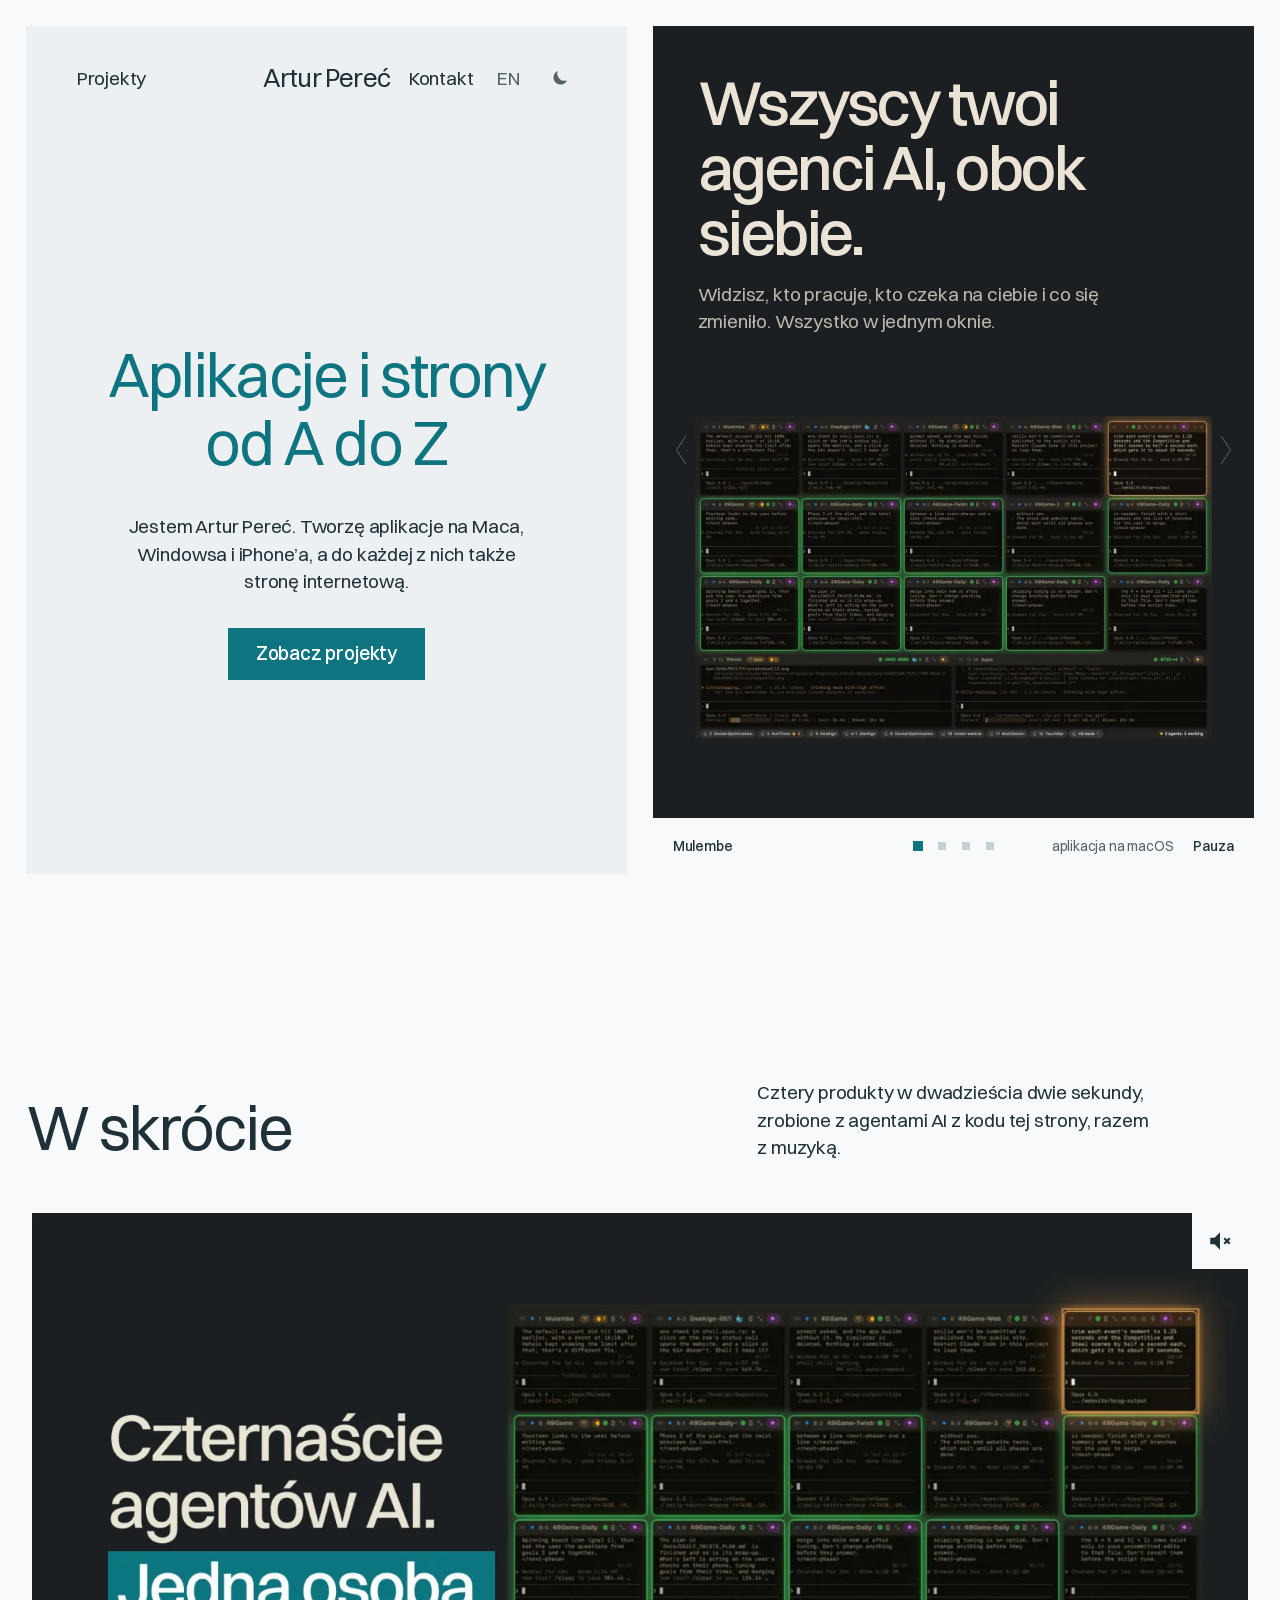
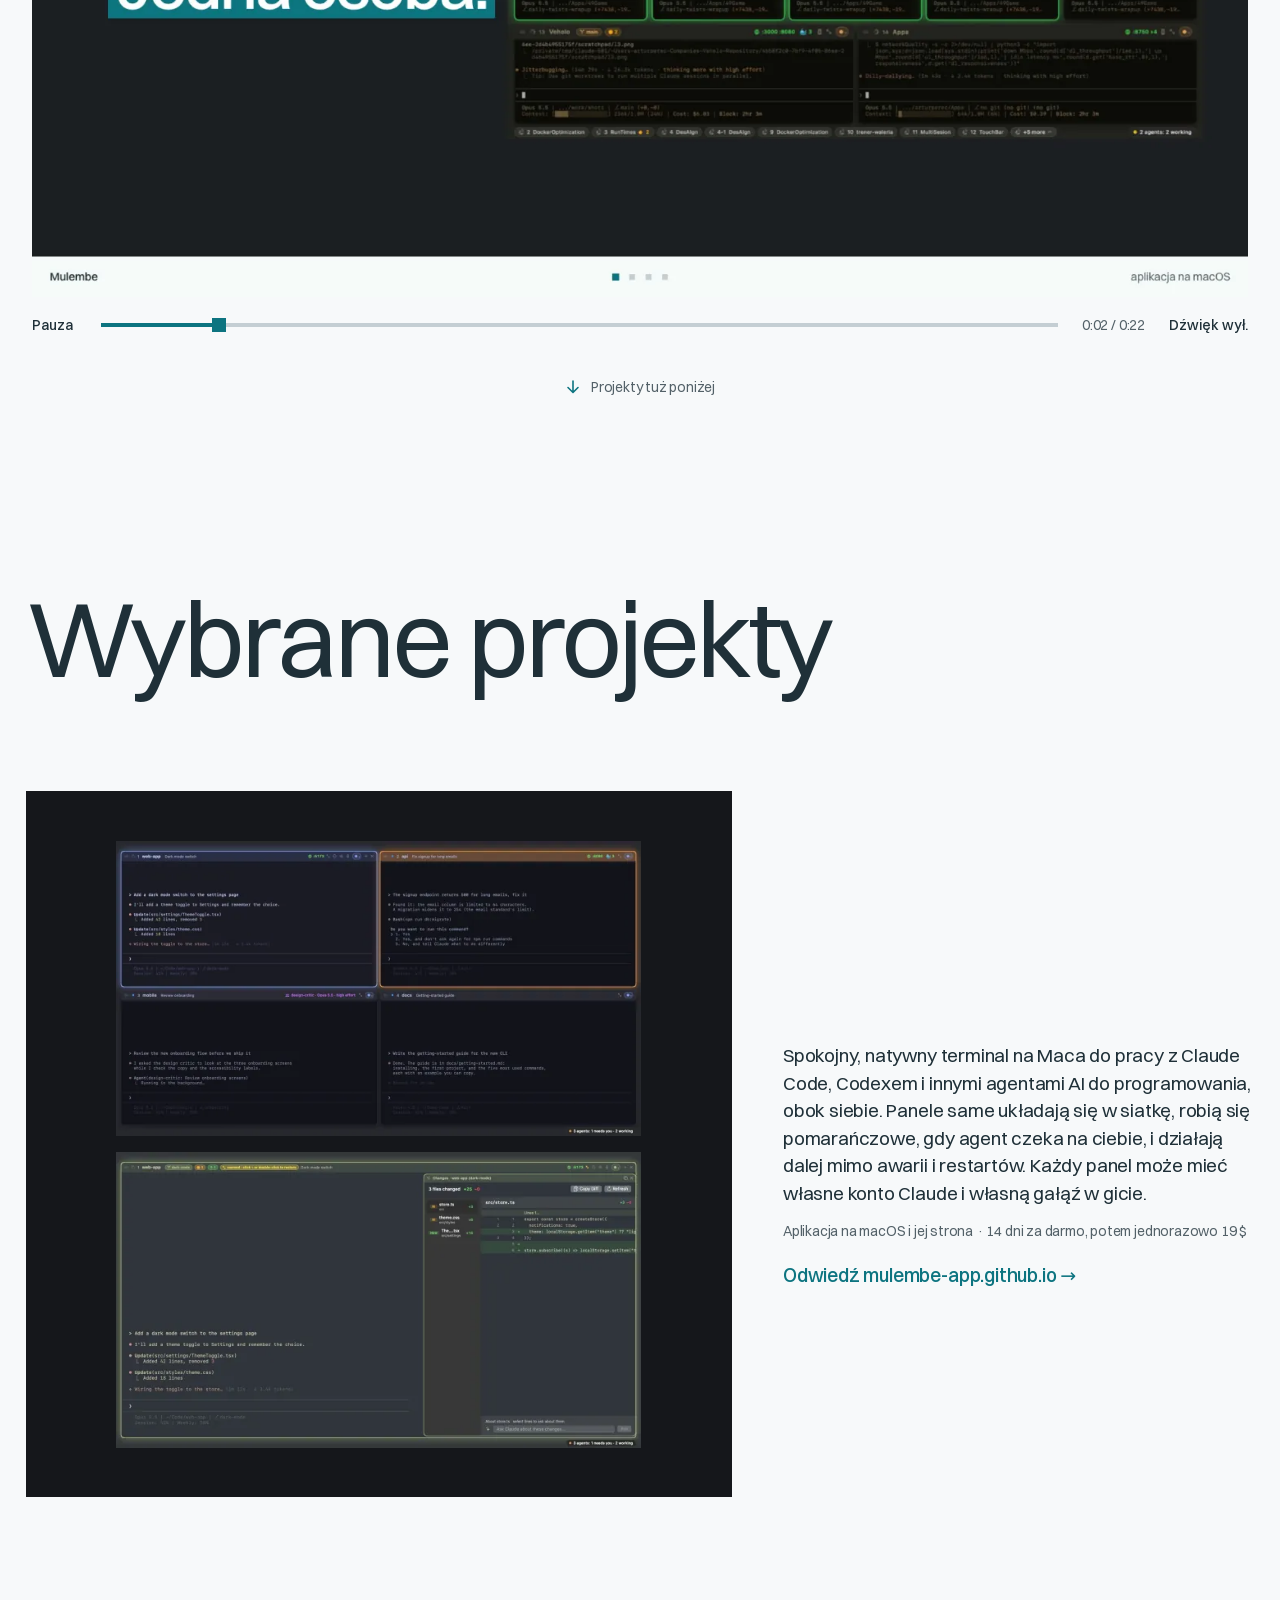
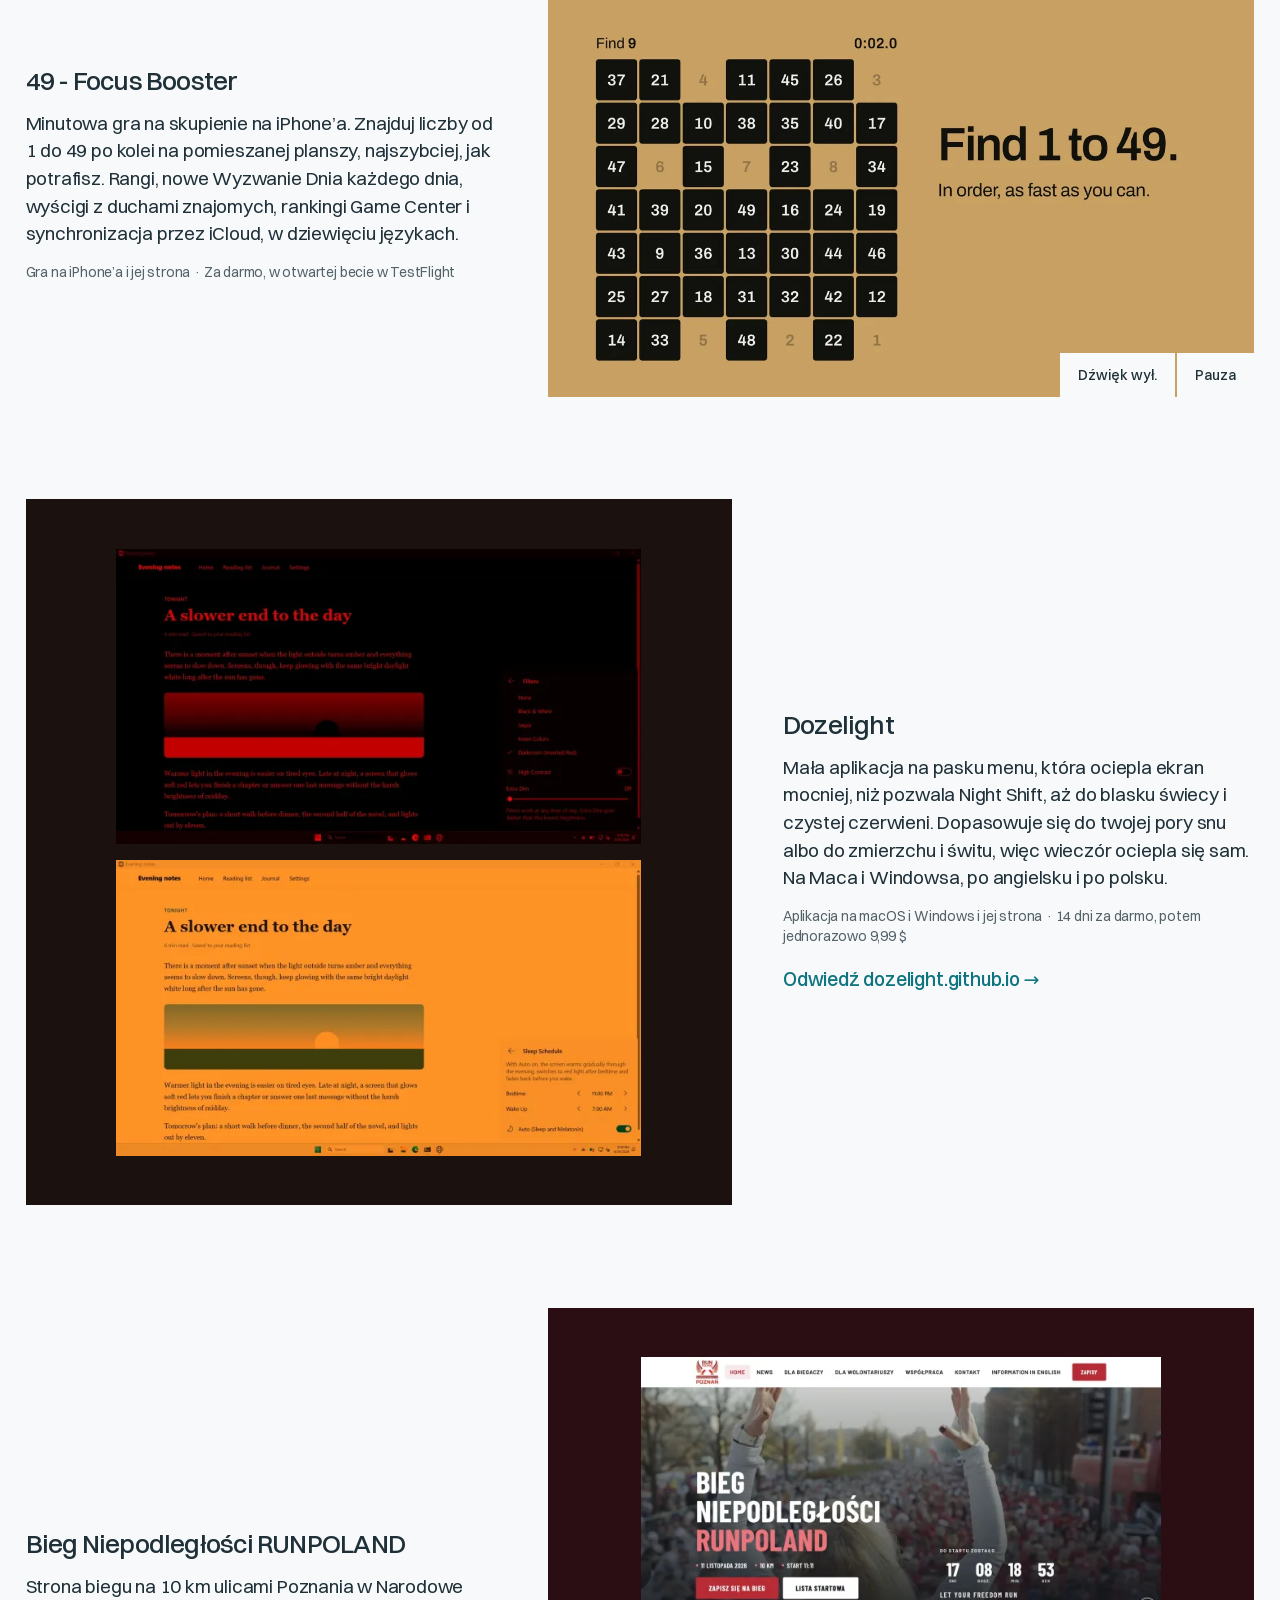
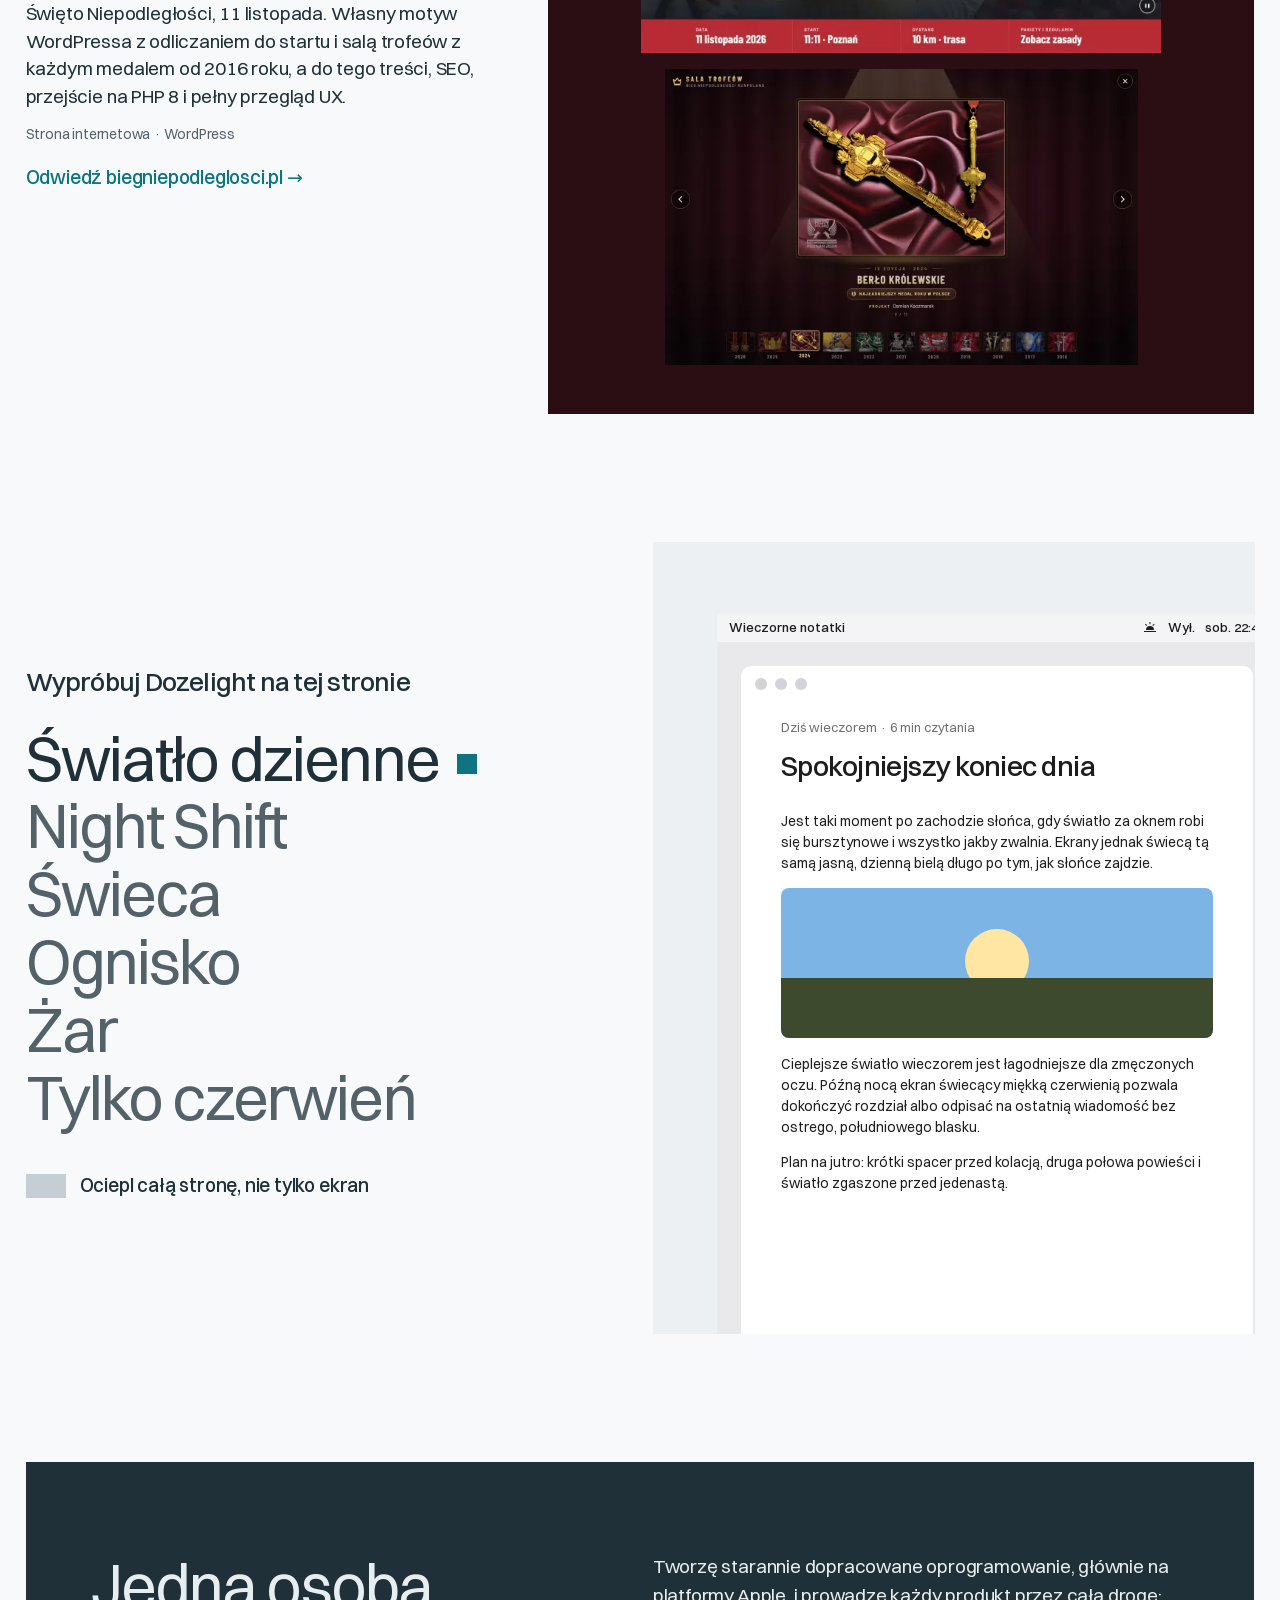
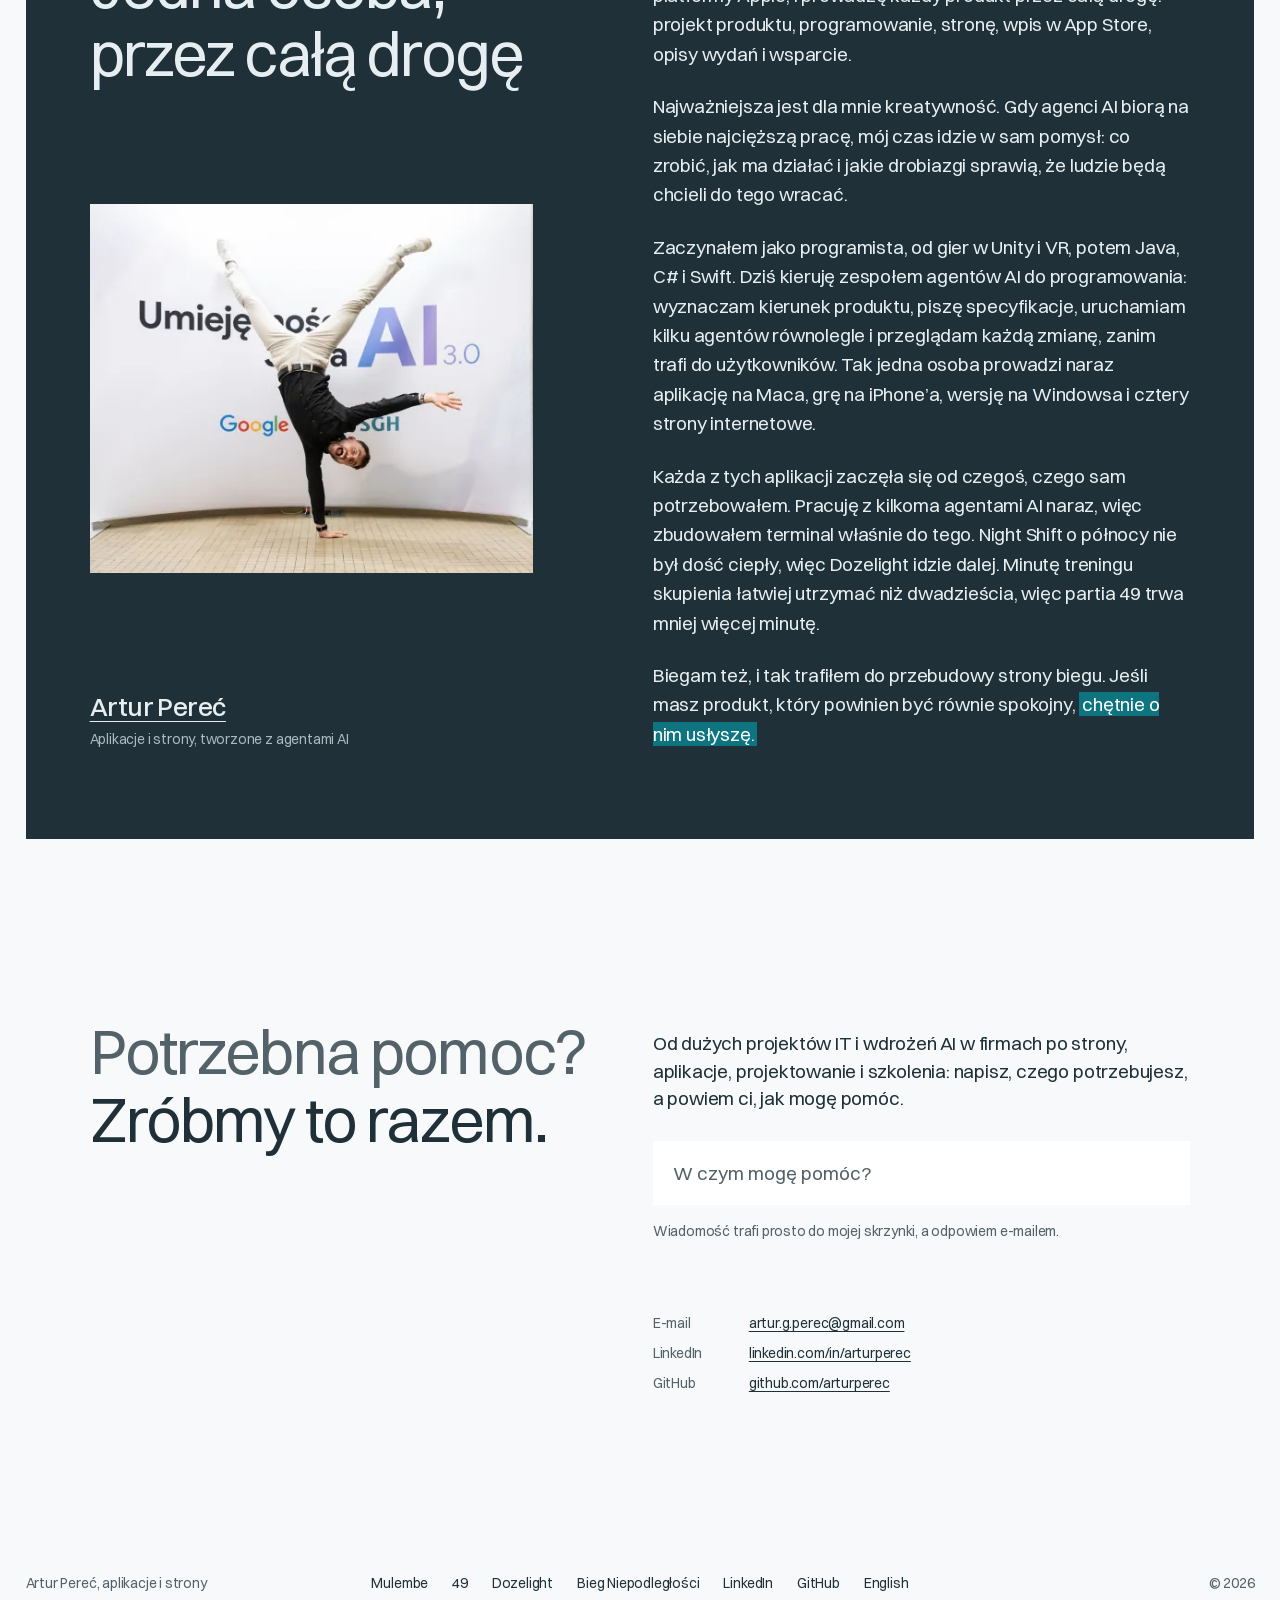
==== pl/index.html @ 497a5826 "Link preview cards show all four projects Co-Authored-By: Claude Opus 5.5 <noreply@anthropic.com>" ====
<!doctype html>
<html lang="pl">
<head>
  <meta charset="utf-8">
  <meta name="viewport" content="width=device-width, initial-scale=1">
  <title>Artur Pereć · Aplikacje na Maca, iPhone’a, Windowsa i strony</title>
  <meta name="description" content="Artur Pereć tworzy aplikacje na Maca, Windowsa i iPhone’a oraz ich strony: Mulembe, 49 - Focus Booster, Dozelight i stronę Biegu Niepodległości RUNPOLAND.">
  <meta property="og:title" content="Artur Pereć · Aplikacje na Maca, iPhone’a, Windowsa i strony">
  <meta property="og:description" content="Mulembe, 49 - Focus Booster, Dozelight i Bieg Niepodległości RUNPOLAND.">
  <meta property="og:image" content="https://arturperec.github.io/assets/og-pl.jpg?v=2">
  <meta property="og:image:width" content="2400">
  <meta property="og:image:height" content="1260">
  <meta property="og:image:alt" content="Artur Pereć: aplikacje i strony od A do Z. Aplikacje na Maca, Windowsa i iPhone’a, a do każdej z nich strona internetowa, obok Mulembe, 49 - Focus Booster, Dozelight i strony Biegu Niepodległości">
  <meta property="og:url" content="https://arturperec.github.io/pl/">
  <meta property="og:site_name" content="Artur Pereć">
  <meta name="twitter:card" content="summary_large_image">
  <meta property="og:type" content="website">
  <meta property="og:locale" content="pl_PL">
  <meta property="og:locale:alternate" content="en_GB">
  <link rel="canonical" href="https://arturperec.github.io/pl/">
  <link rel="alternate" hreflang="en" href="https://arturperec.github.io/">
  <link rel="alternate" hreflang="pl" href="https://arturperec.github.io/pl/">
  <link rel="alternate" hreflang="x-default" href="https://arturperec.github.io/">
  <meta name="theme-color" content="#f7f9fa">
  <link rel="icon" href="/assets/favicon.svg" type="image/svg+xml">
  <link rel="apple-touch-icon" href="/assets/apple-touch-icon.png">
  <!-- The script flag, and the theme the visitor picked last time, set before the first paint -->
  <script>document.documentElement.classList.add('js'); try { const t = localStorage.getItem('theme'); if (t) document.documentElement.dataset.theme = t } catch {}</script>
  <!-- The first slide's picture is the largest thing on the first screen, so it starts loading with the stylesheet -->
  <link rel="preload" as="image" imagesrcset="../assets/img/mulembe-overview-480.webp 480w, ../assets/img/mulembe-overview-640.webp 640w, ../assets/img/mulembe-overview-800.webp 800w, ../assets/img/mulembe-overview-1200.webp 1200w, ../assets/img/mulembe-overview-1600.webp 1600w" imagesizes="(max-width: 899px) 82vw, 41vw" fetchpriority="high">
  <link rel="preload" href="../assets/fonts/switzer-400.woff2" as="font" type="font/woff2" crossorigin>
  <!-- Bump ?v= on each deploy, so no browser pairs a new page with an old cached stylesheet or script -->
  <link rel="stylesheet" href="../style.css?v=16">
  <!-- Who this is and what he made, for search engines and AI assistants: the person, the four products and the film -->
  <script type="application/ld+json">
  {
    "@context": "https://schema.org",
    "@graph": [
      {
        "@type": "WebSite",
        "@id": "https://arturperec.github.io/#website",
        "url": "https://arturperec.github.io/",
        "name": "Artur Pereć",
        "inLanguage": [
          "en",
          "pl"
        ],
        "publisher": {
          "@id": "https://arturperec.github.io/#person"
        }
      },
      {
        "@type": "ProfilePage",
        "@id": "https://arturperec.github.io/pl/#page",
        "url": "https://arturperec.github.io/pl/",
        "name": "Artur Pereć · Aplikacje na Maca, iPhone’a, Windowsa i strony",
        "description": "Artur Pereć tworzy aplikacje na Maca, Windowsa i iPhone’a oraz ich strony: Mulembe, 49 - Focus Booster, Dozelight i stronę Biegu Niepodległości RUNPOLAND.",
        "inLanguage": "pl",
        "isPartOf": {
          "@id": "https://arturperec.github.io/#website"
        },
        "mainEntity": {
          "@id": "https://arturperec.github.io/#person"
        },
        "about": {
          "@id": "https://arturperec.github.io/#person"
        },
        "dateModified": "2026-10-25",
        "primaryImageOfPage": {
          "@type": "ImageObject",
          "url": "https://arturperec.github.io/assets/og-pl.jpg?v=2",
          "width": 2400,
          "height": 1260
        }
      },
      {
        "@type": "Person",
        "@id": "https://arturperec.github.io/#person",
        "name": "Artur Pereć",
        "url": "https://arturperec.github.io/",
        "image": "https://arturperec.github.io/assets/img/artur-800.webp",
        "jobTitle": "Twórca aplikacji i stron internetowych",
        "description": "Jestem Artur Pereć. Tworzę aplikacje na Maca, Windowsa i iPhone’a, a do każdej z nich także stronę internetową.",
        "email": "mailto:artur.g.perec@gmail.com",
        "knowsLanguage": [
          "en",
          "pl"
        ],
        "sameAs": [
          "https://www.linkedin.com/in/arturperec/",
          "https://github.com/arturperec"
        ]
      },
      {
        "@type": "CreativeWork",
        "@id": "https://arturperec.github.io/#mulembe",
        "name": "Mulembe",
        "url": "https://mulembe-app.github.io/",
        "description": "Spokojny, natywny terminal na Maca do pracy z Claude Code, Codexem i innymi agentami AI do programowania, obok siebie. Panele same układają się w siatkę, robią się pomarańczowe, gdy agent czeka na ciebie, i działają dalej mimo awarii i restartów. Każdy panel może mieć własne konto Claude i własną gałąź w gicie.",
        "author": {
          "@id": "https://arturperec.github.io/#person"
        },
        "offers": {
          "@type": "Offer",
          "price": "19.00",
          "priceCurrency": "USD"
        },
        "additionalType": "https://schema.org/SoftwareApplication"
      },
      {
        "@type": "CreativeWork",
        "@id": "https://arturperec.github.io/#forty-nine",
        "name": "49 - Focus Booster",
        "url": "https://49game.github.io/",
        "description": "Minutowa gra na skupienie na iPhone’a. Znajduj liczby od 1 do 49 po kolei na pomieszanej planszy, najszybciej, jak potrafisz. Rangi, nowe Wyzwanie Dnia każdego dnia, wyścigi z duchami znajomych, rankingi Game Center i synchronizacja przez iCloud, w dziewięciu językach.",
        "author": {
          "@id": "https://arturperec.github.io/#person"
        },
        "offers": {
          "@type": "Offer",
          "price": "0",
          "priceCurrency": "USD"
        },
        "additionalType": "https://schema.org/MobileApplication"
      },
      {
        "@type": "CreativeWork",
        "@id": "https://arturperec.github.io/#dozelight",
        "name": "Dozelight",
        "url": "https://dozelight.github.io/",
        "description": "Mała aplikacja na pasku menu, która ociepla ekran mocniej, niż pozwala Night Shift, aż do blasku świecy i czystej czerwieni. Dopasowuje się do twojej pory snu albo do zmierzchu i świtu, więc wieczór ociepla się sam. Na Maca i Windowsa, po angielsku i po polsku.",
        "author": {
          "@id": "https://arturperec.github.io/#person"
        },
        "offers": {
          "@type": "Offer",
          "price": "9.99",
          "priceCurrency": "USD"
        },
        "additionalType": "https://schema.org/SoftwareApplication"
      },
      {
        "@type": "CreativeWork",
        "@id": "https://arturperec.github.io/#bieg",
        "name": "Strona Biegu Niepodległości RUNPOLAND",
        "url": "https://biegniepodleglosci.pl/",
        "description": "Strona biegu na 10 km ulicami Poznania w Narodowe Święto Niepodległości, 11 listopada. Własny motyw WordPressa z odliczaniem do startu i salą trofeów z każdym medalem od 2016 roku, a do tego treści, SEO, przejście na PHP 8 i pełny przegląd UX.",
        "inLanguage": "pl",
        "additionalType": "https://schema.org/WebSite",
        "author": {
          "@id": "https://arturperec.github.io/#person"
        }
      },
      {
        "@type": "VideoObject",
        "@id": "https://arturperec.github.io/pl/#film",
        "name": "Artur Pereć: w skrócie",
        "description": "Cztery produkty w dwadzieścia dwie sekundy, zrobione z agentami AI z kodu tej strony, razem z muzyką.",
        "inLanguage": "pl",
        "thumbnailUrl": [
          "https://arturperec.github.io/assets/img/reel-pl-1600.webp"
        ],
        "contentUrl": "https://arturperec.github.io/assets/reel-pl.mp4",
        "uploadDate": "2026-10-25",
        "duration": "PT22S",
        "author": {
          "@id": "https://arturperec.github.io/#person"
        }
      }
    ]
  }
  </script>
</head>
<body>
  <a class="skip" href="#work">Przejdź do projektów</a>
  <!-- Dozelight demo: the radios live at the top so :has() can tint the whole page from anywhere -->
  <div class="page-tint" aria-hidden="true"></div>

  <!-- The site bar slides in once the hero is behind; the name leads to About, as in the hero; phones get the projects in a menu -->
  <nav class="site-bar" aria-label="Projekty">
    <a class="site-bar-name" href="#about" translate="no">Artur Pereć</a>
    <ul class="site-bar-links">
      <li><a href="#mulembe">Mulembe</a></li>
      <li><a href="#forty-nine">49 - Focus Booster</a></li>
      <li><a href="#dozelight">Dozelight</a></li>
      <li><a href="#bieg">Bieg Niepodległości</a></li>
    </ul>
    <details class="site-bar-menu">
      <summary>Projekty <svg viewBox="0 0 16 16" aria-hidden="true"><path d="M3 6l5 5 5-5" fill="none" stroke="currentColor" stroke-width="1.6" stroke-linecap="round" stroke-linejoin="round"/></svg></summary>
      <ul>
        <li><a href="#mulembe">Mulembe</a></li>
        <li><a href="#forty-nine">49 - Focus Booster</a></li>
        <li><a href="#dozelight">Dozelight</a></li>
        <li><a href="#bieg">Bieg Niepodległości</a></li>
      </ul>
    </details>
    <span class="site-bar-end">
      <a class="lang-switch" href="../" hreflang="en" lang="en" aria-label="English">EN</a>
      <button class="theme-switch" type="button" aria-label="Ciemny motyw" aria-pressed="false" hidden><svg class="theme-moon" viewBox="0 0 24 24" aria-hidden="true"><path d="M20.5 14.6A8.5 8.5 0 0 1 9.4 3.5a8.5 8.5 0 1 0 11.1 11.1z"/></svg><svg class="theme-sun" viewBox="0 0 24 24" aria-hidden="true"><circle cx="12" cy="12" r="4.5"/><path d="M12 1.5v3M12 19.5v3M1.5 12h3M19.5 12h3M4.6 4.6l2.1 2.1M17.3 17.3l2.1 2.1M4.6 19.4l2.1-2.1M17.3 6.7l2.1-2.1" stroke="currentColor" stroke-width="1.8" stroke-linecap="round"/></svg></button>
      <a class="site-bar-contact" href="#contact">Kontakt</a>
    </span>
  </nav>

  <header class="hero">
    <div class="hero-sheet">
      <nav class="hero-nav" aria-label="Główna">
        <a href="#work">Projekty</a>
        <a class="wordmark" href="#about" translate="no">Artur Pereć</a>
        <span class="hero-nav-end">
          <a href="#contact">Kontakt</a>
          <a class="lang-switch" href="../" hreflang="en" lang="en" aria-label="English">EN</a>
          <button class="theme-switch" type="button" aria-label="Ciemny motyw" aria-pressed="false" hidden><svg class="theme-moon" viewBox="0 0 24 24" aria-hidden="true"><path d="M20.5 14.6A8.5 8.5 0 0 1 9.4 3.5a8.5 8.5 0 1 0 11.1 11.1z"/></svg><svg class="theme-sun" viewBox="0 0 24 24" aria-hidden="true"><circle cx="12" cy="12" r="4.5"/><path d="M12 1.5v3M12 19.5v3M1.5 12h3M19.5 12h3M4.6 4.6l2.1 2.1M17.3 17.3l2.1 2.1M4.6 19.4l2.1-2.1M17.3 6.7l2.1-2.1" stroke="currentColor" stroke-width="1.8" stroke-linecap="round"/></svg></button>
        </span>
      </nav>
      <div class="hero-copy">
        <h1>Aplikacje&nbsp;i&nbsp;strony od&nbsp;A&nbsp;do&nbsp;Z</h1>
        <p>Jestem Artur Pereć. Tworzę aplikacje na Maca, Windowsa i iPhone’a, a do każdej z nich także stronę&nbsp;internetową.</p>
        <a class="button" href="#film">Zobacz projekty</a>
      </div>
    </div>

    <figure class="hero-stage" aria-label="Moje produkty, jeden po drugim">
      <div class="slide is-active" data-target="mulembe" data-name="Mulembe" data-kind="aplikacja na macOS" style="--field: #1c1f22; --slide-ink: #ebe4d6">
        <div class="slide-copy">
          <p class="slide-line">Wszyscy twoi agenci AI, obok siebie.</p>
          <p class="slide-sub">Widzisz, kto pracuje, kto czeka na ciebie i co się zmieniło. Wszystko w jednym oknie.</p>
        </div>
        <div class="shots">
          <img src="../assets/img/mulembe-overview-1200.webp" srcset="../assets/img/mulembe-overview-480.webp 480w, ../assets/img/mulembe-overview-640.webp 640w, ../assets/img/mulembe-overview-800.webp 800w, ../assets/img/mulembe-overview-1200.webp 1200w, ../assets/img/mulembe-overview-1600.webp 1600w" sizes="(max-width: 899px) 82vw, 41vw" alt="Mulembe z czternastoma agentami naraz: zielone panele pracują, pomarańczowy czeka na odpowiedź" width="1600" height="1000" fetchpriority="high">
        </div>
      </div>
      <div class="slide" aria-hidden="true" data-target="forty-nine" data-name="49 - Focus Booster" data-kind="gra na iPhone’a" style="--field: #c8a062; --slide-ink: #15120d">
        <div class="slide-copy">
          <p class="slide-line">Znajdź od 1 do 49.</p>
          <p class="slide-sub">Po kolei, najszybciej, jak potrafisz. Minutowa gra na skupienie.</p>
        </div>
        <div class="shots">
          <img data-src="../assets/img/49-menu-dark-600.webp" data-srcset="../assets/img/49-menu-dark-300.webp 300w, ../assets/img/49-menu-dark-600.webp 600w" sizes="(max-width: 899px) 39vw, 19vw" class="phone" alt="Menu główne 49: Wyzwanie Dnia, style gry i trzy tryby z twoimi najlepszymi wynikami" width="600" height="1304">
          <img data-src="../assets/img/49-classic-dark-600.webp" data-srcset="../assets/img/49-classic-dark-300.webp 300w, ../assets/img/49-classic-dark-600.webp 600w" sizes="(max-width: 899px) 39vw, 19vw" class="phone" alt="49 w trakcie gry: znajdź 18 na pomieszanej planszy siedem na siedem" width="600" height="1169">
        </div>
      </div>
      <div class="slide" aria-hidden="true" data-target="dozelight" data-name="Dozelight" data-kind="aplikacja na macOS i Windows" style="--field: #1b1210; --slide-ink: #f3e3cf">
        <div class="slide-copy">
          <p class="slide-line">Cieplej niż Night Shift.</p>
          <p class="slide-sub">Aż do blasku świecy i czystej czerwieni, zgodnie z twoją porą snu.</p>
        </div>
        <div class="shots shots-stack">
          <img data-src="../assets/img/dozelight-candlelight-1200.webp" data-srcset="../assets/img/dozelight-candlelight-480.webp 480w, ../assets/img/dozelight-candlelight-640.webp 640w, ../assets/img/dozelight-candlelight-800.webp 800w, ../assets/img/dozelight-candlelight-1200.webp 1200w, ../assets/img/dozelight-candlelight-1600.webp 1600w" sizes="(max-width: 899px) 79vw, 33vw" alt="Strona do wieczornego czytania przy 2000K z otwartym menu Dozelight" width="1600" height="900">
          <img data-src="../assets/img/dozelight-red-1200.webp" data-srcset="../assets/img/dozelight-red-480.webp 480w, ../assets/img/dozelight-red-640.webp 640w, ../assets/img/dozelight-red-800.webp 800w, ../assets/img/dozelight-red-1200.webp 1200w, ../assets/img/dozelight-red-1600.webp 1600w" sizes="(max-width: 899px) 79vw, 33vw" alt="Ta sama strona w trybie Tylko czerwień, bez światła niebieskiego i zielonego" width="1600" height="900">
        </div>
      </div>
      <div class="slide" aria-hidden="true" data-target="bieg" data-name="Bieg Niepodległości" data-kind="strona internetowa" style="--field: #2a0e14; --slide-ink: #f4e6d8">
        <div class="slide-copy">
          <p class="slide-line">Let your freedom run.</p>
          <p class="slide-sub">10&nbsp;km ulicami Poznania w Święto Niepodległości.</p>
        </div>
        <div class="shots shots-stack">
          <img data-src="../assets/img/bieg-home-1200.webp" data-srcset="../assets/img/bieg-home-480.webp 480w, ../assets/img/bieg-home-640.webp 640w, ../assets/img/bieg-home-800.webp 800w, ../assets/img/bieg-home-1200.webp 1200w, ../assets/img/bieg-home-1600.webp 1600w" sizes="(max-width: 899px) 79vw, 33vw" alt="Strona główna Biegu Niepodległości: nazwa biegu, data, godzina startu i odliczanie nad linią startu" width="1600" height="908">
          <img data-src="../assets/img/bieg-trophy-room-1200.webp" data-srcset="../assets/img/bieg-trophy-room-480.webp 480w, ../assets/img/bieg-trophy-room-640.webp 640w, ../assets/img/bieg-trophy-room-800.webp 800w, ../assets/img/bieg-trophy-room-1200.webp 1200w, ../assets/img/bieg-trophy-room-1600.webp 1600w" sizes="(max-width: 899px) 79vw, 33vw" alt="Sala trofeów: medal z 2024 roku, złote berło królewskie, a pod nim medale z każdego roku" width="1600" height="1000">
        </div>
      </div>
      <button class="hero-side hero-side-prev" type="button" data-step="-1" aria-label="Poprzedni projekt">
        <svg viewBox="0 0 16 40" aria-hidden="true"><path d="M14 2 2 20l12 18"/></svg>
      </button>
      <button class="hero-side hero-side-next" type="button" data-step="1" aria-label="Następny projekt">
        <svg viewBox="0 0 16 40" aria-hidden="true"><path d="M2 2l12 18L2 38"/></svg>
      </button>
      <figcaption class="hero-bar">
        <a class="hero-bar-name" href="#mulembe">Mulembe</a>
        <span class="hero-dots">
          <button type="button" aria-label="Pokaż Mulembe" aria-current="true"></button>
          <button type="button" aria-label="Pokaż 49 - Focus Booster"></button>
          <button type="button" aria-label="Pokaż Dozelight"></button>
          <button type="button" aria-label="Pokaż Bieg Niepodległości"></button>
        </span>
        <span class="hero-bar-end">
          <span class="hero-bar-kind">aplikacja na macOS</span>
          <button class="hero-pause" type="button" aria-pressed="false">Pauza</button>
        </span>
      </figcaption>
    </figure>
  </header>

  <main>
    <section class="reel" id="reel" aria-labelledby="reel-title">
      <div class="reel-head">
        <h2 id="reel-title" data-rise>W skrócie</h2>
        <p data-rise>Cztery produkty w dwadzieścia dwie sekundy, zrobione z agentami AI z kodu tej strony, razem z muzyką.</p>
      </div>
      <div class="reel-player" id="film">
        <div class="reel-media" data-rise>
          <!-- Phones get the vertical cut; the script keeps the poster in step and plays it only while it is on screen -->
          <video data-poster="../assets/img/reel-pl-1600.webp" data-poster-phone="../assets/img/reel-pl-vertical-720.webp" width="1920" height="1080" muted loop playsinline preload="none" controls aria-label="22-sekundowy film o mojej pracy: Mulembe, 49 - Focus Booster, Dozelight i strona Biegu Niepodległości, zakończony kodem QR do formularza kontaktowego">
            <source src="../assets/reel-pl-vertical.mp4?v=2" type="video/mp4" media="(max-width: 899px)">
            <source src="../assets/reel-pl.mp4?v=2" type="video/mp4">
          </video>
          <button class="reel-speaker" type="button" aria-label="Dźwięk" aria-pressed="false" hidden>
            <svg class="speaker-off" viewBox="0 0 24 24" aria-hidden="true"><path d="M3 9v6h4l5 5V4L7 9H3z"/><path d="M16 9.5l5 5m0-5-5 5" fill="none" stroke="currentColor" stroke-width="2"/></svg>
            <svg class="speaker-on" viewBox="0 0 24 24" aria-hidden="true"><path d="M3 9v6h4l5 5V4L7 9H3z"/><path d="M15.5 8.5a5 5 0 0 1 0 7M18 6a8.5 8.5 0 0 1 0 12" fill="none" stroke="currentColor" stroke-width="2"/></svg>
          </button>
        </div>
        <!-- The media bar: play and pause, the seek bar, the time and the sound -->
        <div class="reel-bar" data-rise hidden>
          <button class="reel-pause" type="button" aria-pressed="false">Pauza</button>
          <div class="reel-seek">
            <div class="reel-track"><div class="reel-fill"></div></div>
            <input class="reel-range" type="range" min="0" max="22" step="any" value="0" aria-label="Miejsce w filmie" aria-valuetext="0:00 z 0:22">
          </div>
          <span class="reel-time"><span class="reel-now">0:00</span> / <span class="reel-total">0:22</span></span>
          <button class="reel-sound" type="button" aria-pressed="false">Dźwięk wył.</button>
        </div>
        <!-- Says there is more below, as under the 49 site's film -->
        <a class="reel-next" href="#work"><svg viewBox="0 0 16 16" width="16" height="16" aria-hidden="true"><path d="M8 2v11M3 8.5 8 13.5l5-5" fill="none" stroke="currentColor" stroke-width="1.6" stroke-linecap="round" stroke-linejoin="round"/></svg><span>Projekty tuż poniżej</span></a>
      </div>
    </section>

    <section class="work" id="work" aria-labelledby="work-title">
      <h2 class="work-title" id="work-title" data-rise>Wybrane projekty</h2>

      <article class="project" id="mulembe">
        <div class="project-media" style="--field: #15171b" data-rise>
          <div class="shots shots-stack">
            <img src="../assets/img/mulembe-midnight-1200.webp" srcset="../assets/img/mulembe-midnight-480.webp 480w, ../assets/img/mulembe-midnight-640.webp 640w, ../assets/img/mulembe-midnight-800.webp 800w, ../assets/img/mulembe-midnight-1200.webp 1200w, ../assets/img/mulembe-midnight-1600.webp 1600w" sizes="(max-width: 899px) 71vw, 42vw" alt="Siatka Mulembe z czterema panelami, w każdym jeden agent, i pomarańczowy panel czekający na odpowiedź" width="1600" height="900" loading="lazy">
            <img src="../assets/img/mulembe-git-1200.webp" srcset="../assets/img/mulembe-git-480.webp 480w, ../assets/img/mulembe-git-640.webp 640w, ../assets/img/mulembe-git-800.webp 800w, ../assets/img/mulembe-git-1200.webp 1200w, ../assets/img/mulembe-git-1600.webp 1600w" sizes="(max-width: 899px) 71vw, 42vw" alt="Panel na własnej gałęzi gita, z listą zmienionych plików i różnicami obok" width="1600" height="900" loading="lazy">
          </div>
        </div>
        <div class="project-text">
          <h3 data-rise>Mulembe</h3>
          <p data-rise>Spokojny, natywny terminal na Maca do pracy z Claude Code, Codexem i innymi agentami AI do programowania, obok siebie. Panele same układają się w siatkę, robią się pomarańczowe, gdy agent czeka na ciebie, i działają dalej mimo awarii i restartów. Każdy panel może mieć własne konto Claude i własną gałąź w gicie.</p>
          <p class="facts" data-rise>Aplikacja na macOS i jej strona · 14 dni za darmo, potem jednorazowo 19&nbsp;$</p>
          <a class="visit" href="https://mulembe-app.github.io" data-rise>Odwiedź mulembe-app.github.io</a>
        </div>
      </article>

      <article class="project" id="forty-nine">
        <div class="project-media project-video" style="--field: #c8a062" data-rise>
          <video data-poster="../assets/img/49-promo-1280.webp" data-poster-phone="../assets/img/49-promo-mobile-720.webp" width="1280" height="720" muted loop playsinline preload="none" aria-label="Film premierowy 49: znajdź od 1 do 49, punkty i combo, wyścigi ze znajomymi, Wyzwanie Dnia i specjalne dni">
            <source src="../assets/49-promo-mobile.mp4" type="video/mp4" media="(max-width: 899px)">
            <source src="../assets/49-promo.mp4" type="video/mp4">
          </video>
          <div class="video-controls">
            <button class="video-sound" type="button" aria-pressed="false">Dźwięk wył.</button>
            <button class="video-toggle" type="button" aria-pressed="false">Pauza</button>
          </div>
        </div>
        <div class="project-text">
          <h3 data-rise>49 - Focus Booster</h3>
          <p data-rise>Minutowa gra na skupienie na iPhone’a. Znajduj liczby od 1 do 49 po kolei na pomieszanej planszy, najszybciej, jak potrafisz. Rangi, nowe Wyzwanie Dnia każdego dnia, wyścigi z duchami znajomych, rankingi Game Center i synchronizacja przez iCloud, w dziewięciu językach.</p>
          <p class="facts" data-rise>Gra na iPhone’a i jej strona · Za darmo, w otwartej becie w TestFlight</p>
          <a class="visit" href="https://49game.github.io" data-rise>Odwiedź 49game.github.io</a>
        </div>
      </article>

      <article class="project" id="dozelight">
        <div class="project-media" style="--field: #1b1210" data-rise>
          <div class="shots shots-stack">
            <img src="../assets/img/dozelight-darkroom-1200.webp" srcset="../assets/img/dozelight-darkroom-480.webp 480w, ../assets/img/dozelight-darkroom-640.webp 640w, ../assets/img/dozelight-darkroom-800.webp 800w, ../assets/img/dozelight-darkroom-1200.webp 1200w, ../assets/img/dozelight-darkroom-1600.webp 1600w" sizes="(max-width: 899px) 71vw, 42vw" alt="Ciemnia: strona robi się czarna z czerwonym tekstem, z otwartym menu filtrów Dozelight" width="1600" height="900" loading="lazy">
            <img src="../assets/img/dozelight-schedule-1200.webp" srcset="../assets/img/dozelight-schedule-480.webp 480w, ../assets/img/dozelight-schedule-640.webp 640w, ../assets/img/dozelight-schedule-800.webp 800w, ../assets/img/dozelight-schedule-1200.webp 1200w, ../assets/img/dozelight-schedule-1600.webp 1600w" sizes="(max-width: 899px) 71vw, 42vw" alt="Harmonogram snu w Dozelight: pora snu 23:00, pobudka 7:00, tryb Auto włączony" width="1600" height="900" loading="lazy">
          </div>
        </div>
        <div class="project-text">
          <h3 data-rise>Dozelight</h3>
          <p data-rise>Mała aplikacja na pasku menu, która ociepla ekran mocniej, niż pozwala Night Shift, aż do blasku świecy i czystej czerwieni. Dopasowuje się do twojej pory snu albo do zmierzchu i świtu, więc wieczór ociepla się sam. Na Maca i Windowsa, po angielsku i po polsku.</p>
          <p class="facts" data-rise>Aplikacja na macOS i Windows i jej strona · 14 dni za darmo, potem jednorazowo 9,99&nbsp;$</p>
          <a class="visit" href="https://dozelight.github.io" data-rise>Odwiedź dozelight.github.io</a>
        </div>
      </article>

      <article class="project" id="bieg">
        <div class="project-media" style="--field: #2a0e14" data-rise>
          <div class="shots shots-stack">
            <img src="../assets/img/bieg-home-1200.webp" srcset="../assets/img/bieg-home-480.webp 480w, ../assets/img/bieg-home-640.webp 640w, ../assets/img/bieg-home-800.webp 800w, ../assets/img/bieg-home-1200.webp 1200w, ../assets/img/bieg-home-1600.webp 1600w" sizes="(max-width: 899px) 71vw, 42vw" alt="Strona główna Biegu Niepodległości: nazwa biegu, data, godzina startu i odliczanie nad linią startu" width="1600" height="908" loading="lazy">
            <img src="../assets/img/bieg-trophy-room-1200.webp" srcset="../assets/img/bieg-trophy-room-480.webp 480w, ../assets/img/bieg-trophy-room-640.webp 640w, ../assets/img/bieg-trophy-room-800.webp 800w, ../assets/img/bieg-trophy-room-1200.webp 1200w, ../assets/img/bieg-trophy-room-1600.webp 1600w" sizes="(max-width: 899px) 71vw, 42vw" alt="Sala trofeów: medal z 2024 roku, złote berło królewskie, a pod nim medale z każdego roku" width="1600" height="1000" loading="lazy">
          </div>
        </div>
        <div class="project-text">
          <h3 data-rise>Bieg Niepodległości RUNPOLAND</h3>
          <p data-rise>Strona biegu na 10&nbsp;km ulicami Poznania w Narodowe Święto Niepodległości, 11&nbsp;listopada. Własny motyw WordPressa z odliczaniem do startu i salą trofeów z każdym medalem od 2016 roku, a do tego treści, SEO, przejście na PHP&nbsp;8 i pełny przegląd UX.</p>
          <p class="facts" data-rise>Strona internetowa · WordPress</p>
          <a class="visit" href="https://biegniepodleglosci.pl" data-rise>Odwiedź biegniepodleglosci.pl</a>
        </div>
      </article>
    </section>

    <section class="demo" id="try" aria-labelledby="demo-title">
      <div class="demo-controls">
        <h2 id="demo-title" data-rise>Wypróbuj Dozelight na tej&nbsp;stronie</h2>
        <fieldset class="temps" data-rise>
          <legend class="sr-only">Kolor ekranu</legend>
          <label><input type="radio" name="temp" value="6500" checked><span>Światło dzienne</span></label>
          <label><input type="radio" name="temp" value="2700"><span>Night Shift</span></label>
          <label><input type="radio" name="temp" value="2000"><span>Świeca</span></label>
          <label><input type="radio" name="temp" value="1600"><span>Ognisko</span></label>
          <label><input type="radio" name="temp" value="1200"><span>Żar</span></label>
          <label><input type="radio" name="temp" value="red"><span>Tylko czerwień</span></label>
        </fieldset>
        <label class="whole-page" data-rise>
          <input type="checkbox" id="warm-page">
          <span>Ociepl całą stronę, nie tylko ekran</span>
        </label>
      </div>

      <div class="demo-stage" data-rise>
        <div class="mac" data-ui>
          <div class="mac-menubar">
            <span class="mac-app">Wieczorne notatki</span>
            <span class="mac-status">
              <svg class="mac-sun" viewBox="0 0 24 24" aria-hidden="true"><path d="M12 9a6 6 0 0 0-6 6h12a6 6 0 0 0-6-6Zm-9 7.5h18v1.5H3zM11.25 3h1.5v3.5h-1.5zM4.4 6.5l1.06-1.06 2.47 2.47-1.06 1.06zm11.13 1.41 2.47-2.47 1.06 1.06-2.47 2.47z"/></svg>
              <span class="mac-kelvin"></span>
              <span>sob. 22:41</span>
            </span>
          </div>
          <div class="mac-window">
            <div class="mac-titlebar"><i></i><i></i><i></i></div>
            <div class="mac-doc">
              <p class="mac-meta">Dziś wieczorem · 6 min czytania</p>
              <p class="mac-title">Spokojniejszy koniec dnia</p>
              <p>Jest taki moment po zachodzie słońca, gdy światło za oknem robi się bursztynowe i wszystko jakby zwalnia. Ekrany jednak świecą tą samą jasną, dzienną bielą długo po tym, jak słońce zajdzie.</p>
              <div class="mac-sunset"><span></span></div>
              <p>Cieplejsze światło wieczorem jest łagodniejsze dla zmęczonych oczu. Późną nocą ekran świecący miękką czerwienią pozwala dokończyć rozdział albo odpisać na ostatnią wiadomość bez ostrego, południowego blasku.</p>
              <p>Plan na jutro: krótki spacer przed kolacją, druga połowa powieści i światło zgaszone przed jedenastą.</p>
            </div>
          </div>
        </div>
      </div>
    </section>

    <section class="letter" id="about" aria-labelledby="about-title">
      <div class="letter-head">
        <h2 id="about-title" data-rise>Jedna osoba, przez całą&nbsp;drogę</h2>
        <img class="portrait" src="../assets/img/artur-800.webp" srcset="../assets/img/artur-480.webp 480w, ../assets/img/artur-640.webp 640w, ../assets/img/artur-800.webp 800w, ../assets/img/artur-1400.webp 1400w" sizes="(max-width: 899px) 86vw, 36vw" alt="Artur robi stanie na jednej ręce przed ścianką Umiejętności Jutra AI 3.0" width="1400" height="1165" loading="lazy" data-rise>
        <p class="sign" data-rise><span><a href="https://www.linkedin.com/in/arturperec/" rel="me" aria-label="Artur Pereć na LinkedIn" translate="no">Artur Pereć</a></span><span>Aplikacje i strony, tworzone z agentami AI</span></p>
      </div>
      <div class="letter-body">
        <p data-rise>Tworzę starannie dopracowane oprogramowanie, głównie na platformy Apple, i prowadzę każdy produkt przez całą drogę: projekt produktu, programowanie, stronę, wpis w App Store, opisy wydań i wsparcie.</p>
        <p data-rise>Najważniejsza jest dla mnie kreatywność. Gdy agenci AI biorą na siebie najcięższą pracę, mój czas idzie w sam pomysł: co zrobić, jak ma działać i jakie drobiazgi sprawią, że ludzie będą chcieli do tego wracać.</p>
        <p data-rise>Zaczynałem jako programista, od gier w Unity i VR, potem Java, C# i Swift. Dziś kieruję zespołem agentów AI do programowania: wyznaczam kierunek produktu, piszę specyfikacje, uruchamiam kilku agentów równolegle i przeglądam każdą zmianę, zanim trafi do użytkowników. Tak jedna osoba prowadzi naraz aplikację na Maca, grę na iPhone’a, wersję na Windowsa i cztery strony internetowe.</p>
        <p data-rise>Każda z tych aplikacji zaczęła się od czegoś, czego sam potrzebowałem. Pracuję z kilkoma agentami AI naraz, więc zbudowałem terminal właśnie do tego. Night Shift o północy nie był dość ciepły, więc Dozelight idzie dalej. Minutę treningu skupienia łatwiej utrzymać niż dwadzieścia, więc partia 49 trwa mniej więcej minutę.</p>
        <p data-rise>Biegam też, i tak trafiłem do przebudowy strony biegu. Jeśli masz produkt, który powinien być równie spokojny, <mark>chętnie o nim usłyszę.</mark></p>
      </div>
    </section>

    <section class="contact" id="contact" aria-labelledby="contact-title">
      <h2 id="contact-title" data-rise><span>Potrzebna pomoc?</span> Zróbmy to&nbsp;razem.</h2>
      <div class="contact-body">
        <p class="contact-lead" data-rise>Od dużych projektów IT i wdrożeń AI w firmach po strony, aplikacje, projektowanie i szkolenia: napisz, czego potrzebujesz, a powiem ci, jak mogę pomóc.</p>
        <!-- Web3Forms sends each message to my inbox; the access key is public by design -->
        <form class="ask" action="https://api.web3forms.com/submit" method="post" data-rise>
          <input type="hidden" name="access_key" value="5b1bb2b0-cb52-4527-9e7e-5e2f059576c8">
          <input type="hidden" name="subject" value="Zapytanie z portfolio (strona po polsku)">
          <input type="hidden" name="from_name" value="Portfolio">
          <input type="checkbox" name="botcheck" tabindex="-1" autocomplete="off" hidden>
          <!-- The email row opens once there is a message; without the script both rows show -->
          <div class="ask-row">
            <label class="sr-only" for="ask-text">W czym mogę pomóc?</label>
            <input id="ask-text" name="message" type="text" placeholder="W czym mogę pomóc?" autocomplete="off" required aria-describedby="ask-note">
            <button class="ask-next" type="button" aria-label="Dodaj swój e-mail" aria-controls="ask-email-row" aria-expanded="false">
              <svg viewBox="0 0 24 24" aria-hidden="true"><path d="M11 4v12.2l-4.6-4.6L5 13l7 7 7-7-1.4-1.4-4.6 4.6V4z"/></svg>
            </button>
          </div>
          <div class="ask-row ask-email" id="ask-email-row">
            <label class="sr-only" for="ask-email">Twój e-mail</label>
            <input id="ask-email" name="email" type="email" placeholder="Twój e-mail, żebym mógł odpisać" autocomplete="email" required aria-describedby="ask-note">
            <button class="ask-send" type="submit" aria-label="Wyślij wiadomość">
              <svg viewBox="0 0 24 24" aria-hidden="true"><path d="M4 11h12.2l-4.6-4.6L13 5l7 7-7 7-1.4-1.4 4.6-4.6H4z"/></svg>
            </button>
          </div>
        </form>
        <p class="ask-note" id="ask-note" role="status" data-rise>Wiadomość trafi prosto do mojej skrzynki, a odpowiem e-mailem.</p>
        <dl class="contact-rows" data-rise>
          <div><dt>E-mail</dt><dd><a href="mailto:artur.g.perec@gmail.com">artur.g.perec@gmail.com</a></dd></div>
          <div><dt>LinkedIn</dt><dd><a href="https://www.linkedin.com/in/arturperec/">linkedin.com/in/arturperec</a></dd></div>
          <div><dt>GitHub</dt><dd><a href="https://github.com/arturperec">github.com/arturperec</a></dd></div>
        </dl>
      </div>
    </section>
  </main>

  <footer class="footer">
    <p>Artur Pereć, aplikacje i strony</p>
    <nav aria-label="Projekty">
      <a href="https://mulembe-app.github.io">Mulembe</a>
      <a href="https://49game.github.io">49</a>
      <a href="https://dozelight.github.io">Dozelight</a>
      <a href="https://biegniepodleglosci.pl">Bieg Niepodległości</a>
      <a href="https://www.linkedin.com/in/arturperec/">LinkedIn</a>
      <a href="https://github.com/arturperec">GitHub</a>
      <a href="../" hreflang="en" lang="en">English</a>
    </nav>
    <p>© 2026</p>
  </footer>

  <button class="back-top" type="button" hidden>
    <svg viewBox="0 0 24 24" aria-hidden="true"><path d="M11 20V7.8l-4.6 4.6L5 11l7-7 7 7-1.4 1.4L13 7.8V20z"/></svg>
    Wróć na górę
  </button>

  <script src="../script.js?v=16" defer></script>
</body>
</html>
---- style.css ----
/* Direction: the split stage · type: Switzer · colour: frost and slate */

:root {
  --bg: #f7f9fa;
  --surface: #ecf0f2;
  --ink: #1f3038;
  --muted: #536168;
  --accent: #0d7480;
  --accent-ink: #ffffff;
  --accent-hover: #0a5f69;
  --field-light: #ffffff;
  --line: #c4ced3;
  color-scheme: light;

  --step-small: clamp(0.8125rem, 0.79rem + 0.1vw, 0.875rem);
  --step-body: clamp(1.0625rem, 1rem + 0.25vw, 1.1875rem);
  --step-lead: clamp(1.25rem, 1.1rem + 0.7vw, 1.625rem);
  --step-head: clamp(2rem, 1.3rem + 3.2vw, 4rem);
  --step-display: clamp(3.5rem, 1.5rem + 6.4vw, 7rem);

  --m: clamp(1rem, 2vw, 1.75rem);
  --ease: cubic-bezier(.2, .7, .2, 1);

  /* Dozelight demo: the tint multiplies over white, so each value is the screen's white at that temperature */
  --tint: #ffffff;
  --kelvin: "Off";
}

:root:has(input[value="2700"]:checked) { --tint: rgb(255 167 87); --kelvin: "2700K"; }
:root:has(input[value="2000"]:checked) { --tint: rgb(255 137 14); --kelvin: "2000K"; }
:root:has(input[value="1600"]:checked) { --tint: rgb(255 115 0); --kelvin: "1600K"; }
:root:has(input[value="1200"]:checked) { --tint: rgb(255 86 0); --kelvin: "1200K"; }
:root:has(input[value="red"]:checked) { --tint: rgb(255 0 0); --kelvin: "Red"; }

/* Dark: the same slate, at night. Everyone starts in light; the theme button switches (the pick sits on <html data-theme>) */
:root[data-theme="dark"] {
  --bg: #0e1518; --surface: #162024; --ink: #e4ebee; --muted: #98a8af;
  --accent: #5bbfc8; --accent-ink: #062024; --accent-hover: #86d3da;
  --field-light: #1b272c; --line: #34444b; color-scheme: dark;
}

/* The Polish page reads the menu bar the way Dozelight's Polish version does */
:root:lang(pl) { --kelvin: "Wył."; }
:root:lang(pl):has(input[value="red"]:checked) { --kelvin: "Czerwień"; }

/* Switzer, served from this site (Fontshare's free licence allows it), so text doesn't wait on another domain */
@font-face { font-family: Switzer; src: url("assets/fonts/switzer-400.woff2") format("woff2"); font-weight: 400; font-display: swap; }
@font-face { font-family: Switzer; src: url("assets/fonts/switzer-500.woff2") format("woff2"); font-weight: 500; font-display: swap; }

*, *::before, *::after { box-sizing: border-box; }

/* Every size is in rem, so the whole page grows with the window past 1600px: a big monitor shows the laptop
   layout, larger. Only an ultrawide screen (wider than 2:1 after the browser's bars) is capped by its height. */
html { font-size: max(100%, min(1vw, 2svh)); -webkit-text-size-adjust: 100%; scroll-behavior: smooth; scroll-padding-top: var(--bar-h); }

:root { --bar-h: 3.5rem; }

body {
  margin: 0;
  background: var(--bg);
  color: var(--ink);
  font: 400 var(--step-body)/1.45 Switzer, system-ui, -apple-system, sans-serif;
  letter-spacing: -0.01em;
  -webkit-font-smoothing: antialiased;
}

img, video { display: block; max-width: 100%; }

a { color: inherit; text-underline-offset: .2em; text-decoration-thickness: 1px; }

h1, h2, h3 { margin: 0; font-weight: 400; letter-spacing: -0.03em; line-height: 1.1; text-wrap: balance; }

p { text-wrap: pretty; }

a, button, label { touch-action: manipulation; }

.skip {
  position: absolute;
  top: var(--m);
  left: var(--m);
  z-index: 200;
  padding: .75rem 1.25rem;
  background: var(--accent);
  color: var(--accent-ink);
  opacity: 0; /* invisible until reached by keyboard, also in the bounce above the page */
  transform: translateY(-200%);
}

.skip:focus { opacity: 1; transform: none; }

:focus-visible { outline: 2px solid var(--accent); outline-offset: .1875rem; }

::selection { background: var(--accent); color: var(--accent-ink); }

.sr-only {
  position: absolute; width: 1px; height: 1px; margin: -1px; padding: 0;
  overflow: hidden; clip: rect(0 0 0 0); white-space: nowrap; border: 0;
}

.button {
  display: inline-flex;
  align-items: center;
  min-height: 3.25rem;
  padding: 0 1.75rem;
  background: var(--accent);
  color: var(--accent-ink);
  font-weight: 500;
  text-decoration: none;
  transition: transform .2s var(--ease), background-color .2s;
}

.button:hover { background: var(--accent-hover); }
.button:active { transform: scale(.97); }

/* ---------- Site bar ---------- */

/* The name, the four projects and one action; it slides in once the hero, which has its own nav, is behind */
/* Without the script it simply sits at the top in the flow, above the hero */
.site-bar {
  position: sticky;
  top: 0;
  right: 0;
  left: 0;
  z-index: 60;
  display: grid;
  grid-template-columns: 1fr auto 1fr;
  align-items: center;
  gap: 2rem;
  height: var(--bar-h);
  padding: 0 var(--m);
  background: var(--bg);
}

.js .site-bar {
  position: fixed;
  visibility: hidden;
  transform: translateY(-100%);
  transition: transform .35s var(--ease), visibility 0s .35s;
}

.js .site-bar.is-shown { visibility: visible; transform: none; transition-delay: 0s; }
.js:not(.is-ready) .site-bar { transition: none; } /* no slide during the first paint, e.g. a reload restoring the place */

.site-bar a { text-decoration: none; transition: color .2s; }
.site-bar a:hover { color: var(--accent); }
.site-bar a[aria-current] { color: var(--accent); }

.site-bar-name { justify-self: start; letter-spacing: -0.02em; }

.site-bar ul { margin: 0; padding: 0; list-style: none; }
.site-bar-links { display: flex; gap: 2rem; }
.site-bar-links a { display: block; padding: .625rem 0; }

.site-bar-end { justify-self: end; display: flex; align-items: center; gap: 1.5rem; }

.site-bar-contact {
  display: inline-flex;
  align-items: center;
  min-height: 2.5rem;
  padding: 0 1.25rem;
  background: var(--accent);
  color: var(--accent-ink);
  transition: background-color .2s, transform .2s var(--ease);
}

.site-bar .site-bar-contact:hover { background: var(--accent-hover); color: var(--accent-ink); }
.site-bar-contact:active { transform: scale(.97); }

.site-bar-menu { display: none; }

/* ---------- Hero ---------- */

.hero {
  display: grid;
  grid-template-columns: 1fr 1fr;
  gap: var(--m);
  padding: var(--m);
  min-height: 100svh;
}

.hero-sheet {
  display: flex;
  flex-direction: column;
  align-items: center;
  min-height: calc(100svh - 2 * var(--m));
  padding: 1.5rem clamp(1.5rem, 4vw, 4rem);
  background: var(--surface);
  text-align: center;
}

.hero-nav {
  display: grid;
  grid-template-columns: 1fr auto 1fr;
  align-items: center;
  width: 100%;
}

.hero-nav a { text-decoration: none; padding: .625rem 0; transition: color .2s; }
.hero-nav a:hover { color: var(--accent); }
.hero-nav a:first-child { justify-self: start; }
.hero-nav a:last-child { justify-self: end; }
.hero-nav-end { justify-self: end; display: flex; align-items: center; gap: 1.5rem; }

/* EN / PL: the other language, named in that language */
.lang-switch { color: var(--muted); }

/* The moon turns the page dark, the sun turns it light again */
.theme-switch {
  display: grid;
  place-items: center;
  width: 2rem;
  min-height: 2.75rem;
  padding: 0;
  border: 0;
  background: none;
  color: var(--muted);
  cursor: pointer;
  transition: color .2s;
}

.theme-switch:hover { color: var(--accent); }
.theme-switch[hidden] { display: none; } /* it only shows once the script can run it */
.theme-switch svg { width: 1.25rem; height: 1.25rem; fill: currentColor; }
.theme-switch .theme-sun,
.theme-switch[aria-pressed="true"] .theme-moon { display: none; }
.theme-switch[aria-pressed="true"] .theme-sun { display: block; }

.wordmark { font-size: var(--step-lead); letter-spacing: -0.03em; }

.hero-copy {
  display: flex;
  flex-direction: column;
  align-items: center;
  margin-top: 26svh;
}

.hero-copy h1 {
  max-width: 18ch;
  font-size: var(--step-head);
  color: var(--accent);
}

.hero-copy p { max-width: 40ch; margin: 2.25rem 0 2rem; }

.hero-stage {
  touch-action: pan-y; /* sideways drags are the swipe, up and down still scroll the page */
  position: sticky;
  top: var(--m);
  height: calc(100svh - 2 * var(--m));
  margin: 0;
  overflow: hidden;
  background: #0f1115;
}

.slide {
  position: absolute;
  inset: 0;
  opacity: 0;
  visibility: hidden;
  transition: opacity 1.6s ease, visibility 0s 1.6s;
}

.slide.is-active { opacity: 1; visibility: visible; transition: opacity 1.6s ease; }
/* Until the page has painted once, the slides switch without fading, so a reload never shows them all at once */
.js:not(.is-ready) .slide, .js:not(.is-ready) .slide .shots { transition: none; }

.slide {
  display: flex;
  flex-direction: column;
  padding-bottom: 3.5rem;
  background: var(--field);
  color: var(--slide-ink);
}

.slide-copy { padding: clamp(1.75rem, 3.5vw, 3.5rem) clamp(1.5rem, 3.5vw, 3.5rem) 0; }

.slide-line {
  margin: 0;
  font-size: var(--step-head);
  font-weight: 500;
  line-height: 1.05;
  letter-spacing: -0.04em;
}

.slide-sub { max-width: 40ch; margin: 1rem 0 0; opacity: .78; }

.slide .shots { position: relative; inset: auto; flex: 1; min-height: 0; }

/* Screenshots are always shown whole: width and height stay auto, so the max sizes keep their proportions */
.shots {
  position: absolute;
  inset: 0;
  display: flex;
  justify-content: center;
  align-items: center;
  gap: 1rem;
  padding: clamp(1.25rem, 7%, 4rem);
}

.shots img { flex: none; width: auto; height: auto; max-width: calc(50% - .5rem); max-height: 100%; }

.shots img:only-child { max-width: 100%; }

.shots-stack { flex-direction: column; }
.shots-stack img { max-width: 100%; max-height: calc(50% - .5rem); }

.phone { border-radius: 1.25rem; } /* taste-skill-ignore: a phone screen has round corners */

.slide .shots { transform: scale(1.04); transition: transform 8s linear; }
.slide.is-active .shots { transform: none; }


.hero-bar {
  position: absolute;
  right: 0;
  bottom: 0;
  left: 0;
  display: grid;
  grid-template-columns: 1fr auto 1fr;
  align-items: center;
  gap: 1rem;
  height: 3.5rem;
  padding: 0 1.25rem;
  background: var(--bg);
  font-size: var(--step-small);
}

.hero-bar-name {
  justify-self: start;
  padding: .75rem 0;
  font-weight: 500;
  text-decoration: none;
  transition: color .2s;
}

.hero-bar-name::after { content: " →"; opacity: 0; transition: opacity .2s; }
.hero-bar-name:hover { color: var(--accent); }
.hero-bar-name:hover::after,
.hero-bar-name:focus-visible::after { opacity: 1; }
.hero-bar-end { display: flex; justify-content: flex-end; align-items: center; gap: 1.25rem; }
.hero-bar-kind { color: var(--muted); }

.hero-pause {
  min-height: 2.75rem;
  padding: 0;
  border: 0;
  background: none;
  color: var(--ink);
  font: inherit;
  font-weight: 500;
  cursor: pointer;
  transition: color .2s;
}

.hero-pause:hover { color: var(--accent); }

.hero-dots { display: flex; }

.hero-dots button {
  display: grid;
  place-items: center;
  width: 1.5rem;
  height: 2.75rem;
  padding: 0;
  border: 0;
  background: none;
  cursor: pointer;
}

.hero-dots button::before {
  content: "";
  width: .5rem;
  height: .5rem;
  background: var(--line);
  transition: background-color .2s, transform .2s var(--ease);
}

.hero-dots button:hover::before { background: var(--muted); }
.hero-dots button[aria-current="true"]::before { background: var(--accent); transform: scale(1.25); }

/* Delicate side arrows */
.hero-side {
  position: absolute;
  top: 50%;
  z-index: 2;
  display: grid;
  place-items: center;
  width: 3rem;
  height: 6rem;
  padding: 0;
  border: 0;
  background: none;
  color: var(--stage-ink, #ebe4d6);
  opacity: .35;
  cursor: pointer;
  transform: translateY(-50%);
  transition: opacity .3s, transform .3s var(--ease), color 1.6s;
}

.hero-side svg { width: .75rem; height: 1.875rem; fill: none; stroke: currentColor; stroke-width: 1.25; stroke-linecap: round; stroke-linejoin: round; }
.hero-side-prev { left: .25rem; }
.hero-side-next { right: .25rem; }
.hero-stage:hover .hero-side { opacity: .6; }
.hero-stage .hero-side:hover { opacity: 1; }
.hero-side-prev:hover { transform: translate(-.1875rem, -50%); }
.hero-side-next:hover { transform: translate(.1875rem, -50%); }
.hero-side:focus-visible { opacity: 1; }

/* Shown only after jumping from the slideshow to a project */
.back-top {
  position: fixed;
  right: var(--m);
  bottom: var(--m);
  z-index: 50;
  display: inline-flex;
  align-items: center;
  gap: .625rem;
  min-height: 3rem;
  padding: 0 1.25rem;
  border: 0;
  background: var(--accent);
  color: var(--accent-ink);
  font: inherit;
  font-size: var(--step-small);
  font-weight: 500;
  cursor: pointer;
  opacity: 0;
  transform: translateY(.75rem);
  transition: opacity .3s ease, transform .3s var(--ease), background-color .2s;
}

.back-top.is-shown { opacity: 1; transform: none; }
.back-top:hover { background: var(--accent-hover); }
.back-top svg { width: 1.125rem; height: 1.125rem; fill: currentColor; }

/* ---------- Work ---------- */

.work { margin-top: clamp(7.5rem, 14vw, 12.5rem); padding: 0 var(--m); }

.work-title { font-size: var(--step-display); line-height: .95; }

.project {
  display: grid;
  grid-template-columns: repeat(12, minmax(0, 1fr));
  column-gap: clamp(1rem, 2vw, 2rem);
  align-items: center;
  margin-top: clamp(4rem, 8vw, 7.5rem);
  scroll-margin-top: var(--m);
}

.project-media {
  position: relative;
  grid-row: 1;
  grid-column: 1 / 8;
  aspect-ratio: 1;
  overflow: hidden;
  background: var(--field);
}

.project-text { grid-row: 1; grid-column: 8 / 13; padding-left: clamp(0px, 2vw, 2.5rem); }

.project:nth-of-type(even) .project-media { grid-column: 6 / 13; }
.project:nth-of-type(even) .project-text { grid-column: 1 / 6; padding: 0 clamp(0px, 2vw, 2.5rem) 0 0; }

.project-text h3 { font-size: var(--step-lead); font-weight: 500; }

.project-text p { margin: .875rem 0 0; }

.project-text .facts { color: var(--muted); font-size: var(--step-small); }

.visit {
  display: inline-block;
  margin-top: 1.25rem;
  font-weight: 500;
  color: var(--accent);
  text-decoration: none;
  transition: transform .2s var(--ease);
}

.visit::after { content: " →"; }
.visit:hover { text-decoration: underline; }
.visit:active { transform: translateY(1px); }

.project-video { aspect-ratio: 16 / 9; }
.project-video video { width: 100%; height: 100%; object-fit: cover; }

.video-controls { position: absolute; right: 0; bottom: 0; display: flex; gap: 2px; }

.video-controls button {
  min-height: 2.75rem;
  padding: 0 1.125rem;
  border: 0;
  background: var(--bg);
  color: var(--ink);
  font: inherit;
  font-size: var(--step-small);
  font-weight: 500;
  cursor: pointer;
  transition: color .2s;
}

.video-controls button:hover { color: var(--accent); }

.project-media .shots { transition: transform .6s var(--ease); }
.project-media:hover .shots { transform: scale(1.015); }

/* ---------- Dozelight demo ---------- */

.demo {
  display: grid;
  grid-template-columns: repeat(12, minmax(0, 1fr));
  column-gap: clamp(1rem, 2vw, 2rem);
  margin-top: clamp(6rem, 10vw, 10rem);
  padding: 0 var(--m);
}

.demo-controls { grid-column: 1 / 6; align-self: center; }

.demo-controls h2 { font-size: var(--step-lead); font-weight: 500; }

.temps { margin: 1.75rem 0 0; padding: 0; border: 0; }

.temps label { display: block; cursor: pointer; }

.temps input,
.whole-page input { position: absolute; opacity: 0; pointer-events: none; }

.temps span {
  display: inline-block;
  font-size: var(--step-head);
  line-height: 1.1;
  letter-spacing: -0.03em;
  color: var(--muted);
  transition: color .25s, transform .3s var(--ease);
}

.temps label:hover span { color: var(--ink); transform: translateX(.375rem); }
.temps input:checked + span { color: var(--ink); }
.temps input:checked + span::after { content: ""; display: inline-block; width: .32em; height: .32em; margin-left: .3em; vertical-align: middle; background: var(--accent); }
.temps input:focus-visible + span,
.whole-page input:focus-visible + span { outline: 2px solid var(--accent); outline-offset: .25rem; }

.whole-page {
  display: inline-flex;
  align-items: center;
  gap: .875rem;
  min-height: 2.75rem;
  margin-top: 2rem;
  cursor: pointer;
  font-weight: 500;
}

.whole-page span { display: flex; align-items: center; gap: .875rem; }

.whole-page span::before {
  content: "";
  flex: none;
  display: block;
  width: 2.5rem;
  height: 1.5rem;
  background: var(--line);
  transition: background-color .2s;
}

.whole-page input:checked + span::before { background: var(--accent); }

.demo-stage {
  position: relative;
  grid-column: 7 / 13;
  height: 88svh;
  min-height: 35rem;
  overflow: hidden;
  background: var(--surface);
  container-type: inline-size;
}

/* The mock Mac is sized in em, so one font size scales all of it: 14px on a laptop-sized stage,
   growing with the stage on bigger monitors, capped by the screen height so the article still fits */
.mac {
  position: absolute;
  top: 5.143em;
  bottom: 0;
  left: 4.571em;
  display: flex;
  flex-direction: column;
  width: 40em;
  background: #e9e9ec;
  color: #1d1d1f;
  font-size: max(.875rem, min(2.07cqw, 1.55svh));
  line-height: 1.5;
  letter-spacing: 0;
}

.mac-menubar {
  display: flex;
  justify-content: space-between;
  align-items: center;
  height: 2.154em;
  padding: 0 .923em;
  background: #f4f4f6;
  font-size: .929em;
  font-weight: 500;
}

.mac-status { display: flex; align-items: center; gap: .769em; }
.mac-sun { width: 1.231em; height: 1.231em; fill: currentColor; }
.mac-kelvin::after { content: var(--kelvin); }

.mac-window { flex: 1; margin: 1.714em 1.714em 0; overflow: hidden; background: #fff; border-radius: .714em .714em 0 0; }

.mac-titlebar { display: flex; gap: .571em; padding: .857em 1em; }
.mac-titlebar i { width: .857em; height: .857em; border-radius: 50%; background: #d4d4d8; }

.mac-doc { padding: 1.143em 2.857em 3.429em; }
.mac-doc p { margin: 0 0 1em; font-size: 1em; }
.mac-doc .mac-meta { color: #6e6e73; font-size: .929em; }
.mac-doc .mac-title { font-size: 2em; font-weight: 500; line-height: 1.15; letter-spacing: -0.02em; }

.mac-sunset {
  position: relative;
  height: 10.714em;
  margin: .429em 0 1.143em;
  overflow: hidden;
  border-radius: .571em;
  background: #7cb4e6;
}

.mac-sunset::after { content: ""; position: absolute; right: 0; bottom: 0; left: 0; height: 40%; background: #3d4a2d; }
.mac-sunset span { position: absolute; left: 50%; bottom: 30%; width: 4.571em; height: 4.571em; margin-left: -2.286em; border-radius: 50%; background: #ffe7a3; }

.mac::after,
.page-tint {
  pointer-events: none;
  background: var(--tint);
  mix-blend-mode: multiply;
  transition: background-color .6s ease;
}

.mac::after { content: ""; position: absolute; inset: 0; }

.page-tint {
  position: fixed;
  inset: 0;
  z-index: 100;
  opacity: 0;
  visibility: hidden;
  transition: background-color .6s ease, opacity .6s ease, visibility 0s .6s;
}

:root:has(#warm-page:checked) .page-tint { opacity: 1; visibility: visible; transition-delay: 0s; }

/* ---------- The short version ---------- */

.reel { margin-top: clamp(7.5rem, 14vw, 12.5rem); padding: 0 var(--m); }

.reel-head {
  display: grid;
  grid-template-columns: repeat(12, minmax(0, 1fr));
  column-gap: clamp(1rem, 2vw, 2rem);
  align-items: end;
}

.reel-head h2 { grid-column: 1 / 7; font-size: var(--step-head); }
.reel-head p { grid-column: 8 / 13; max-width: 40ch; margin: 0; }

/* The hero button lands on the film, not its heading. The film, its media bar and the "right below" cue
   fit one screen together, so the cue shows while watching. */
.reel-player {
  --reel-room: calc(100svh - var(--bar-h) - 10rem);
  width: min(100%, calc(var(--reel-room) * 16 / 9));
  margin: clamp(2rem, 4vw, 3.5rem) auto 0;
  scroll-margin-top: 1rem;
}

.reel-media {
  position: relative;
  aspect-ratio: 16 / 9;
  overflow: hidden;
  background: #1c1f22;
}

.reel-media video { width: 100%; height: 100%; object-fit: cover; }
.js .reel-media video { cursor: pointer; } /* a click on the picture plays or pauses it */

/* The speaker on the picture: crossed out while muted, sound waves while the music plays */
.reel-speaker {
  position: absolute;
  top: 0;
  right: 0;
  display: grid;
  place-items: center;
  width: 3.5rem;
  height: 3.5rem;
  padding: 0;
  border: 0;
  background: var(--bg);
  color: var(--ink);
  cursor: pointer;
  transition: color .2s, transform .2s var(--ease);
}

.reel-player [hidden] { display: none; } /* the controls only show once the script can run them */
.reel-speaker svg { width: 1.625rem; height: 1.625rem; fill: currentColor; }
.reel-speaker:hover { color: var(--accent); }
.reel-speaker:active { transform: scale(.94); }
.reel-speaker .speaker-on,
.reel-speaker[aria-pressed="true"] .speaker-off { display: none; }
.reel-speaker[aria-pressed="true"] .speaker-on { display: block; }

/* The media bar under the film, in the hero bar's manner: play, seek, time, sound */
.reel-bar {
  display: grid;
  grid-template-columns: auto 1fr auto auto;
  align-items: center;
  gap: 1.5rem;
  min-height: 3.5rem;
  font-size: var(--step-small);
}

.reel-bar button {
  min-height: 2.75rem;
  padding: 0;
  border: 0;
  background: none;
  color: var(--ink);
  font: inherit;
  font-weight: 500;
  cursor: pointer;
  transition: color .2s;
}

.reel-bar button:hover { color: var(--accent); }
.reel-pause { min-width: 3.2em; text-align: left; }
.reel-time { color: var(--muted); font-variant-numeric: tabular-nums; }

/* Says there is more below: the work comes next */
.reel-next {
  display: flex;
  width: fit-content;
  min-height: 2.75rem;
  align-items: center;
  gap: .625rem;
  margin: .75rem auto 0;
  padding: 0 .5rem;
  color: var(--muted);
  font-size: var(--step-small);
  text-decoration: none;
  transition: color .2s;
}

.reel-next:hover { color: var(--ink); }
.reel-next svg { flex: none; color: var(--accent); }

@media (prefers-reduced-motion: no-preference) {
  .reel-next svg { animation: reel-nudge 2.4s var(--ease) infinite; }
  @keyframes reel-nudge { 0%, 55%, 100% { transform: none; } 25% { transform: translateY(.25rem); } }
}

/* The seek bar: a filled track drawn under a native range, which keeps the dragging, the keys and the screen reader */
.reel-seek { position: relative; height: 2.75rem; }

.reel-track {
  position: absolute;
  top: 50%;
  right: 0;
  left: 0;
  height: .25rem;
  margin-top: -.125rem;
  overflow: hidden;
  background: var(--line);
}

.reel-fill { height: 100%; background: var(--accent); transform: scaleX(var(--p, 0)); transform-origin: left; }

.reel-range {
  position: absolute;
  inset: 0;
  width: 100%;
  height: 100%;
  margin: 0;
  background: transparent;
  cursor: pointer;
  appearance: none;
}

.reel-range::-webkit-slider-runnable-track { height: 2.75rem; background: transparent; }
.reel-range::-moz-range-track { height: 2.75rem; background: transparent; }

.reel-range::-webkit-slider-thumb {
  width: .875rem;
  height: .875rem;
  margin-top: .9375rem;
  border: 0;
  background: var(--accent);
  appearance: none;
  transition: transform .2s var(--ease);
}

.reel-range::-moz-range-thumb { width: .875rem; height: .875rem; border: 0; border-radius: 0; background: var(--accent); }
.reel-range:hover::-webkit-slider-thumb,
.reel-range:active::-webkit-slider-thumb { transform: scale(1.25); }

/* ---------- Letter ---------- */

.letter {
  display: grid;
  grid-template-columns: repeat(12, minmax(0, 1fr));
  column-gap: clamp(1rem, 2vw, 2rem);
  margin: clamp(6rem, 10vw, 10rem) var(--m) 0;
  scroll-margin-top: var(--m);
  padding: clamp(3rem, 7vw, 7rem) clamp(1.5rem, 5vw, 5rem);
  background: #1f3038;
  color: #e6eef1;
}

.letter-head { grid-column: 1 / 6; display: flex; flex-direction: column; justify-content: space-between; gap: 3rem; }

.letter h2 { font-size: var(--step-head); }

.portrait { width: 100%; height: auto; }

.letter-body { grid-column: 7 / 13; max-width: 33em; } /* a laptop's line length on every screen, so the letter ends with the photo */

.letter-body p { margin: 0 0 1.2em; line-height: 1.55; }
.letter-body p:last-child { margin-bottom: 0; }

.letter mark { background: var(--accent); color: var(--accent-ink); padding: 0 .15em; }

.sign { display: flex; flex-direction: column; gap: 2px; margin: 0; }
.sign span:first-child { font-size: var(--step-lead); font-weight: 500; letter-spacing: -0.02em; }
.sign span:last-child { color: #a9bac1; font-size: var(--step-small); }
.sign a { transition: color .2s; }
.sign a:hover { color: #a9bac1; } /* the name leads to LinkedIn */

/* ---------- Contact ---------- */

.contact {
  display: grid;
  grid-template-columns: repeat(12, minmax(0, 1fr));
  column-gap: clamp(1rem, 2vw, 2rem);
  align-items: start;
  margin: clamp(7.5rem, 14vw, 12.5rem) 0 0;
  padding: 0 calc(var(--m) + clamp(1.5rem, 5vw, 5rem));
}

.contact h2 { grid-column: 1 / 7; font-size: var(--step-head); }
.contact h2 span { display: block; color: var(--muted); }

.contact-body { grid-column: 7 / 13; padding-top: .75rem; }

.contact-lead { margin: 0 0 1.75rem; }

.ask { display: grid; gap: 2px; }
.ask-row { position: relative; }

.ask input:not([type="hidden"], [type="checkbox"]) {
  width: 100%;
  height: 4rem;
  padding: 0 4.5rem 0 1.25rem;
  border: 0;
  background: var(--field-light);
  color: var(--ink);
  font: inherit;
  outline: none;
  transition: box-shadow .2s;
}

.ask input::placeholder { color: var(--muted); }
.ask input:focus { box-shadow: inset 0 0 0 2px var(--accent); } /* taste-skill-ignore: focus ring on a form field */

.ask button {
  position: absolute;
  top: .625rem;
  right: .625rem;
  display: grid;
  place-items: center;
  width: 2.75rem;
  height: 2.75rem;
  border: 0;
  background: var(--accent);
  color: var(--accent-ink);
  cursor: pointer;
  transition: transform .2s var(--ease), background-color .2s;
}

.ask button svg { width: 1.25rem; height: 1.25rem; fill: currentColor; transition: transform .2s var(--ease); }
.ask button:hover { background: var(--accent-hover); }
.ask-send:hover svg { transform: translateX(2px); }
.ask-next:hover svg { transform: translateY(2px); }
.ask button:active { transform: scale(.94); }
.ask button:disabled { opacity: .6; cursor: progress; }

/* Step one: the arrow down appears once there is a message, and opens the email row */
.ask-next {
  opacity: 0;
  visibility: hidden;
  transform: translateY(-.375rem);
  transition: opacity .2s ease, transform .25s var(--ease), visibility 0s .25s, background-color .2s;
}

.ask.has-text:not(.is-open) .ask-next { opacity: 1; visibility: visible; transform: none; transition-delay: 0s; }

.js .ask:not(.is-open) .ask-email { display: none; }
.ask.is-open .ask-email { animation: ask-open .35s var(--ease); }

@keyframes ask-open { from { opacity: 0; transform: translateY(-.75rem); } }

.ask-note { margin: 1rem 0 0; color: var(--muted); font-size: var(--step-small); }

.contact-rows { display: grid; gap: .625rem; margin: 4.5rem 0 0; font-size: var(--step-small); }
.contact-rows div { display: grid; grid-template-columns: 6rem 1fr; }
.contact-rows dt { color: var(--muted); }
.contact-rows dd { margin: 0; }
.contact-rows a:hover { color: var(--accent); }

/* ---------- Page not found ---------- */

.not-found {
  display: flex;
  flex-direction: column;
  justify-content: center;
  align-items: flex-start;
  min-height: 100svh;
  padding: var(--m) clamp(1.5rem, 8vw, 8rem);
}

.not-found-code { margin: 0 0 1rem; color: var(--accent); font-size: var(--step-lead); font-weight: 500; }
.not-found h1 { font-size: var(--step-display); line-height: .95; }
.not-found > p { max-width: 40ch; margin: 2rem 0; }
.not-found .not-found-pl { margin: 3rem 0 0; color: var(--muted); font-size: var(--step-small); }
.not-found-pl a { color: var(--ink); }

/* ---------- Footer ---------- */

.footer {
  display: grid;
  grid-template-columns: 1fr auto 1fr;
  align-items: baseline;
  gap: 1.5rem;
  margin-top: clamp(7.5rem, 14vw, 12.5rem);
  padding: 0 var(--m) 1.875rem;
  font-size: var(--step-small);
  color: var(--muted);
}

.footer p { margin: 0; }
.footer p:last-child { justify-self: end; }
.footer nav { display: flex; flex-wrap: wrap; justify-content: center; gap: .5rem 1.5rem; }
.footer a { color: var(--ink); text-decoration: none; }
.footer a:hover { color: var(--accent); }

/* ---------- Entrances ---------- */

.js [data-rise] {
  opacity: 0;
  transform: translateY(1.5rem);
  transition: opacity .7s ease, transform .7s var(--ease);
  transition-delay: calc(var(--i, 0) * 75ms);
}

.js [data-rise].in { opacity: 1; transform: none; }

/* ---------- Tablet and phone ---------- */

@media (max-width: 899px) {
  :root { --bar-h: 3.25rem; }
  .site-bar { grid-template-columns: 1fr auto auto; gap: .75rem; }
  .site-bar-links { display: none; }
  .site-bar-menu { display: block; }
  .site-bar-menu summary { display: flex; align-items: center; gap: .375rem; min-height: 2.75rem; padding: 0 .25rem; list-style: none; cursor: pointer; }
  .site-bar-menu summary::-webkit-details-marker { display: none; }
  .site-bar-menu summary svg { width: .875rem; height: .875rem; transition: transform .2s var(--ease); }
  .site-bar-menu[open] summary svg { transform: rotate(180deg); }
  .site-bar-menu ul { position: absolute; top: 100%; right: 0; left: 0; display: grid; padding: .25rem var(--m) 1rem; background: var(--surface); }
  .site-bar-menu ul a { display: flex; align-items: center; min-height: 3rem; }
  .site-bar-contact { min-height: 2.25rem; padding: 0 .875rem; }
  .site-bar-end { gap: .5rem; }
  .site-bar-end .lang-switch { padding: 0 .25rem; }
  /* The hero nav carries the language switch too, so the name takes the space left between the ends */
  .hero-nav { grid-template-columns: auto 1fr auto; gap: .75rem; }
  .hero-nav .wordmark { justify-self: center; }
  .hero-nav-end { gap: .5rem; }
  .hero-nav-end > a:first-child { margin-right: .25rem; }
  .theme-switch { width: 1.75rem; }

  .hero-bar-kind { display: none; }
  .hero-side { width: 2.25rem; height: 4.5rem; }
  .hero-side svg { width: .625rem; height: 1.5rem; }
  .hero { grid-template-columns: 1fr; padding-bottom: 0; }
  .hero-stage { order: -1; position: sticky; top: var(--m); height: 64svh; z-index: 0; }
  .hero-sheet { position: relative; z-index: 1; min-height: auto; padding-bottom: 3rem; }
  .hero-copy { margin-top: 1.5rem; }
  .hero-sheet { padding-left: 1.25rem; padding-right: 1.25rem; }
  .slide-line { font-size: var(--step-lead); }
  .slide-sub { display: none; }
  .hero-copy h1 { font-size: clamp(2rem, 1.2rem + 4vw, 3.5rem); }
  .hero-copy .button { align-self: stretch; justify-content: center; }

  .project { margin-top: 4.5rem; }
  .project-media,
  .project:nth-of-type(even) .project-media { grid-row: 1; grid-column: 1 / -1; }
  .project-text,
  .project:nth-of-type(even) .project-text { grid-row: 2; grid-column: 1 / -1; padding: 1.75rem 0 0; }
  .project-video { aspect-ratio: 9 / 16; width: min(100%, 27.5rem); }

  .demo-controls, .demo-stage { grid-column: 1 / -1; }
  .temps { display: flex; flex-wrap: wrap; gap: .25rem 1.25rem; }
  .temps span { font-size: 1.375rem; }
  .temps input:checked + span::after { display: none; }
  .temps input:checked + span { text-decoration: underline; text-decoration-color: var(--accent); text-decoration-thickness: 2px; text-underline-offset: .25em; }
  .demo-stage { height: 70svh; min-height: 30rem; margin-top: 2rem; }
  .mac { top: 1rem; right: 1rem; left: 1rem; width: auto; }
  .mac { font-size: .875rem; }
  .mac-window { margin: .75rem .75rem 0; }
  .mac-doc { padding: .5rem 1.25rem 2rem; }
  .mac-doc .mac-title { font-size: 1.375rem; }
  .mac-sunset { height: 6.875rem; }

  .reel { margin-top: 6rem; }
  .reel-head h2, .reel-head p { grid-column: 1 / -1; }
  .reel-head p { margin-top: 1rem; }
  .reel-player { width: min(100%, 32.5rem, calc(var(--reel-room) * 9 / 16)); margin-top: 1.75rem; }
  .reel-media { aspect-ratio: 9 / 16; }
  .reel-bar { gap: 1rem; }

  .letter-head, .letter-body, .contact h2, .contact-body { grid-column: 1 / -1; }
  .letter-head { gap: 1.5rem; margin-bottom: 2.5rem; }
  .letter-head .sign { order: 2; }
  .contact { padding: 0 var(--m); }
  .contact-body { padding-top: 2rem; }

  .footer { grid-template-columns: 1fr; gap: .5rem; margin-top: 7.5rem; padding-bottom: 1.5rem; }
  .footer p:last-child { justify-self: start; }
  .footer nav { justify-content: flex-start; }
}

/* Phones keep the theme button in the hero only, so the bar keeps the name on one line and Contact on screen */
/* 360px phones: tighter spacing keeps the name on one line with the language, theme and Contact beside it */
@media (max-width: 379px) {
  .site-bar { gap: .5rem; }
  .site-bar-menu summary { padding: 0; }
  .site-bar-end { gap: .25rem; }
  .site-bar-contact { padding: 0 .625rem; }
}

@media (max-width: 339px) {
  .site-bar .theme-switch { display: none; } /* only the very narrowest phones keep it in the hero alone */
}

@media (max-width: 359px) {
  .hero-nav { gap: .5rem; }
}

@media (prefers-reduced-motion: reduce) {
  html { scroll-behavior: auto; }
  .slide, .shots, .mac::after, .page-tint { transition: none; }
  .slide .shots, .project-media:hover .shots { transform: none; }
  .js [data-rise] { opacity: 1; transform: none; transition: none; }
  .hero-pause { display: none; }
  .back-top { transition: none; }
  .js .site-bar, .site-bar-menu summary svg { transition: none; }
  .ask-next { transition: none; }
  .reel-range::-webkit-slider-thumb { transition: none; }
  .ask.is-open .ask-email { animation: none; }
}
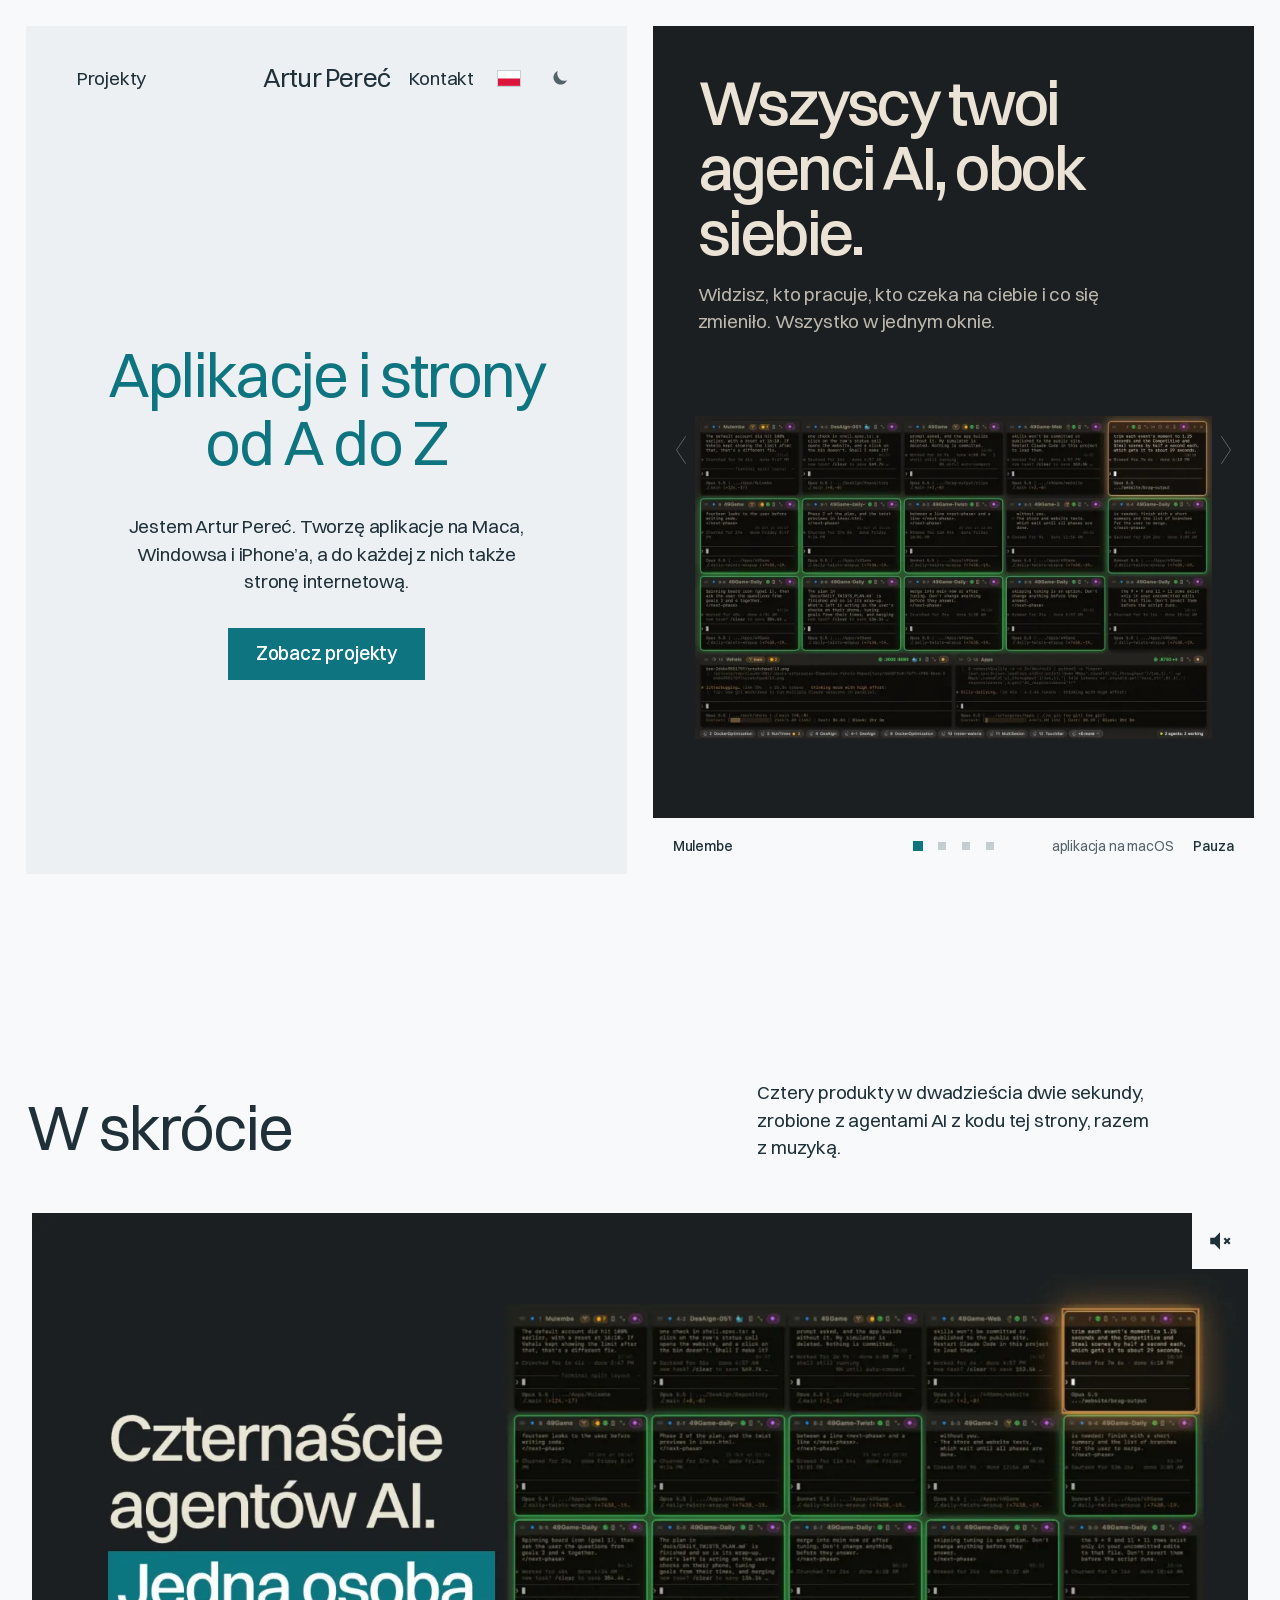
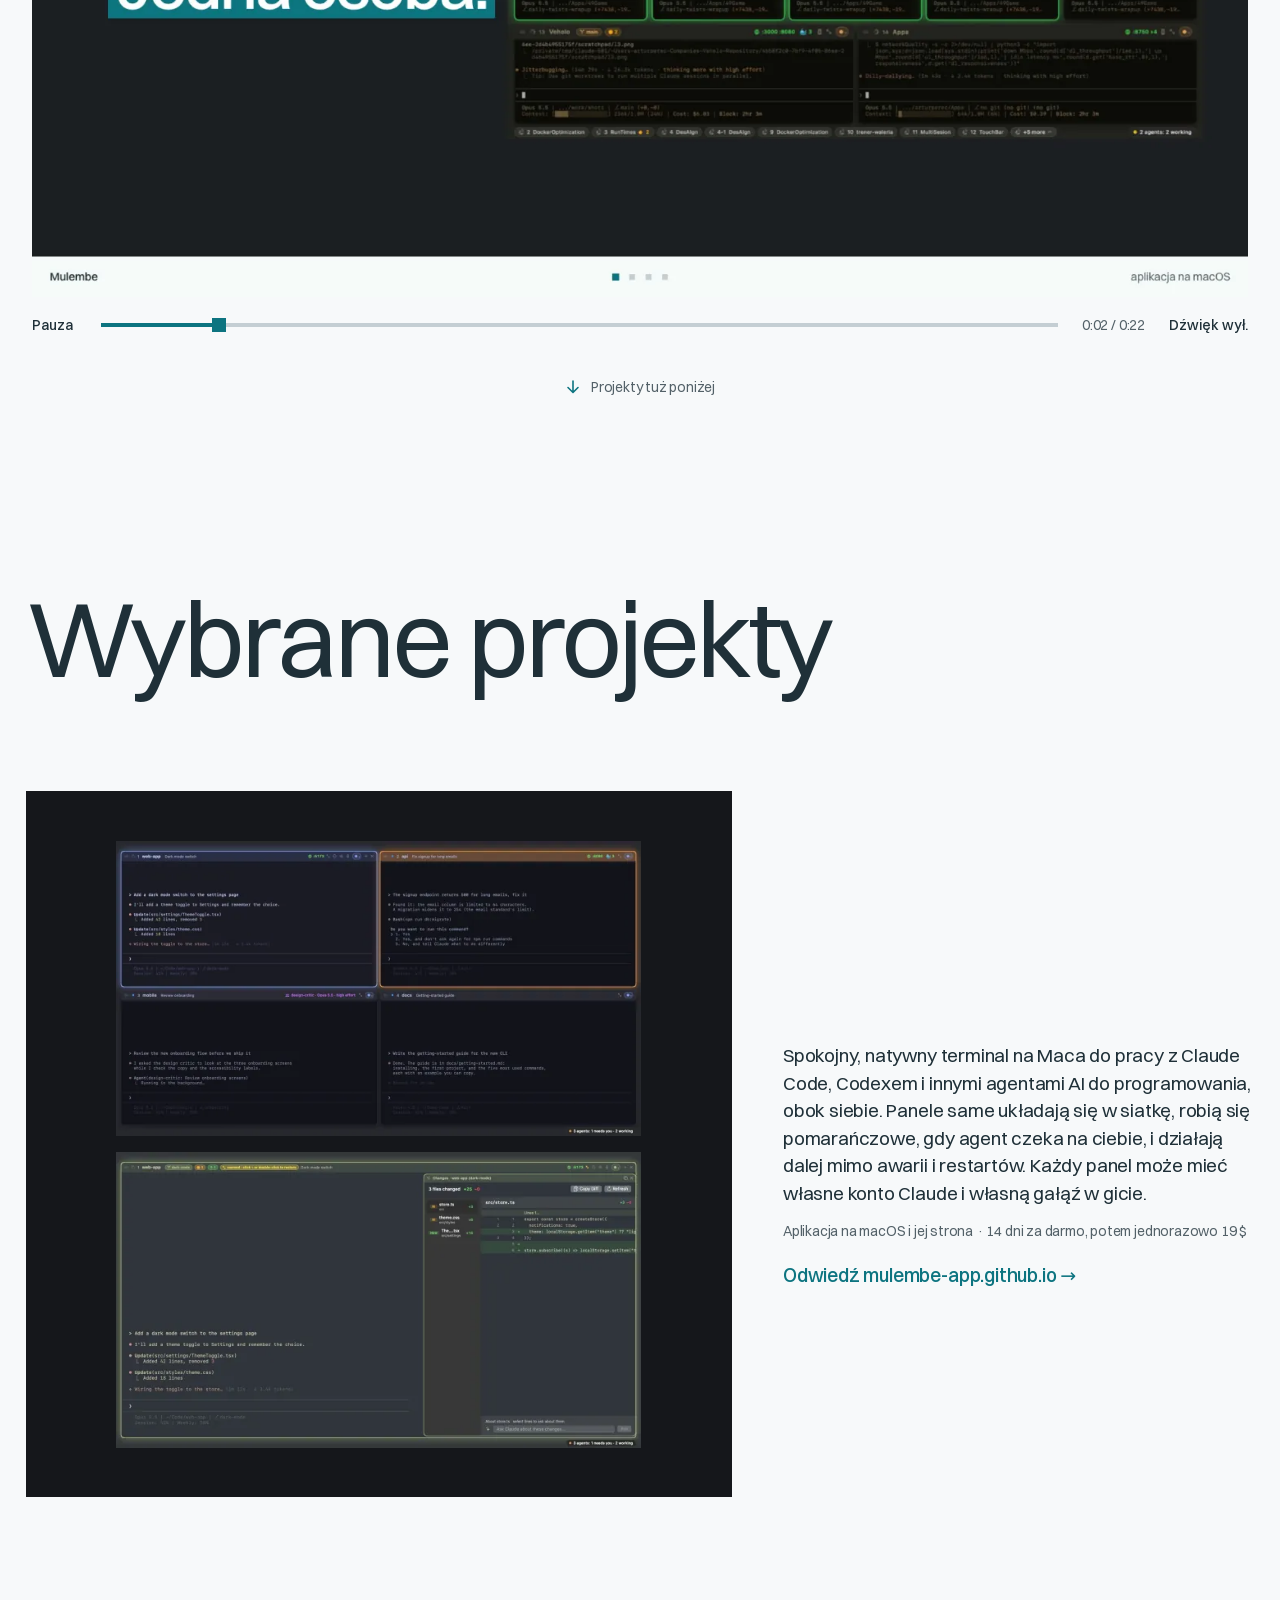
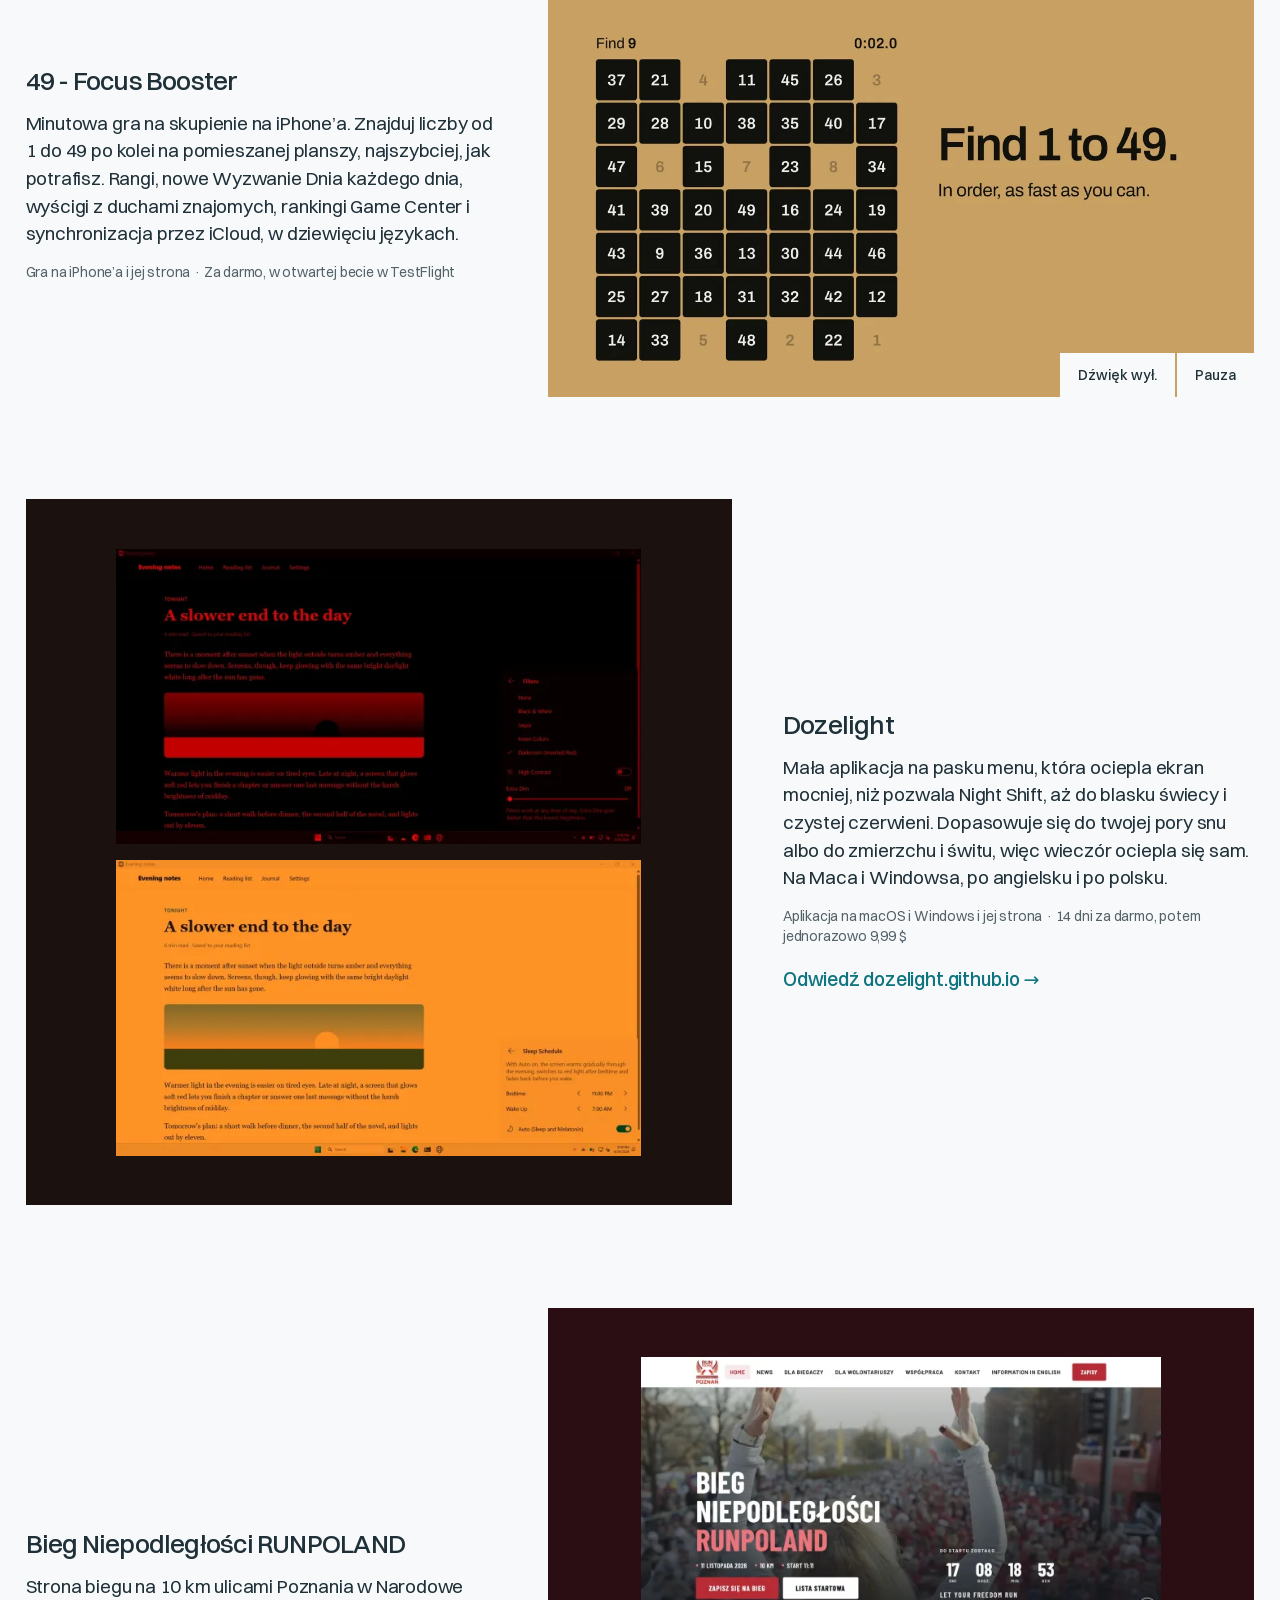
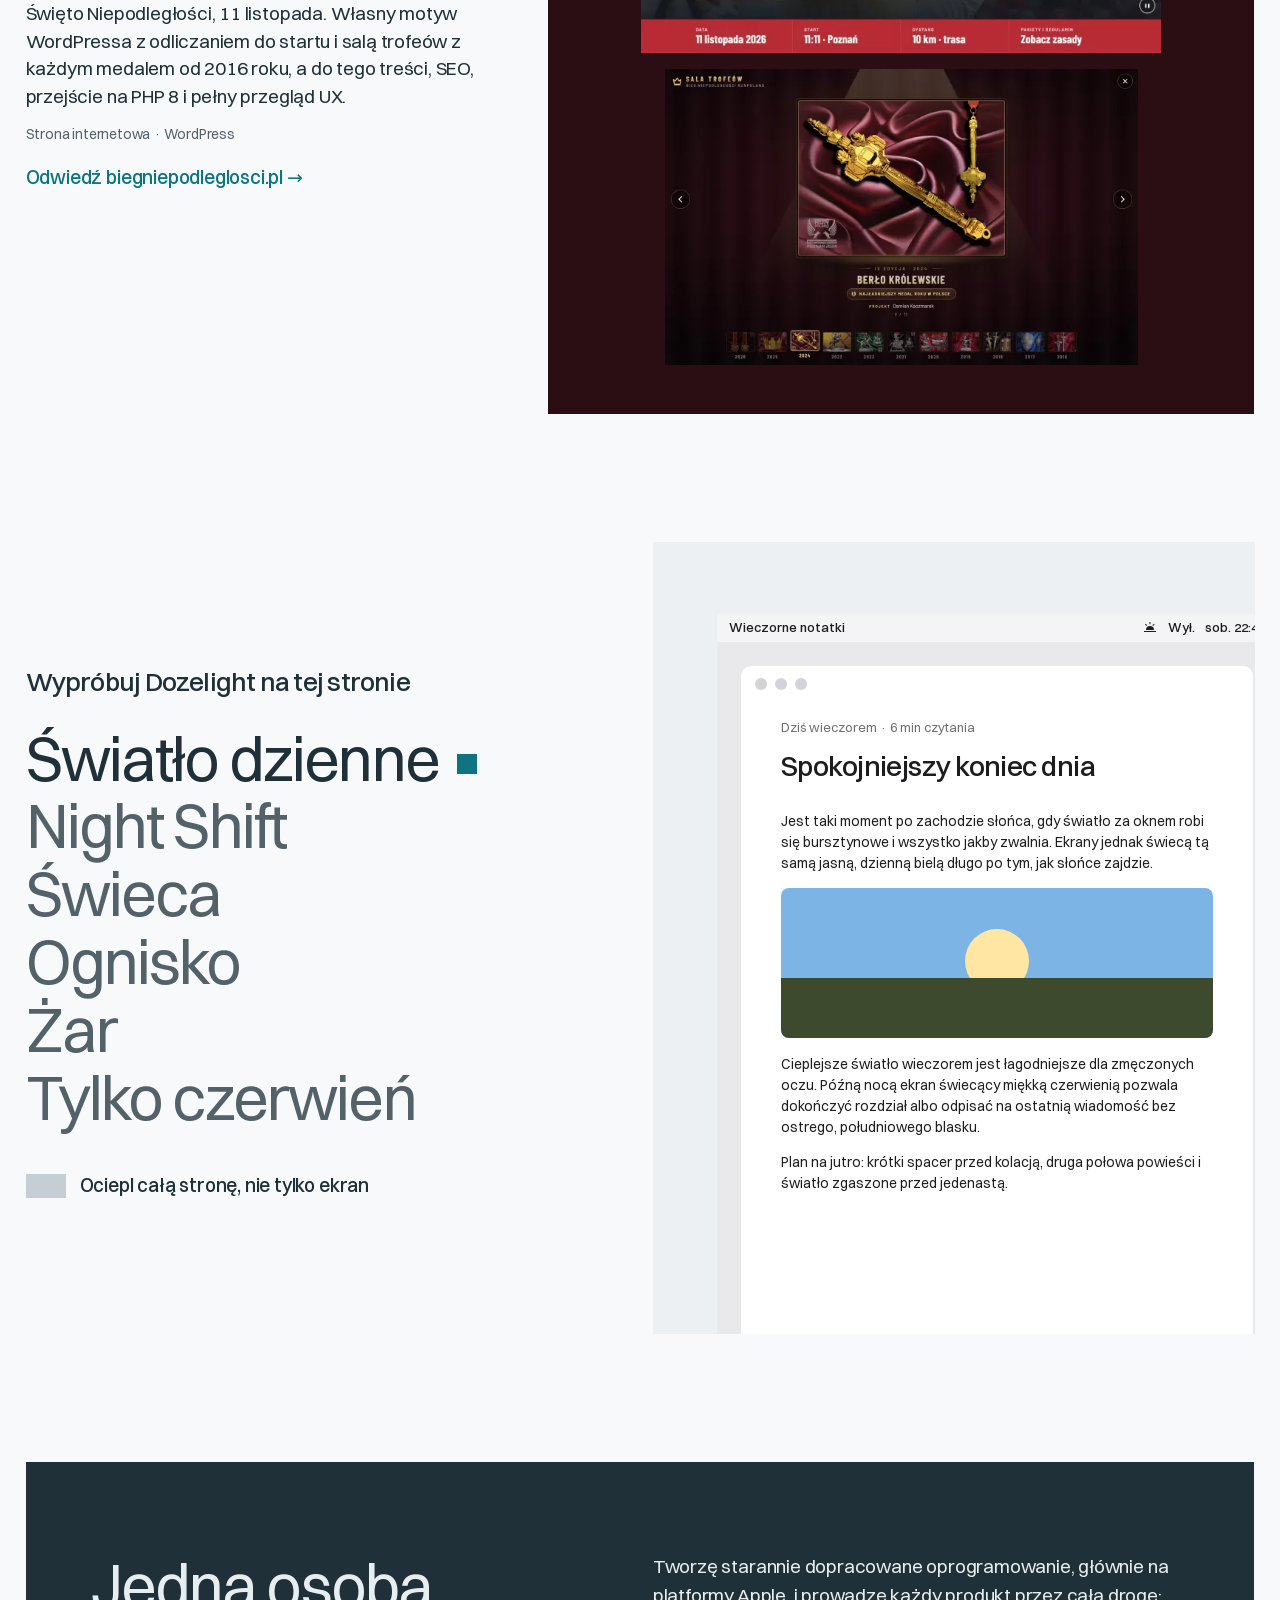
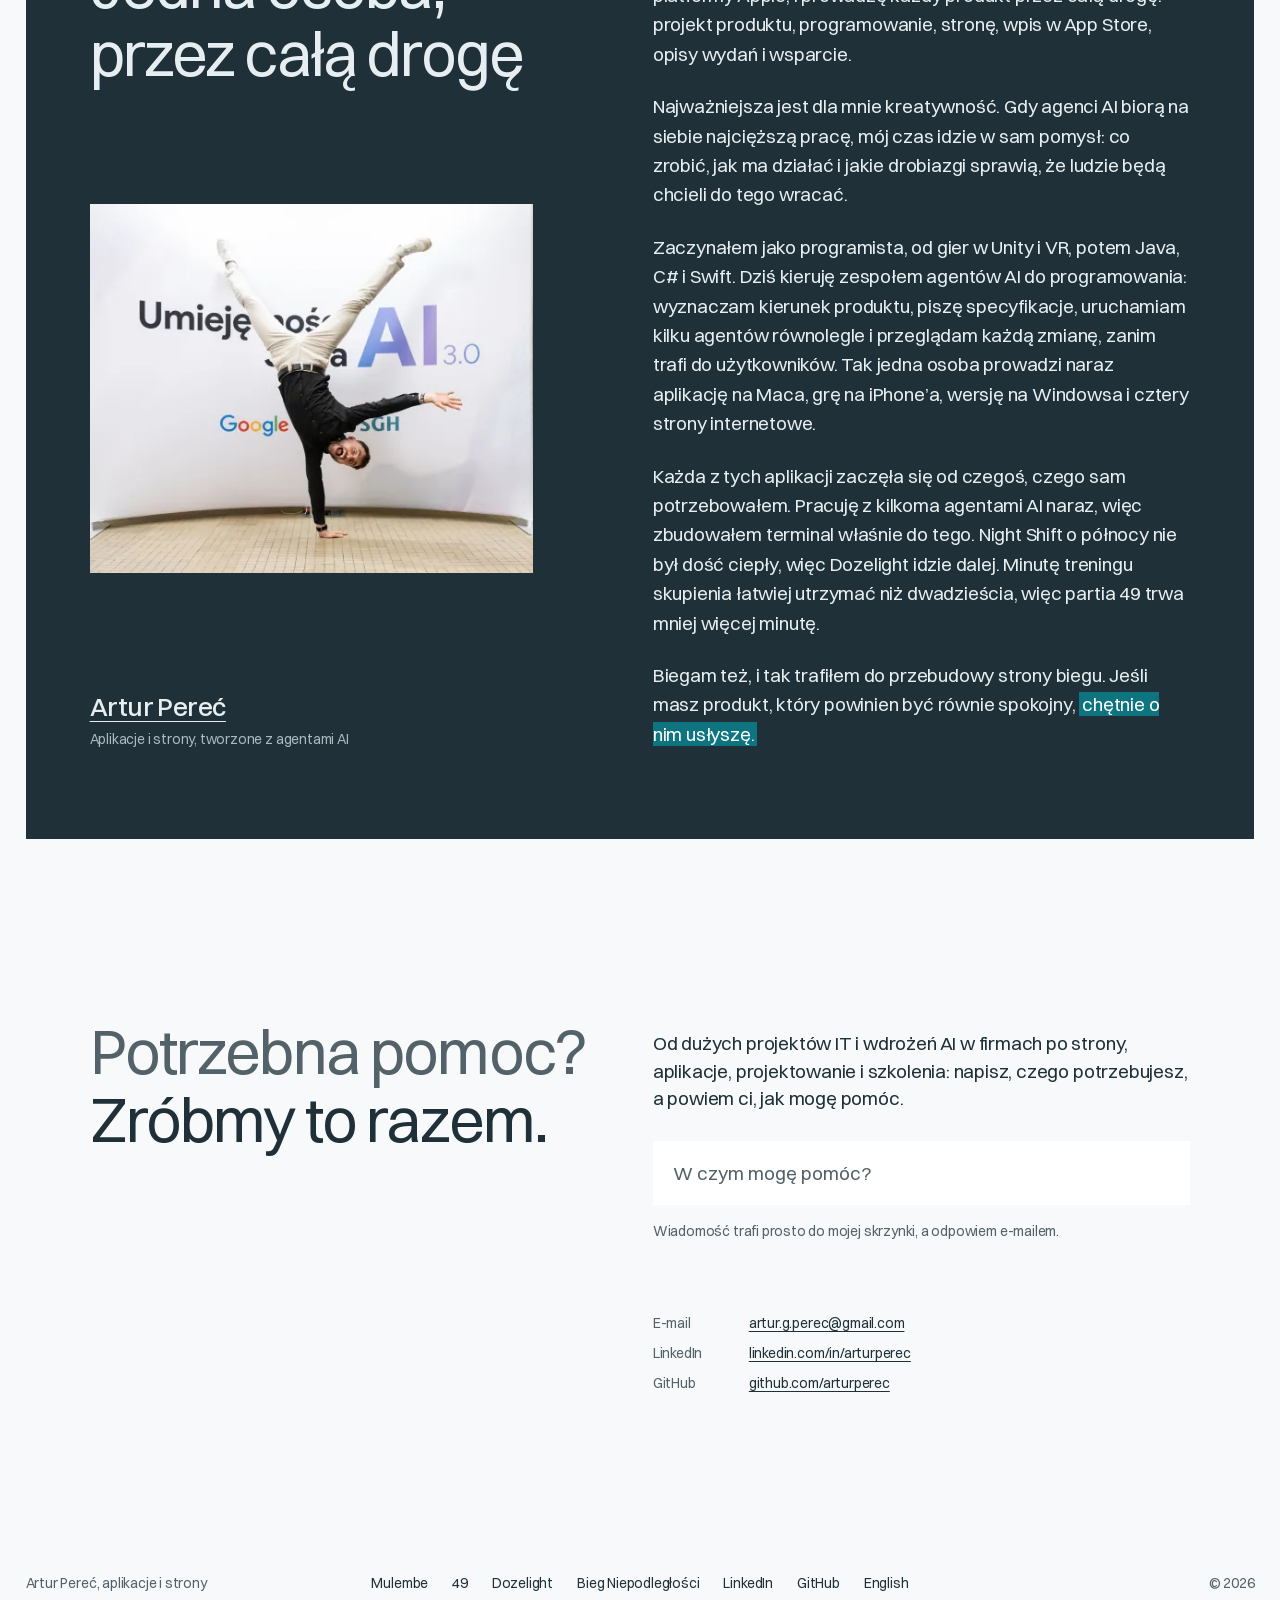
==== commit ed8243aa: "Flags for the language switch; Mulembe drawn as agent panes on the link preview cards Co-Authored-By" ====
--- a/pl/index.html
+++ b/pl/index.html
@@ -7,7 +7,7 @@
   <meta name="description" content="Artur Pereć tworzy aplikacje na Maca, Windowsa i iPhone’a oraz ich strony: Mulembe, 49 - Focus Booster, Dozelight i stronę Biegu Niepodległości RUNPOLAND.">
   <meta property="og:title" content="Artur Pereć · Aplikacje na Maca, iPhone’a, Windowsa i strony">
   <meta property="og:description" content="Mulembe, 49 - Focus Booster, Dozelight i Bieg Niepodległości RUNPOLAND.">
-  <meta property="og:image" content="https://arturperec.github.io/assets/og-pl.jpg?v=2">
+  <meta property="og:image" content="https://arturperec.github.io/assets/og-pl.jpg?v=4">
   <meta property="og:image:width" content="2400">
   <meta property="og:image:height" content="1260">
   <meta property="og:image:alt" content="Artur Pereć: aplikacje i strony od A do Z. Aplikacje na Maca, Windowsa i iPhone’a, a do każdej z nich strona internetowa, obok Mulembe, 49 - Focus Booster, Dozelight i strony Biegu Niepodległości">
@@ -30,7 +30,7 @@
   <link rel="preload" as="image" imagesrcset="../assets/img/mulembe-overview-480.webp 480w, ../assets/img/mulembe-overview-640.webp 640w, ../assets/img/mulembe-overview-800.webp 800w, ../assets/img/mulembe-overview-1200.webp 1200w, ../assets/img/mulembe-overview-1600.webp 1600w" imagesizes="(max-width: 899px) 82vw, 41vw" fetchpriority="high">
   <link rel="preload" href="../assets/fonts/switzer-400.woff2" as="font" type="font/woff2" crossorigin>
   <!-- Bump ?v= on each deploy, so no browser pairs a new page with an old cached stylesheet or script -->
-  <link rel="stylesheet" href="../style.css?v=16">
+  <link rel="stylesheet" href="../style.css?v=17">
   <!-- Who this is and what he made, for search engines and AI assistants: the person, the four products and the film -->
   <script type="application/ld+json">
   {
@@ -68,7 +68,7 @@
         "dateModified": "2026-10-25",
         "primaryImageOfPage": {
           "@type": "ImageObject",
-          "url": "https://arturperec.github.io/assets/og-pl.jpg?v=2",
+          "url": "https://arturperec.github.io/assets/og-pl.jpg?v=4",
           "width": 2400,
           "height": 1260
         }
@@ -172,6 +172,8 @@
   </script>
 </head>
 <body>
+  <!-- The flag of this page's language, for the language switch: drawn here because Windows shows no flag emoji -->
+  <svg width="0" height="0" style="position: absolute" aria-hidden="true"><symbol id="flag" viewBox="0 0 24 16"><path d="M0 0h24v8H0z" fill="#fff"/><path d="M0 8h24v8H0z" fill="#dc143c"/></symbol></svg>
   <a class="skip" href="#work">Przejdź do projektów</a>
   <!-- Dozelight demo: the radios live at the top so :has() can tint the whole page from anywhere -->
   <div class="page-tint" aria-hidden="true"></div>
@@ -195,7 +197,7 @@
       </ul>
     </details>
     <span class="site-bar-end">
-      <a class="lang-switch" href="../" hreflang="en" lang="en" aria-label="English">EN</a>
+      <a class="lang-switch" href="../" hreflang="en" title="English"><svg class="flag" aria-hidden="true"><use href="#flag"/></svg><span class="sr-only">Polski, przełącz na angielski</span></a>
       <button class="theme-switch" type="button" aria-label="Ciemny motyw" aria-pressed="false" hidden><svg class="theme-moon" viewBox="0 0 24 24" aria-hidden="true"><path d="M20.5 14.6A8.5 8.5 0 0 1 9.4 3.5a8.5 8.5 0 1 0 11.1 11.1z"/></svg><svg class="theme-sun" viewBox="0 0 24 24" aria-hidden="true"><circle cx="12" cy="12" r="4.5"/><path d="M12 1.5v3M12 19.5v3M1.5 12h3M19.5 12h3M4.6 4.6l2.1 2.1M17.3 17.3l2.1 2.1M4.6 19.4l2.1-2.1M17.3 6.7l2.1-2.1" stroke="currentColor" stroke-width="1.8" stroke-linecap="round"/></svg></button>
       <a class="site-bar-contact" href="#contact">Kontakt</a>
     </span>
@@ -208,7 +210,7 @@
         <a class="wordmark" href="#about" translate="no">Artur Pereć</a>
         <span class="hero-nav-end">
           <a href="#contact">Kontakt</a>
-          <a class="lang-switch" href="../" hreflang="en" lang="en" aria-label="English">EN</a>
+          <a class="lang-switch" href="../" hreflang="en" title="English"><svg class="flag" aria-hidden="true"><use href="#flag"/></svg><span class="sr-only">Polski, przełącz na angielski</span></a>
           <button class="theme-switch" type="button" aria-label="Ciemny motyw" aria-pressed="false" hidden><svg class="theme-moon" viewBox="0 0 24 24" aria-hidden="true"><path d="M20.5 14.6A8.5 8.5 0 0 1 9.4 3.5a8.5 8.5 0 1 0 11.1 11.1z"/></svg><svg class="theme-sun" viewBox="0 0 24 24" aria-hidden="true"><circle cx="12" cy="12" r="4.5"/><path d="M12 1.5v3M12 19.5v3M1.5 12h3M19.5 12h3M4.6 4.6l2.1 2.1M17.3 17.3l2.1 2.1M4.6 19.4l2.1-2.1M17.3 6.7l2.1-2.1" stroke="currentColor" stroke-width="1.8" stroke-linecap="round"/></svg></button>
         </span>
       </nav>
@@ -495,6 +497,6 @@
     Wróć na górę
   </button>
 
-  <script src="../script.js?v=16" defer></script>
+  <script src="../script.js?v=17" defer></script>
 </body>
 </html>
--- a/style.css
+++ b/style.css
@@ -201,8 +201,10 @@
 .hero-nav a:last-child { justify-self: end; }
 .hero-nav-end { justify-self: end; display: flex; align-items: center; gap: 1.5rem; }
 
-/* EN / PL: the other language, named in that language */
-.lang-switch { color: var(--muted); }
+/* The flag of the page's language; a click opens the other one */
+.lang-switch { display: inline-flex; align-items: center; min-height: 2.75rem; }
+.lang-switch .flag { display: block; width: 1.375rem; height: .9375rem; outline: 1px solid var(--line); transition: transform .2s var(--ease); } /* the hairline keeps the white of the Polish flag visible on the page */
+.lang-switch:hover .flag { transform: scale(1.1); }
 
 /* The moon turns the page dark, the sun turns it light again */
 .theme-switch {
@@ -975,7 +977,7 @@
   .site-bar-menu ul a { display: flex; align-items: center; min-height: 3rem; }
   .site-bar-contact { min-height: 2.25rem; padding: 0 .875rem; }
   .site-bar-end { gap: .5rem; }
-  .site-bar-end .lang-switch { padding: 0 .25rem; }
+  .site-bar-end .lang-switch { padding: 0 .125rem; }
   /* The hero nav carries the language switch too, so the name takes the space left between the ends */
   .hero-nav { grid-template-columns: auto 1fr auto; gap: .75rem; }
   .hero-nav .wordmark { justify-self: center; }
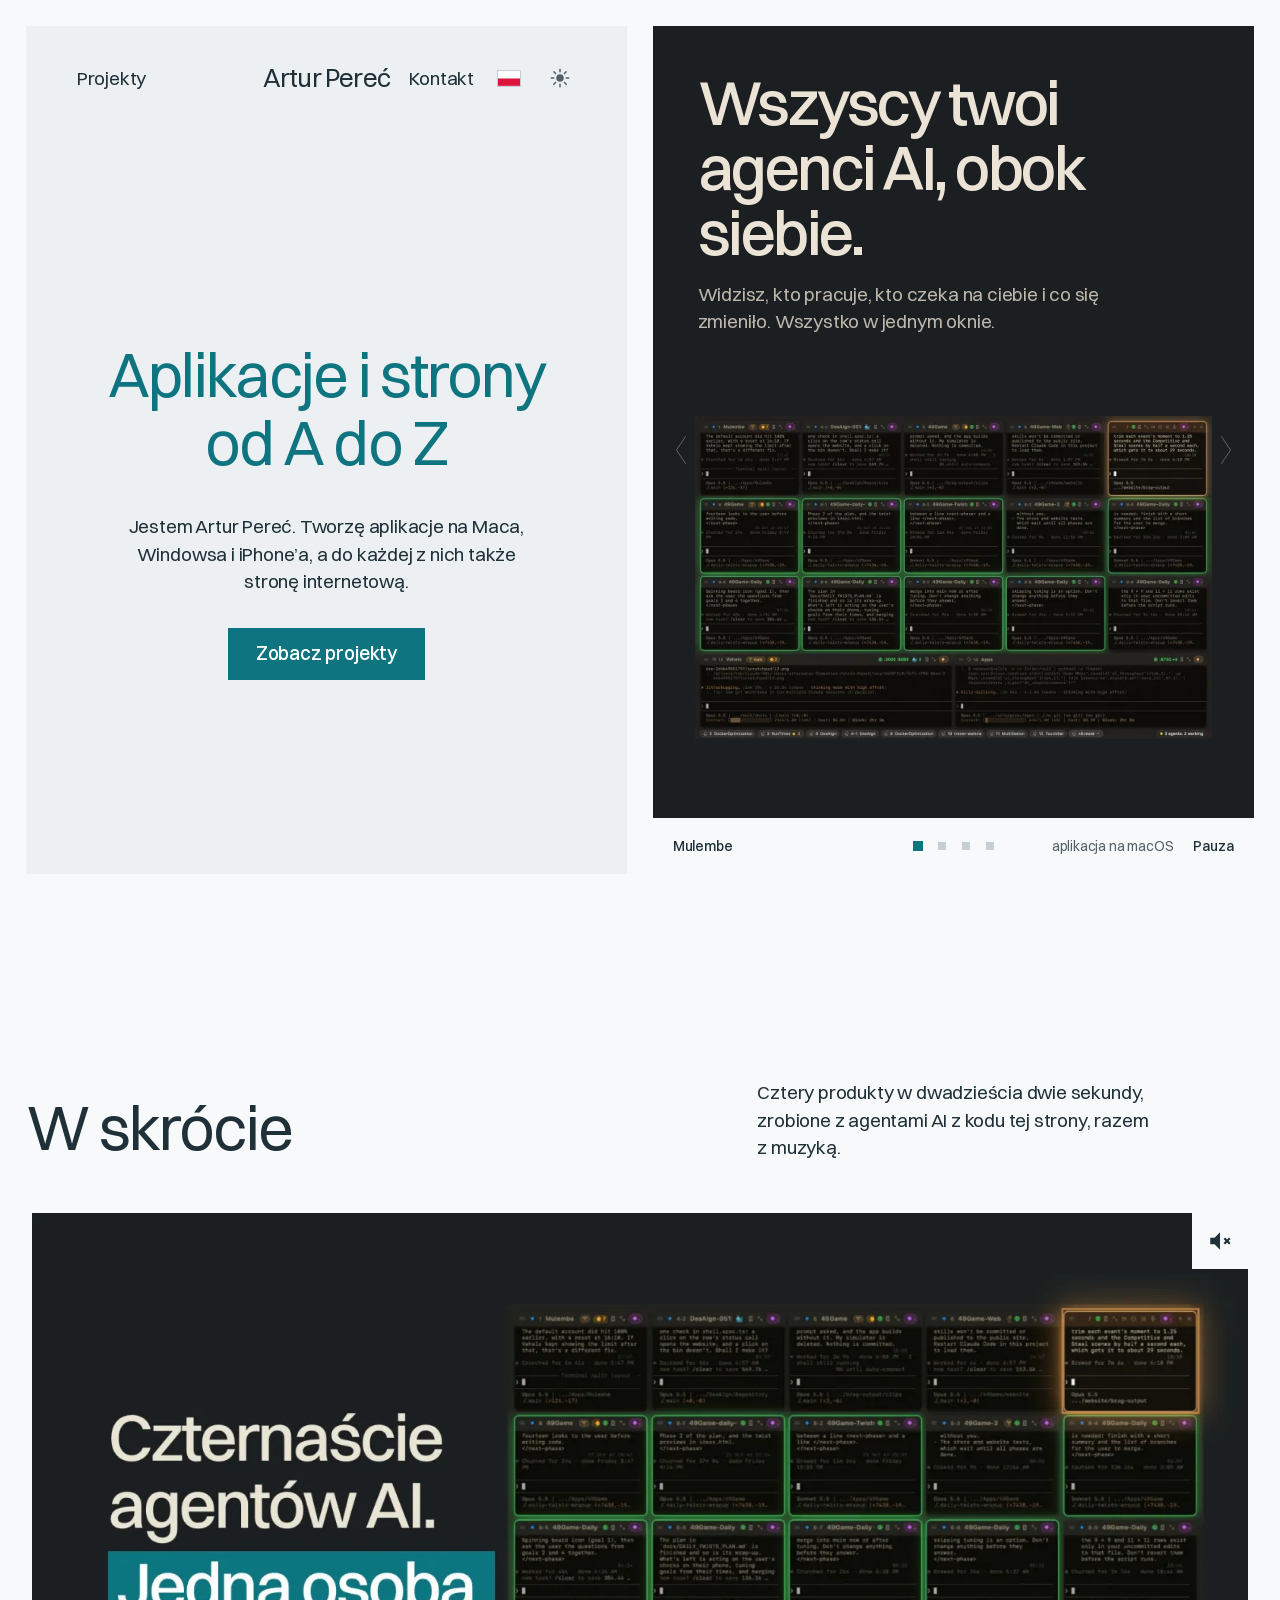
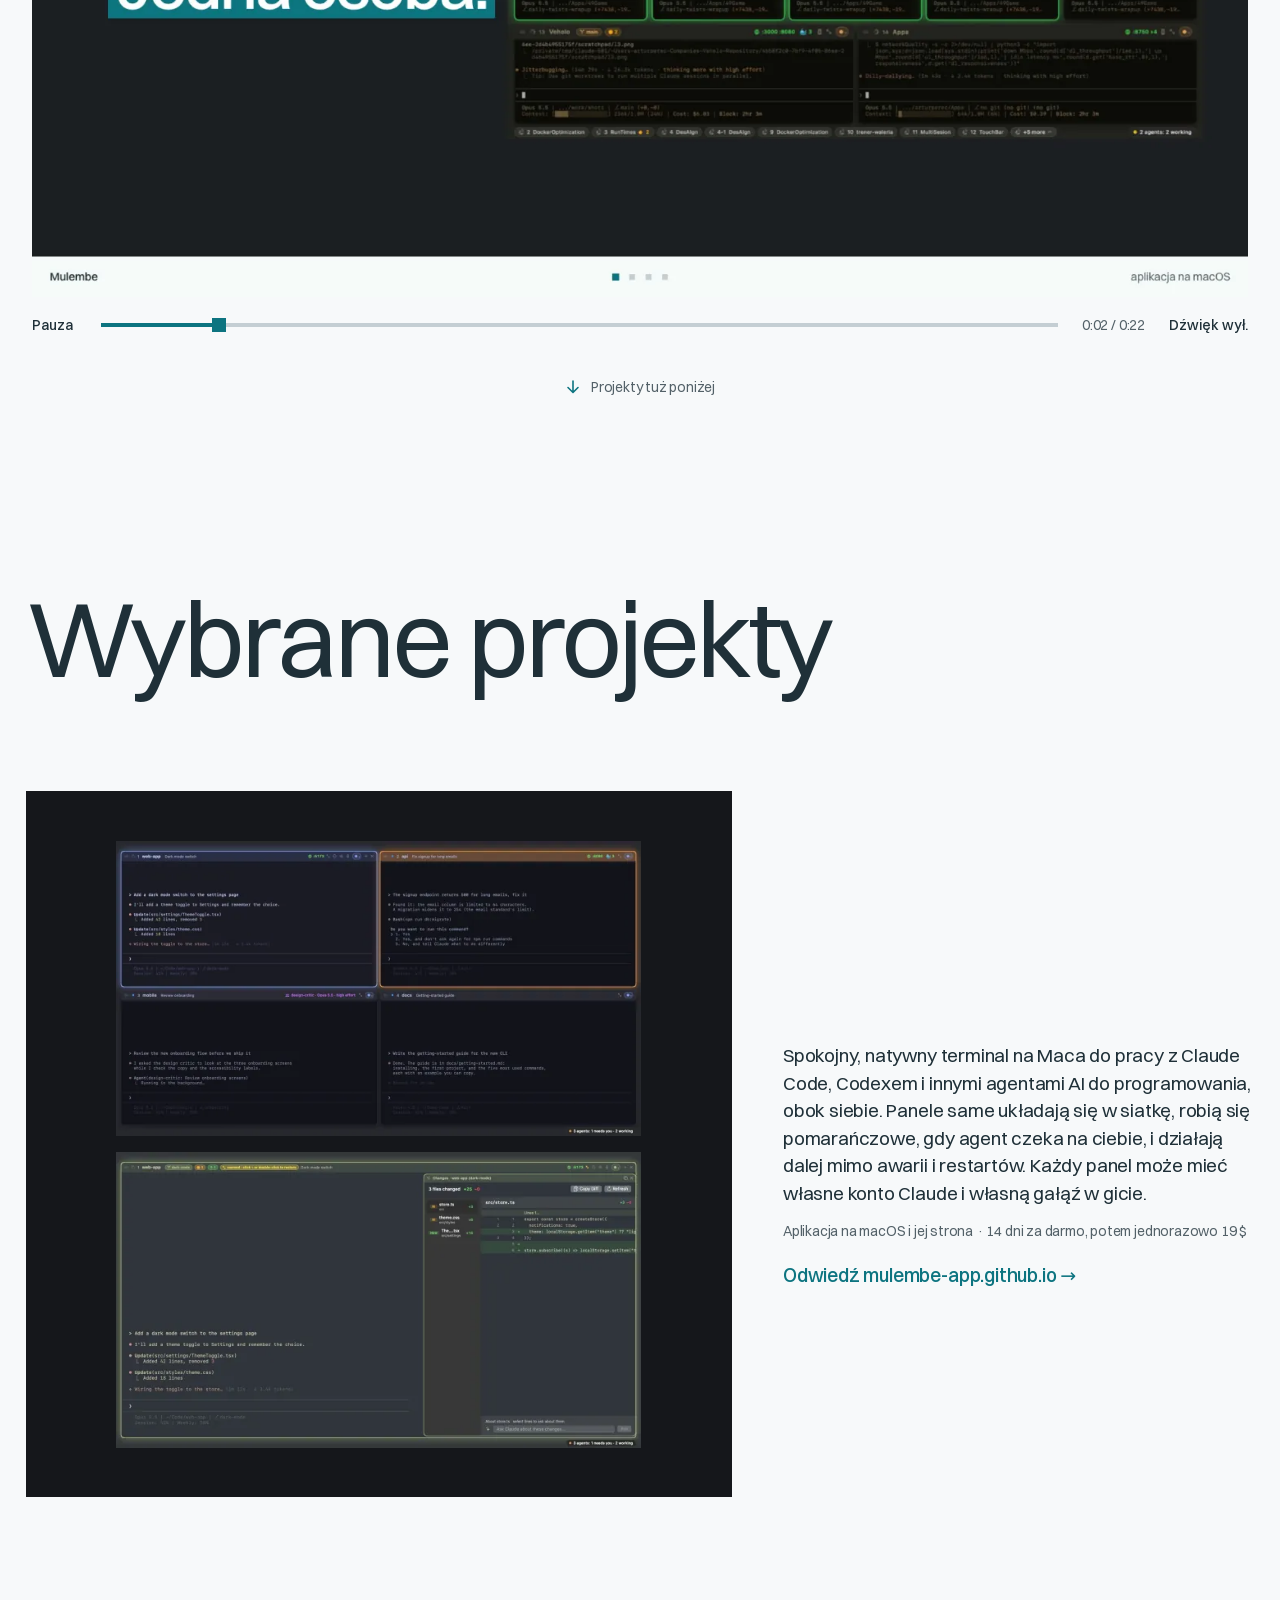
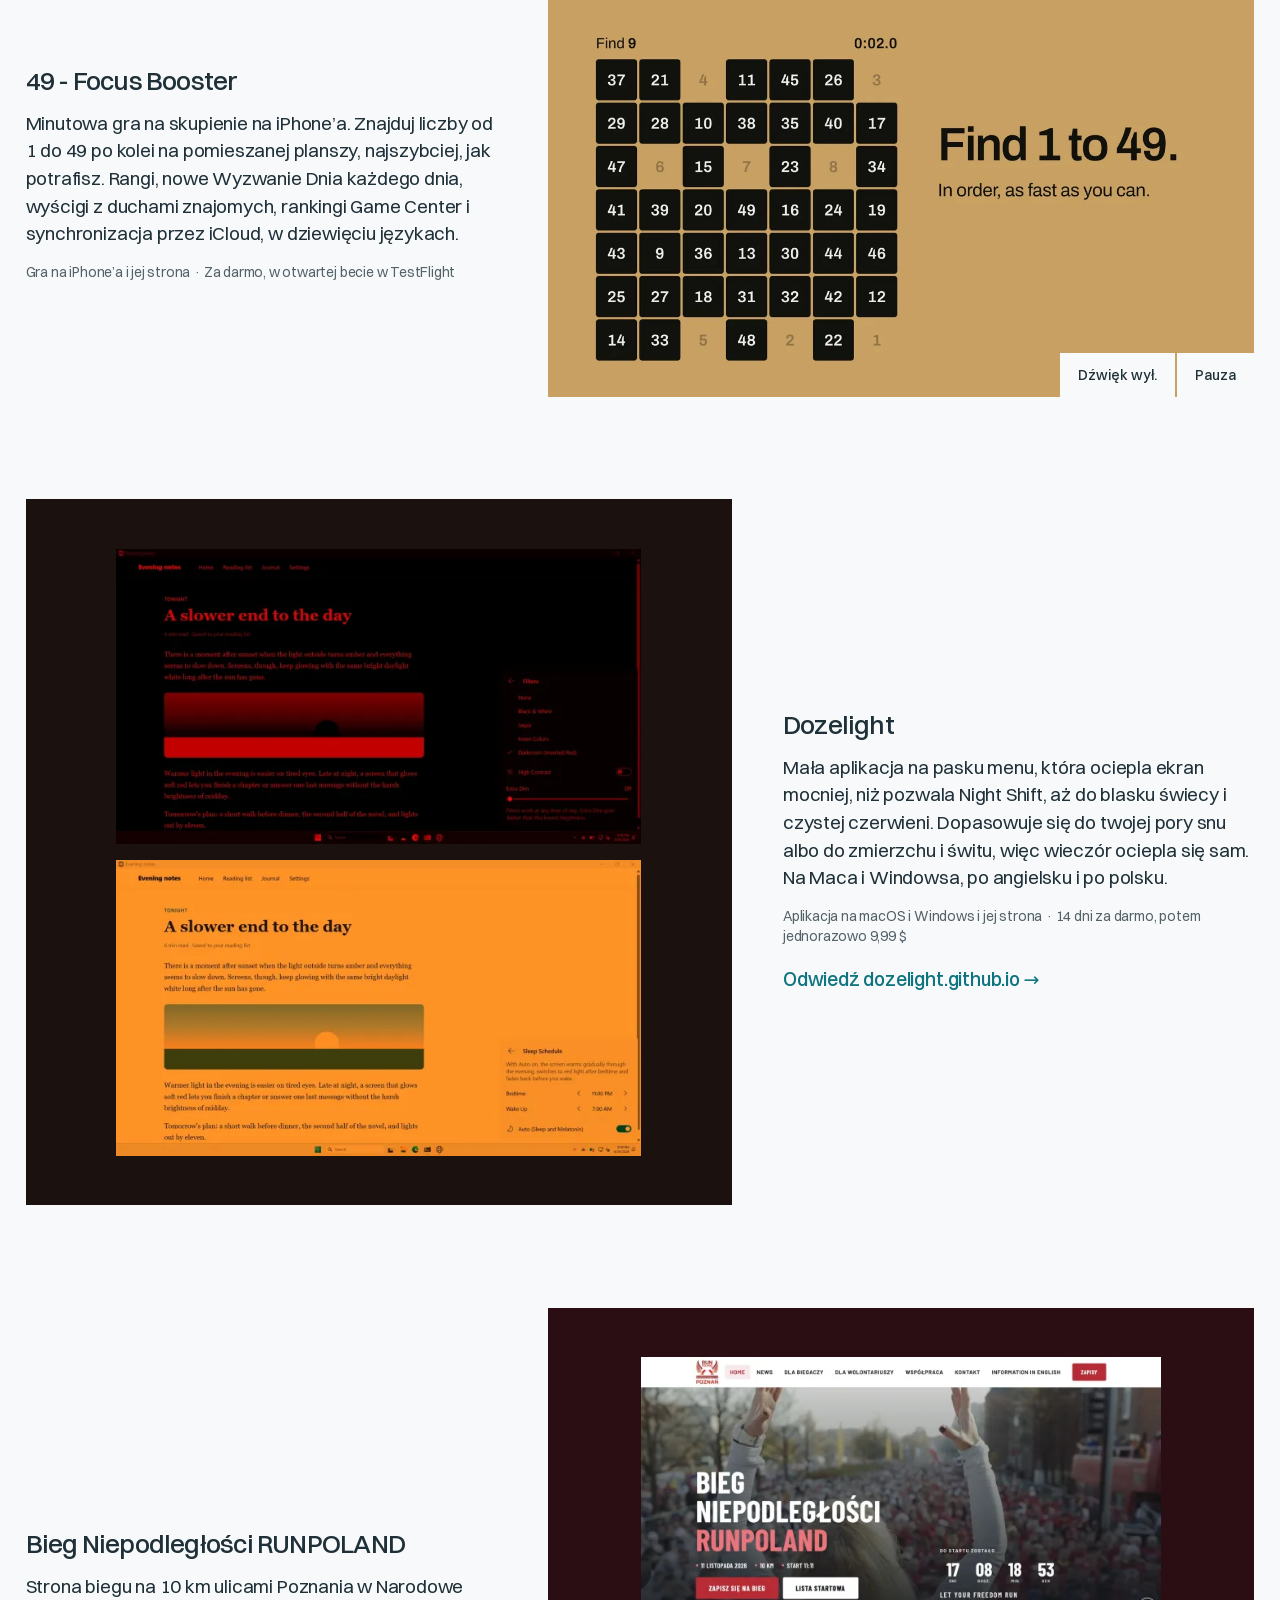
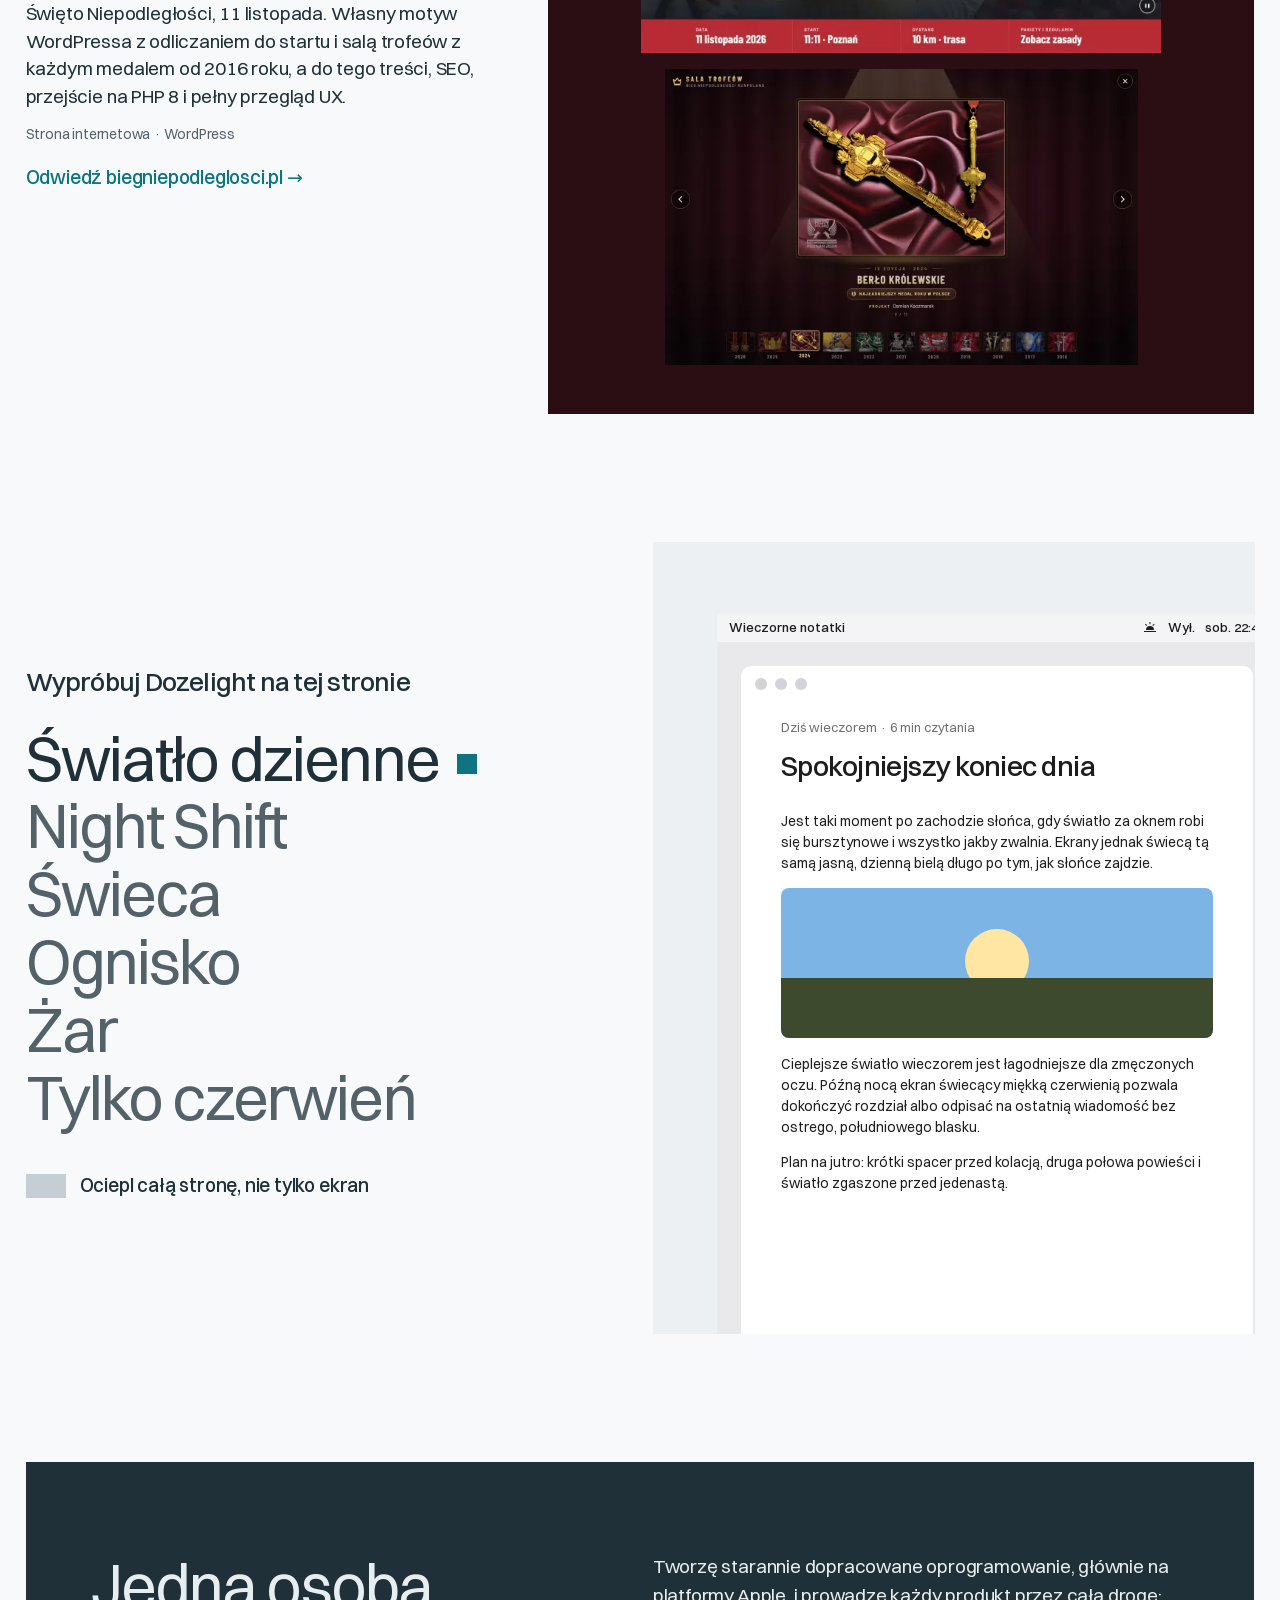
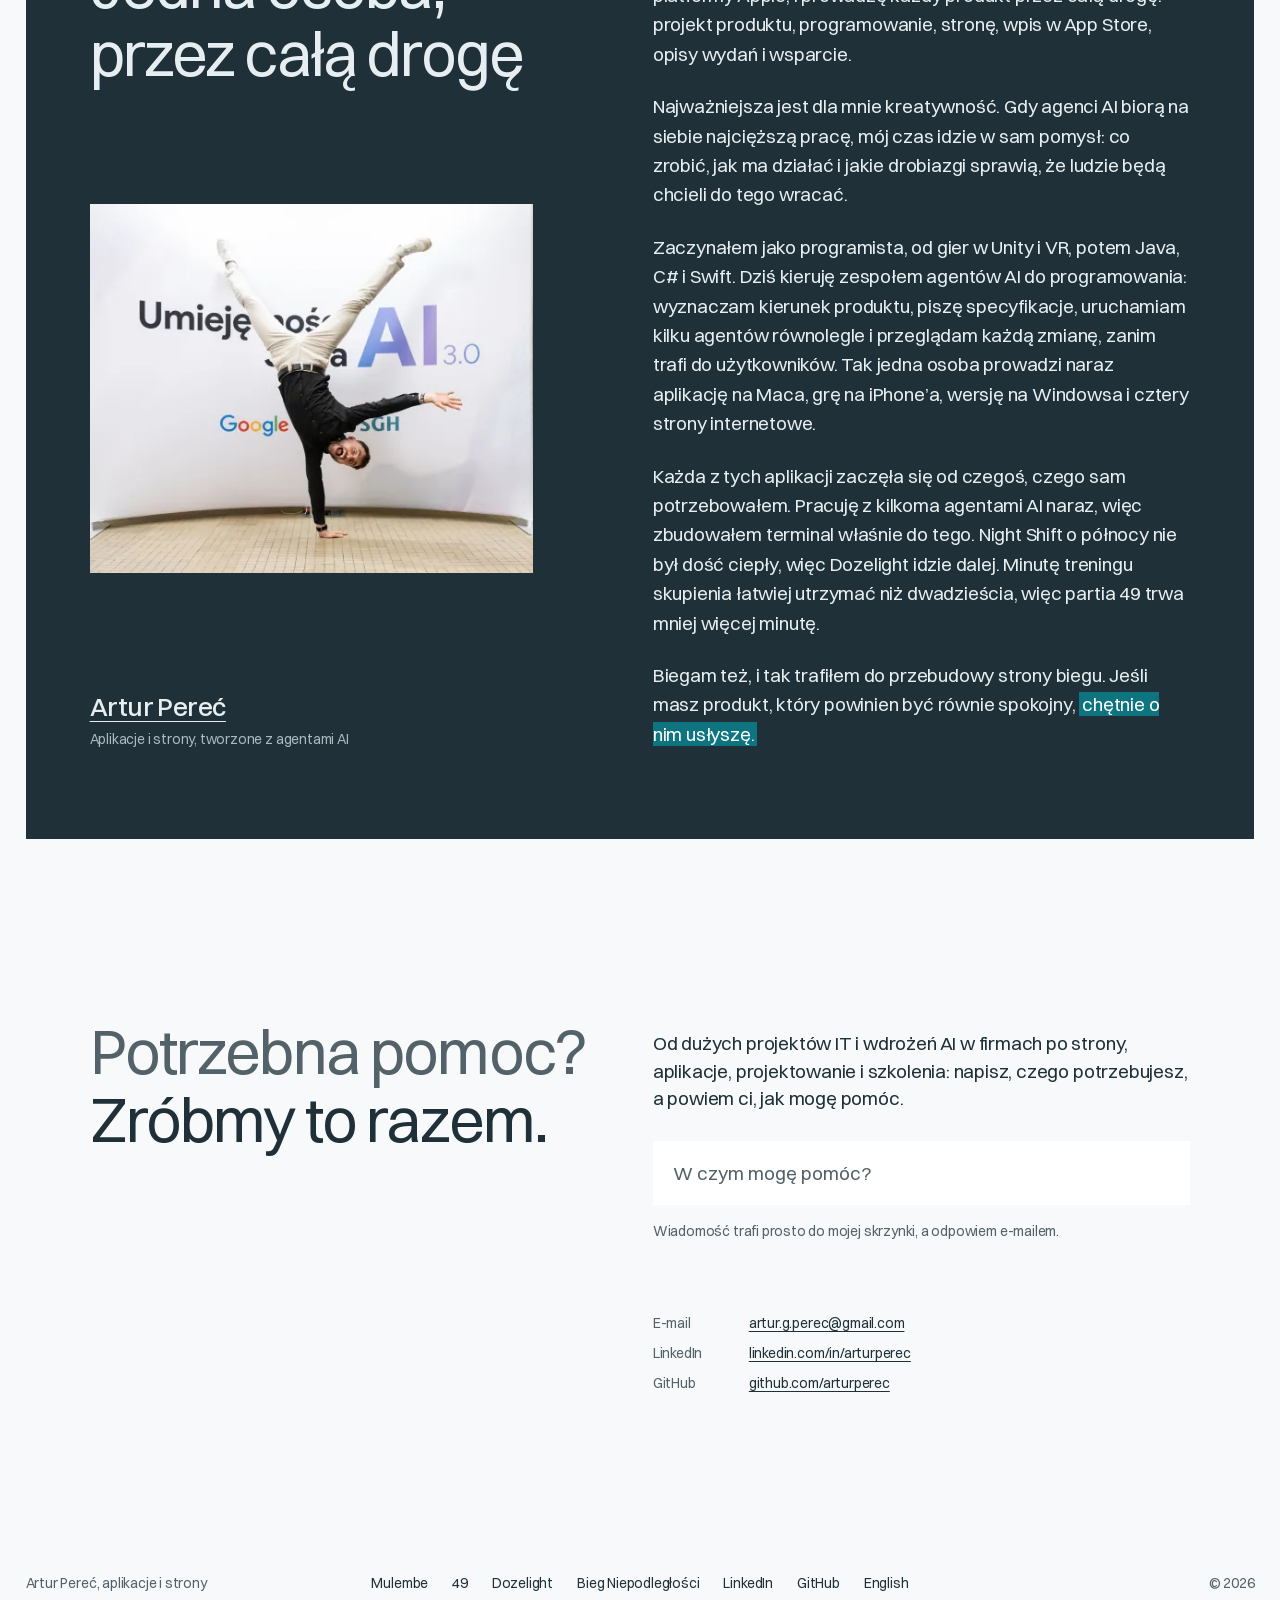
==== commit 1512ebde: "Theme icon shows the current mode: sun in light, moon in dark Co-Authored-By: Claude Opus 5.5 <norep" ====
--- a/pl/index.html
+++ b/pl/index.html
@@ -30,7 +30,7 @@
   <link rel="preload" as="image" imagesrcset="../assets/img/mulembe-overview-480.webp 480w, ../assets/img/mulembe-overview-640.webp 640w, ../assets/img/mulembe-overview-800.webp 800w, ../assets/img/mulembe-overview-1200.webp 1200w, ../assets/img/mulembe-overview-1600.webp 1600w" imagesizes="(max-width: 899px) 82vw, 41vw" fetchpriority="high">
   <link rel="preload" href="../assets/fonts/switzer-400.woff2" as="font" type="font/woff2" crossorigin>
   <!-- Bump ?v= on each deploy, so no browser pairs a new page with an old cached stylesheet or script -->
-  <link rel="stylesheet" href="../style.css?v=17">
+  <link rel="stylesheet" href="../style.css?v=18">
   <!-- Who this is and what he made, for search engines and AI assistants: the person, the four products and the film -->
   <script type="application/ld+json">
   {
@@ -497,6 +497,6 @@
     Wróć na górę
   </button>
 
-  <script src="../script.js?v=17" defer></script>
+  <script src="../script.js?v=18" defer></script>
 </body>
 </html>
--- a/style.css
+++ b/style.css
@@ -206,7 +206,7 @@
 .lang-switch .flag { display: block; width: 1.375rem; height: .9375rem; outline: 1px solid var(--line); transition: transform .2s var(--ease); } /* the hairline keeps the white of the Polish flag visible on the page */
 .lang-switch:hover .flag { transform: scale(1.1); }
 
-/* The moon turns the page dark, the sun turns it light again */
+/* The icon shows the mode the page is in, like the flag beside it: the sun in light, the moon in dark */
 .theme-switch {
   display: grid;
   place-items: center;
@@ -223,9 +223,9 @@
 .theme-switch:hover { color: var(--accent); }
 .theme-switch[hidden] { display: none; } /* it only shows once the script can run it */
 .theme-switch svg { width: 1.25rem; height: 1.25rem; fill: currentColor; }
-.theme-switch .theme-sun,
-.theme-switch[aria-pressed="true"] .theme-moon { display: none; }
-.theme-switch[aria-pressed="true"] .theme-sun { display: block; }
+.theme-switch .theme-moon,
+.theme-switch[aria-pressed="true"] .theme-sun { display: none; }
+.theme-switch[aria-pressed="true"] .theme-moon { display: block; }
 
 .wordmark { font-size: var(--step-lead); letter-spacing: -0.03em; }
 
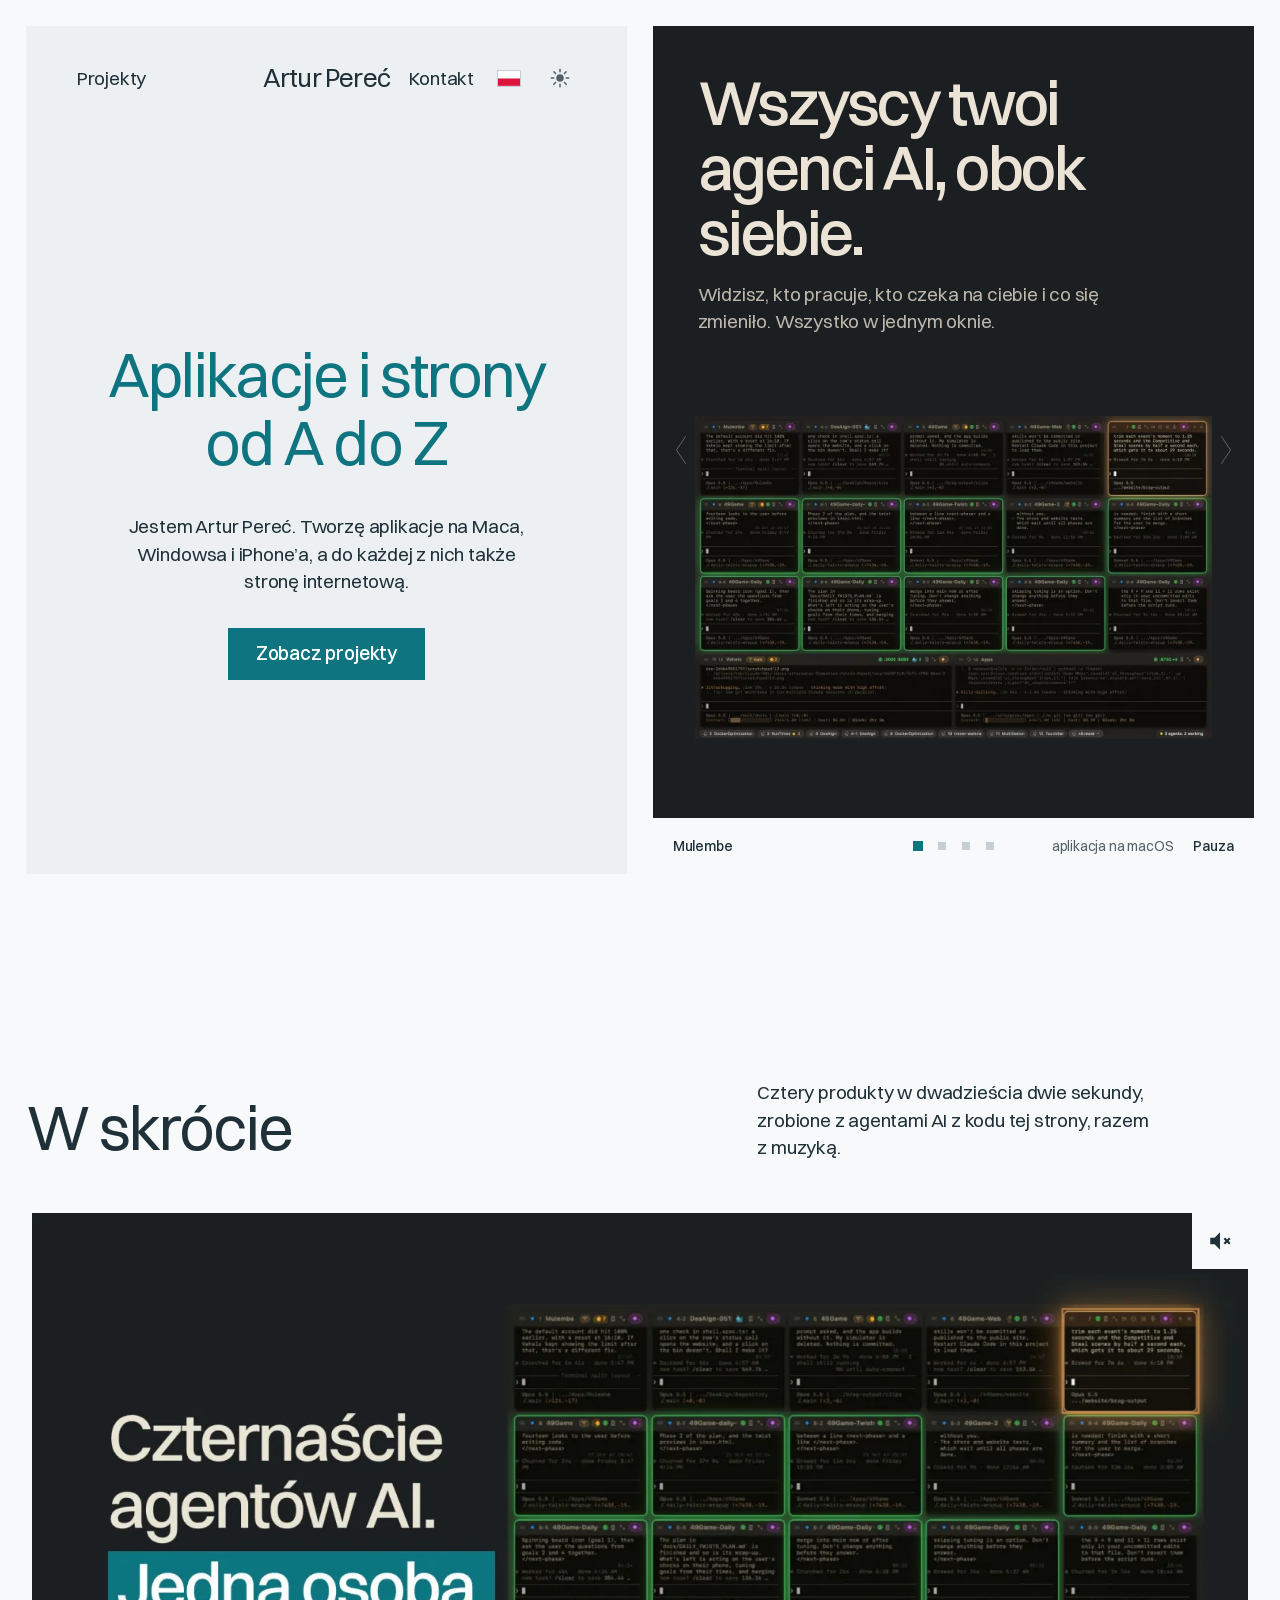
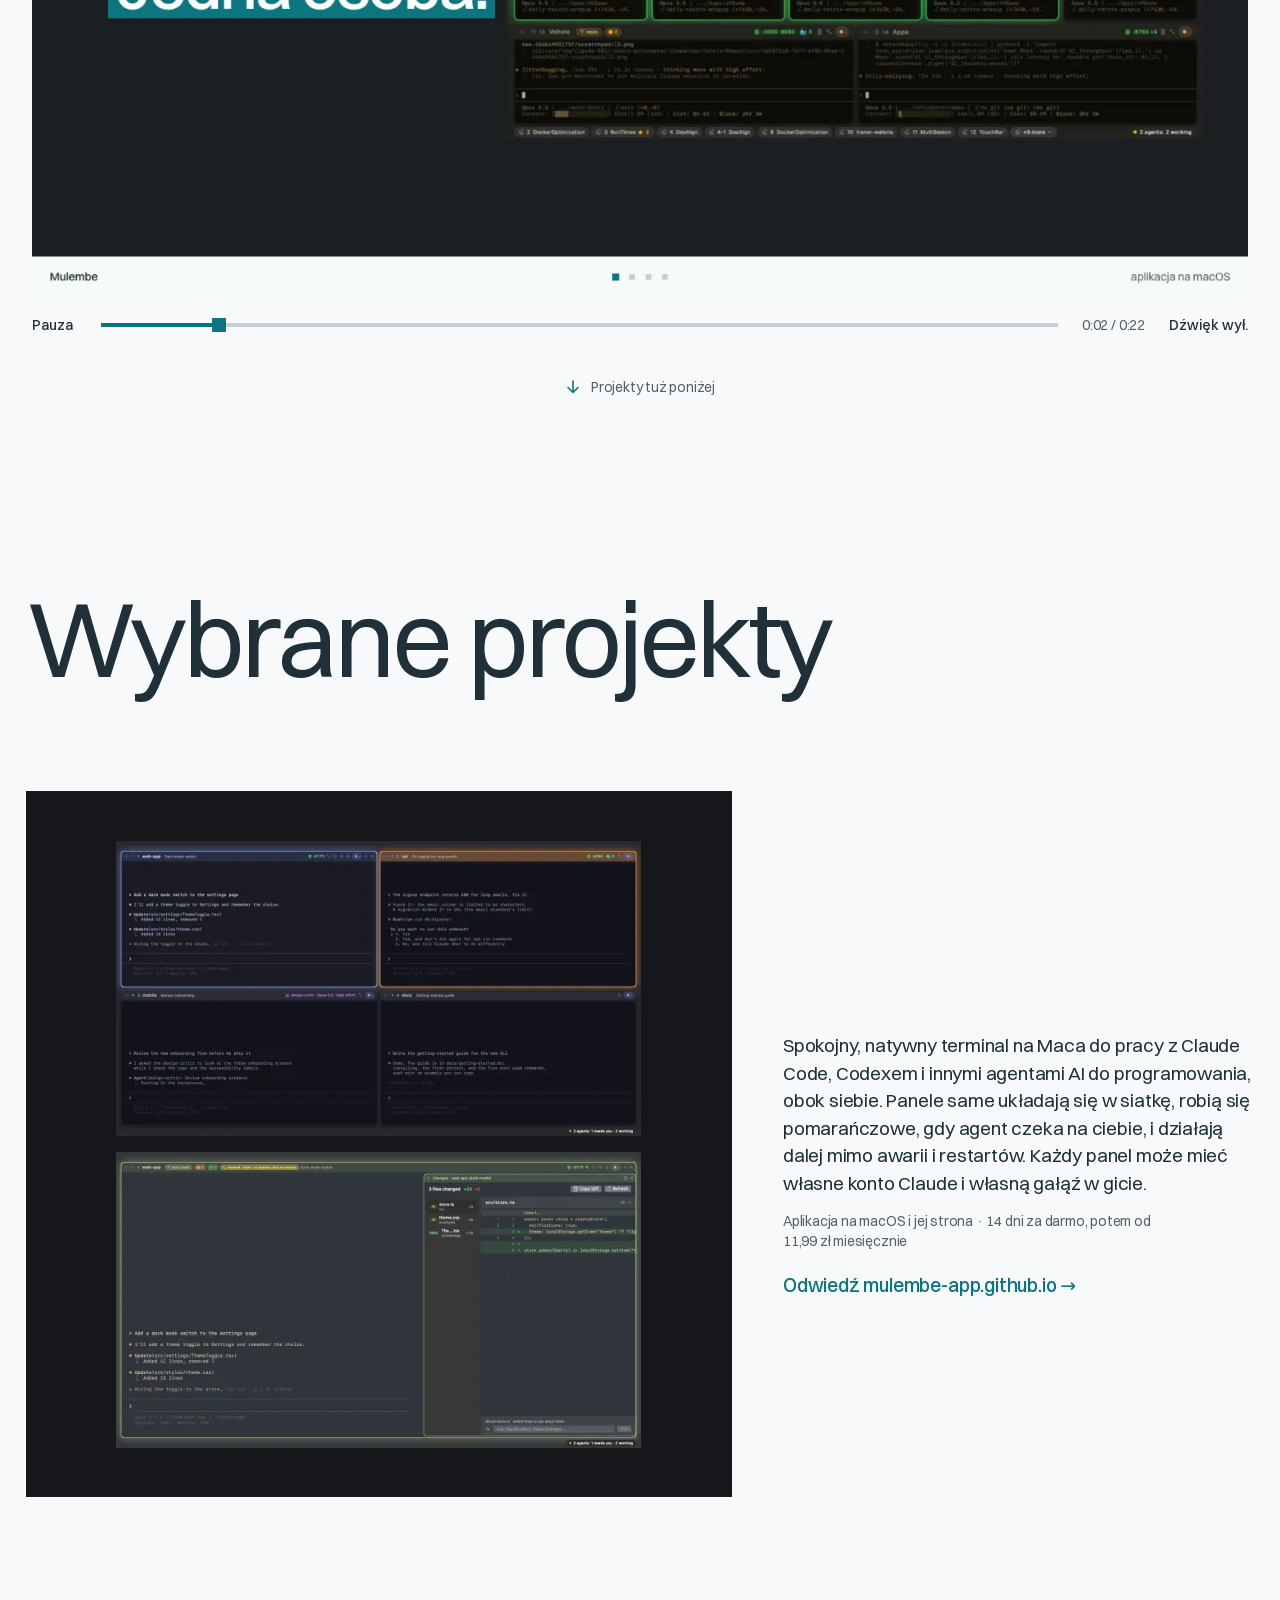
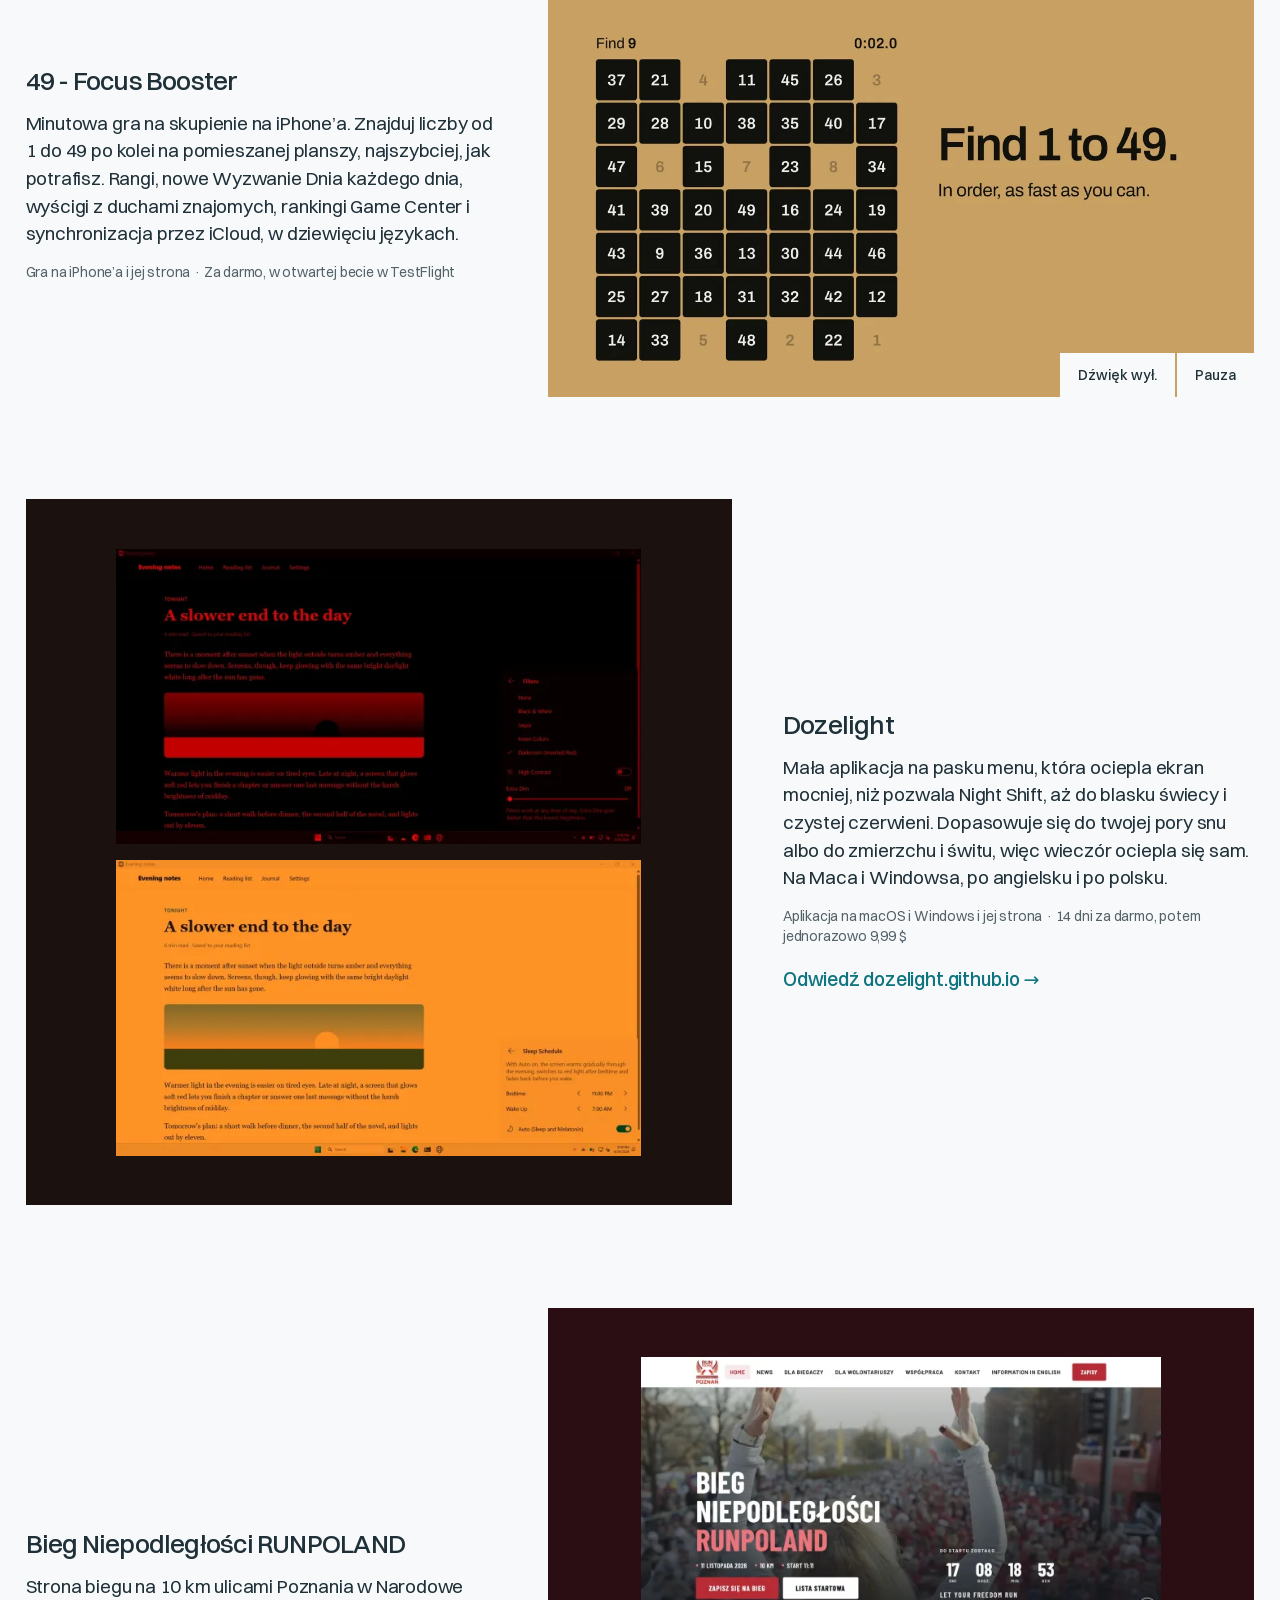
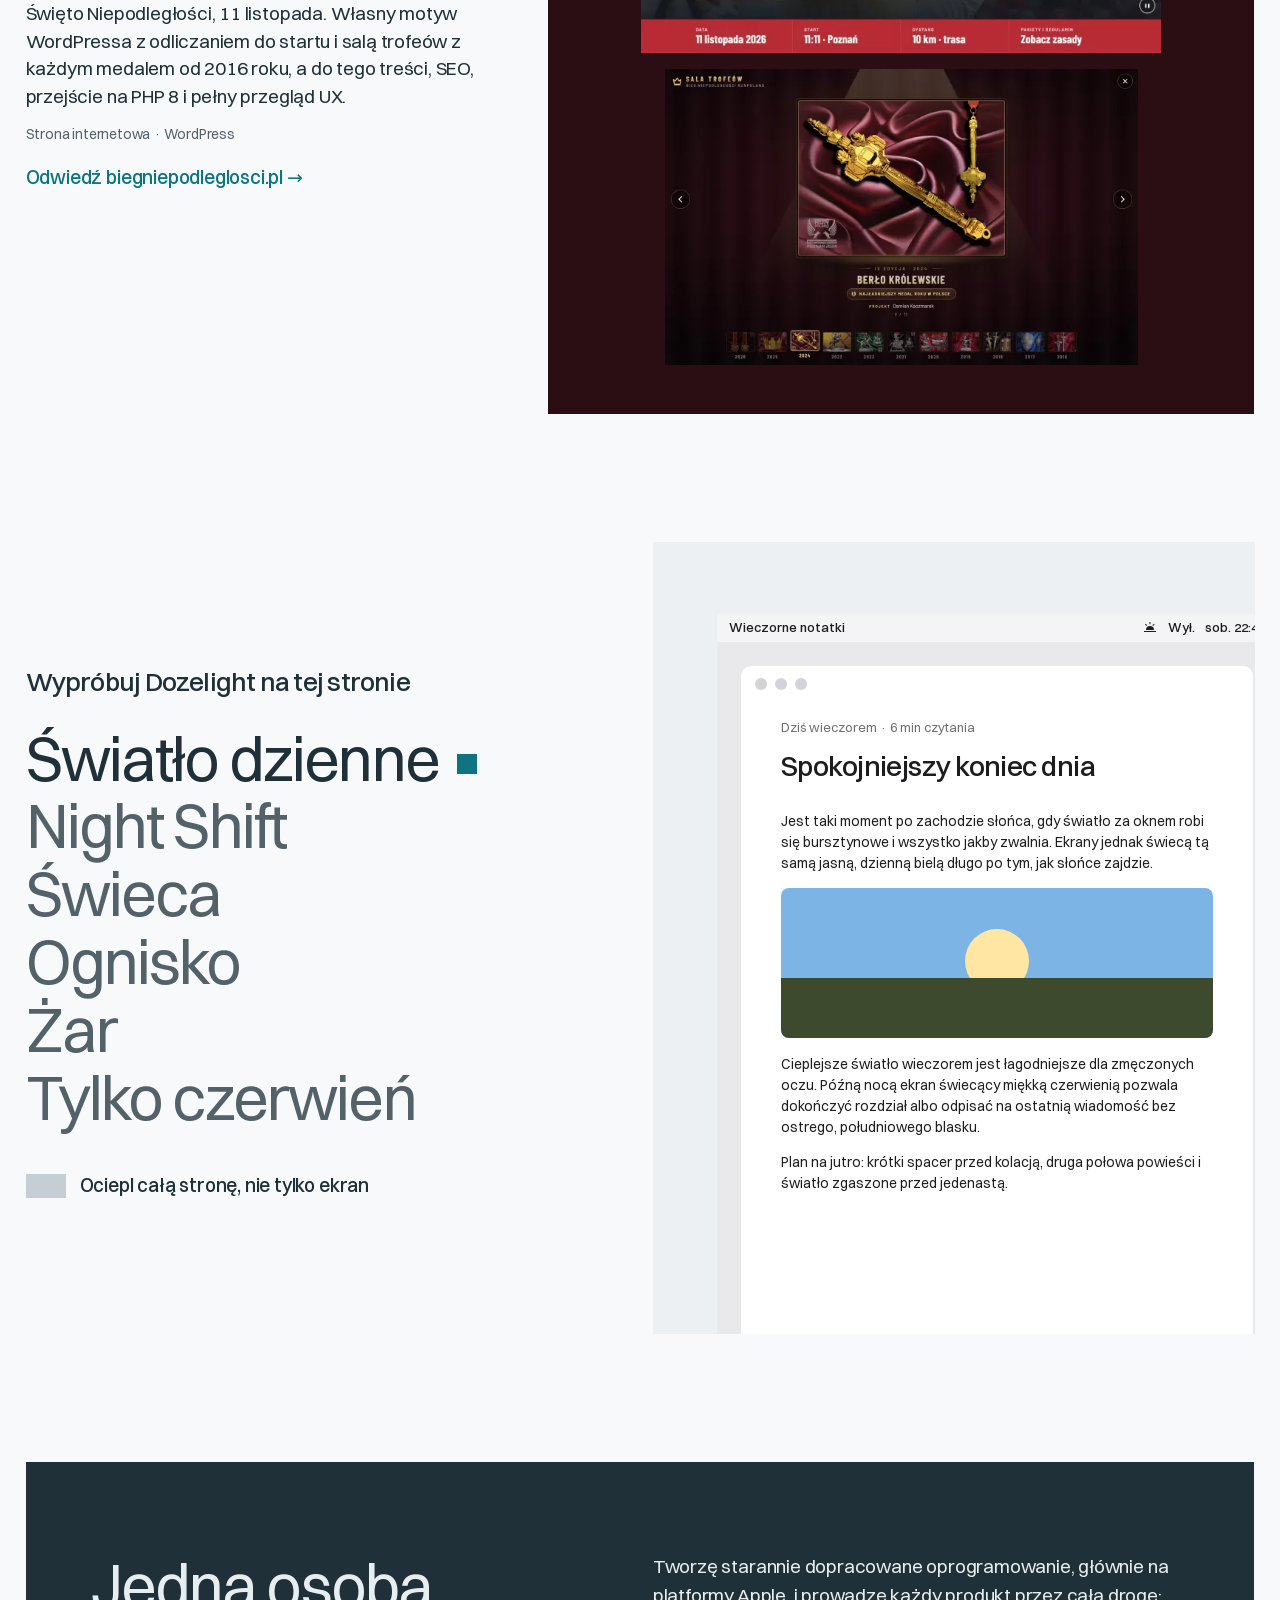
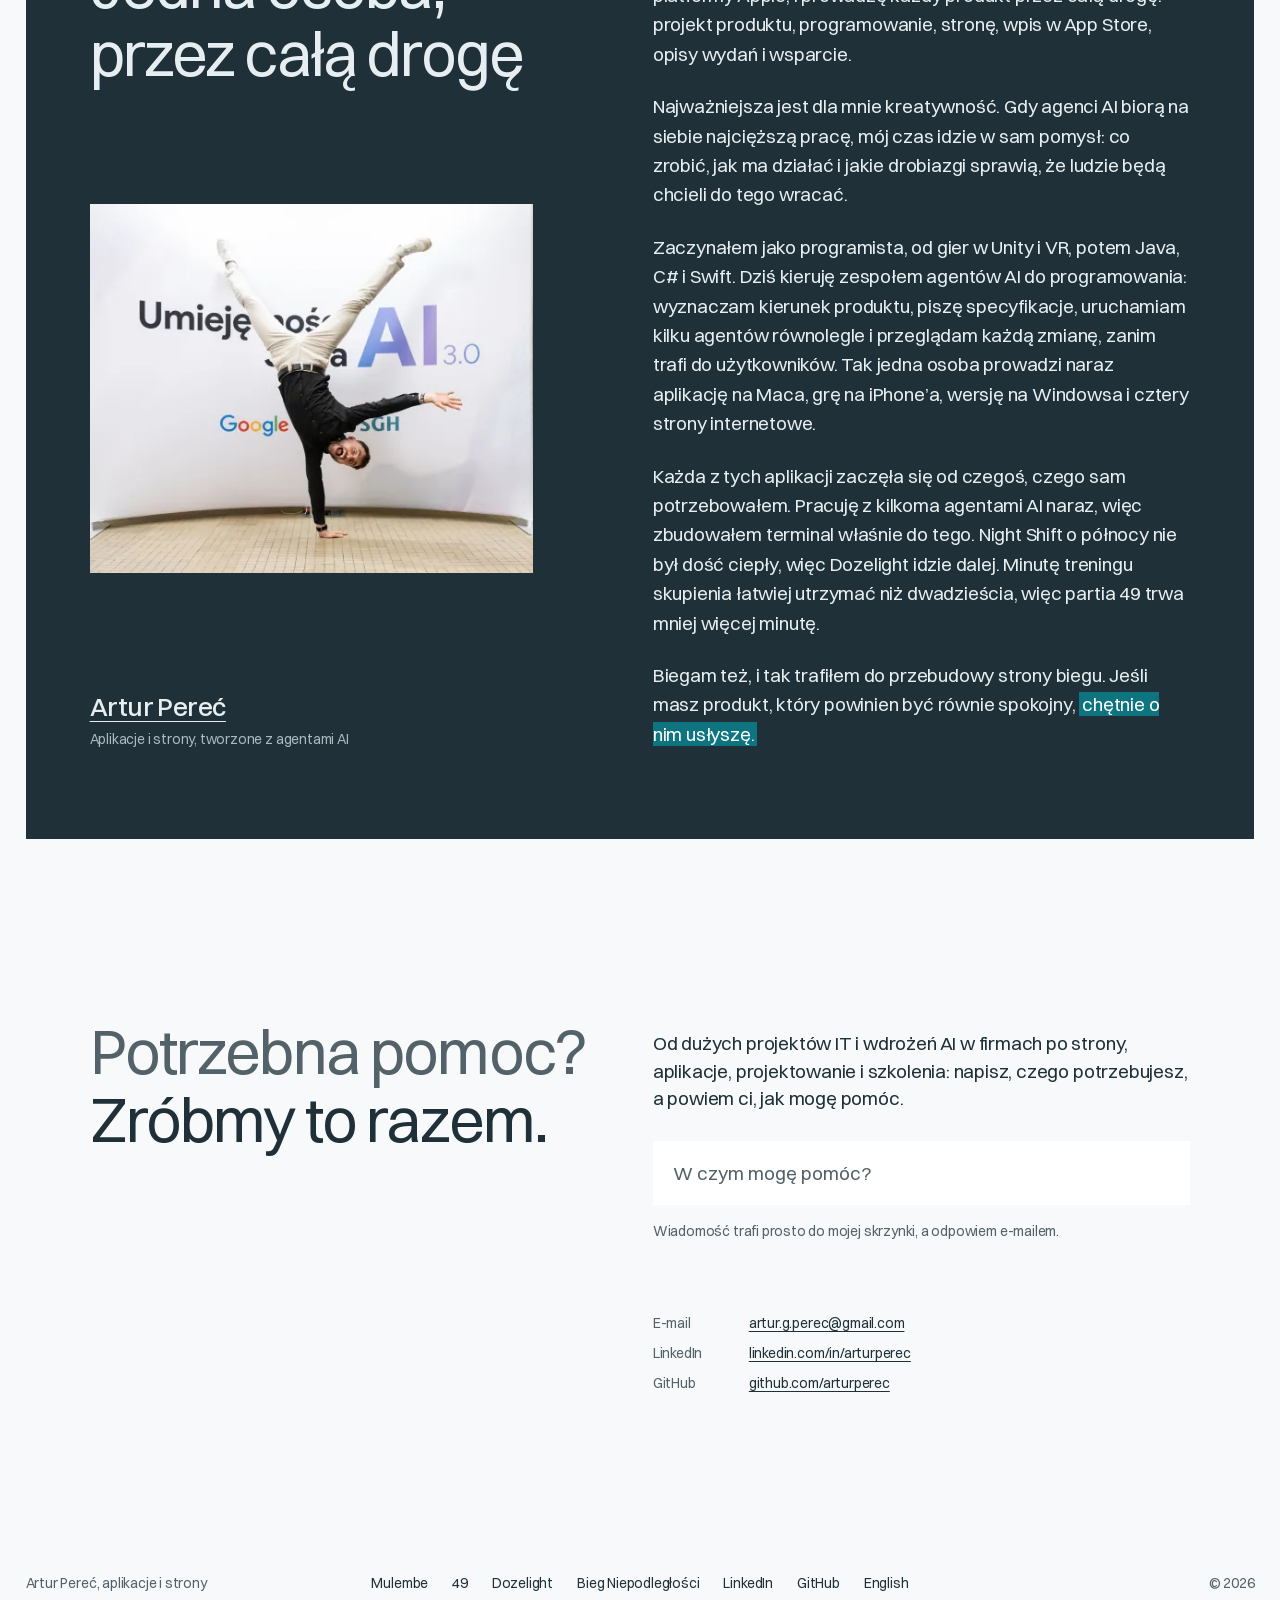
==== commit 5fd8c2f6: "Mulembe is a subscription now: from $2.99 a month, from 11,99 zł on the Polish page Co-Authored-By: " ====
--- a/pl/index.html
+++ b/pl/index.html
@@ -102,8 +102,15 @@
         },
         "offers": {
           "@type": "Offer",
-          "price": "19.00",
-          "priceCurrency": "USD"
+          "price": "11.99",
+          "priceCurrency": "PLN",
+          "priceSpecification": {
+            "@type": "UnitPriceSpecification",
+            "price": "11.99",
+            "priceCurrency": "PLN",
+            "billingDuration": "P1M",
+            "unitCode": "MON"
+          }
         },
         "additionalType": "https://schema.org/SoftwareApplication"
       },
@@ -329,7 +336,7 @@
         <div class="project-text">
           <h3 data-rise>Mulembe</h3>
           <p data-rise>Spokojny, natywny terminal na Maca do pracy z Claude Code, Codexem i innymi agentami AI do programowania, obok siebie. Panele same układają się w siatkę, robią się pomarańczowe, gdy agent czeka na ciebie, i działają dalej mimo awarii i restartów. Każdy panel może mieć własne konto Claude i własną gałąź w gicie.</p>
-          <p class="facts" data-rise>Aplikacja na macOS i jej strona · 14 dni za darmo, potem jednorazowo 19&nbsp;$</p>
+          <p class="facts" data-rise>Aplikacja na macOS i jej strona · 14 dni za darmo, potem od 11,99&nbsp;zł miesięcznie</p>
           <a class="visit" href="https://mulembe-app.github.io" data-rise>Odwiedź mulembe-app.github.io</a>
         </div>
       </article>
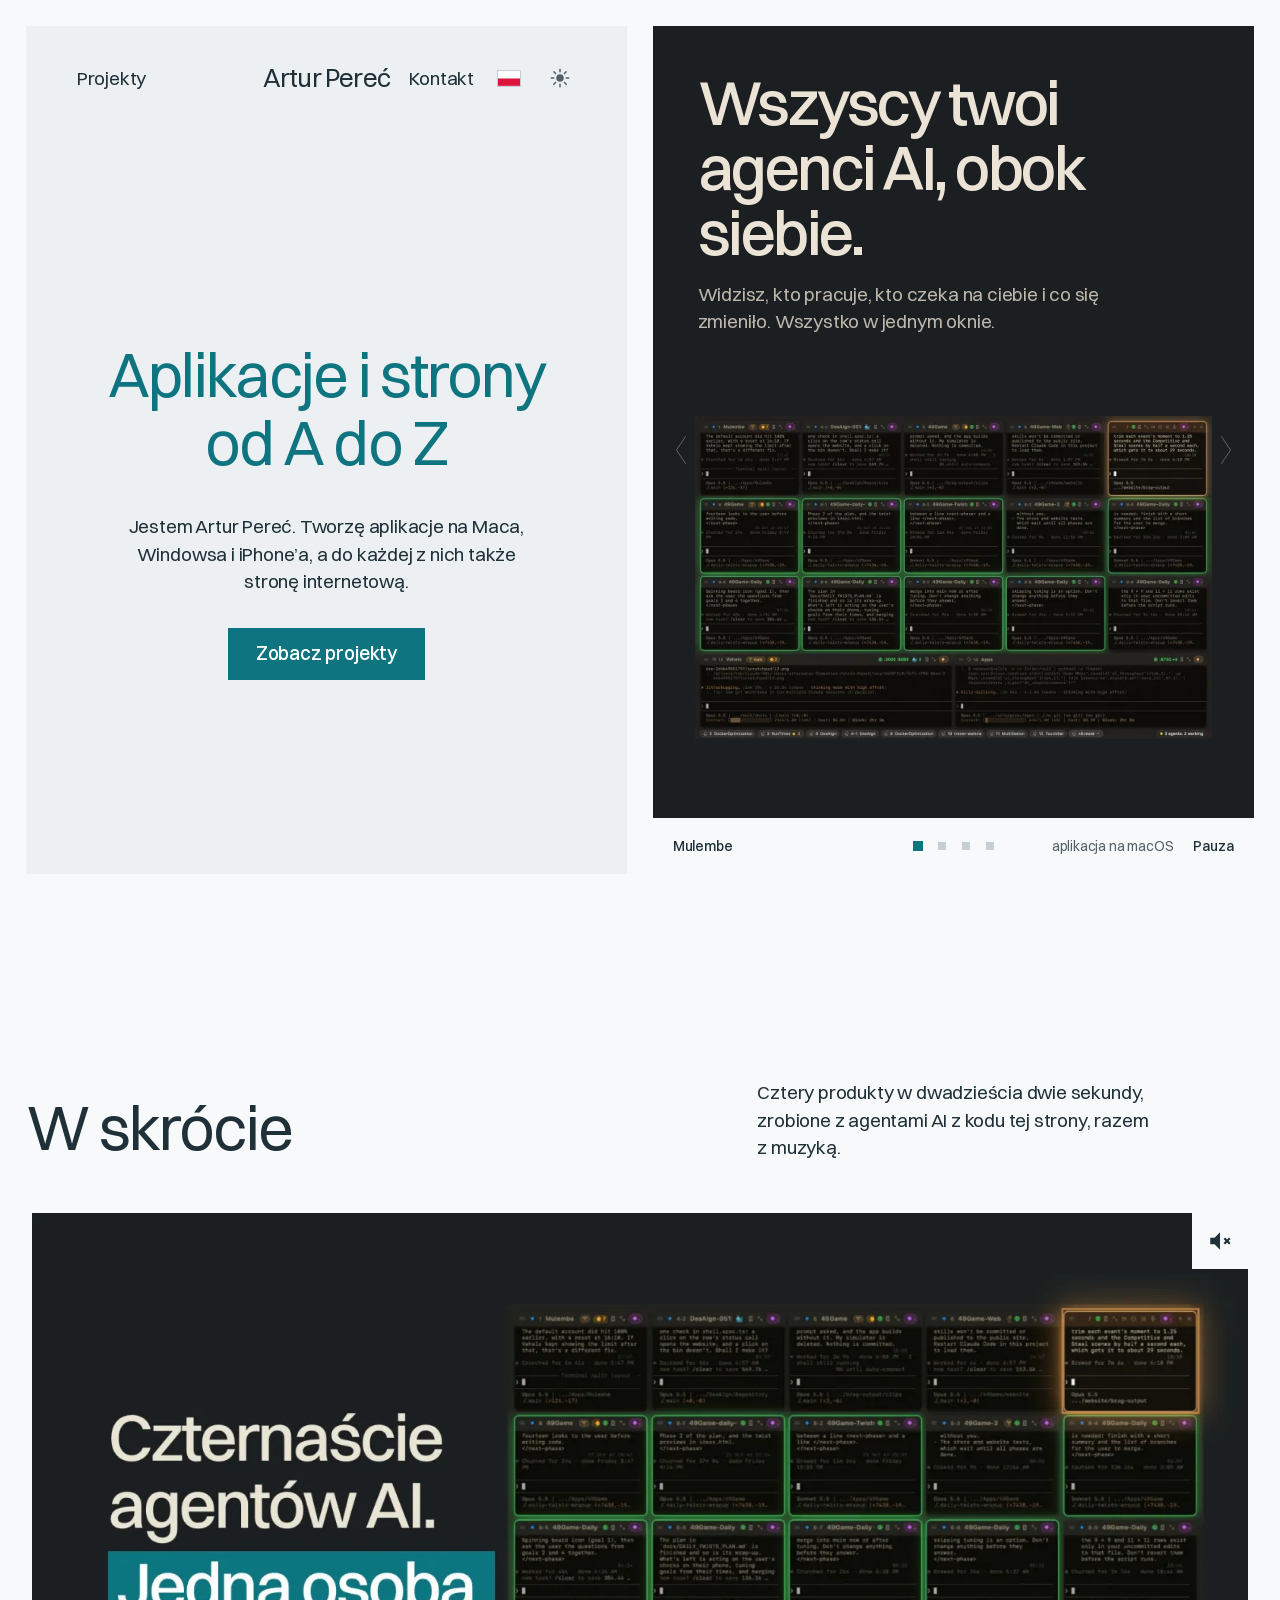
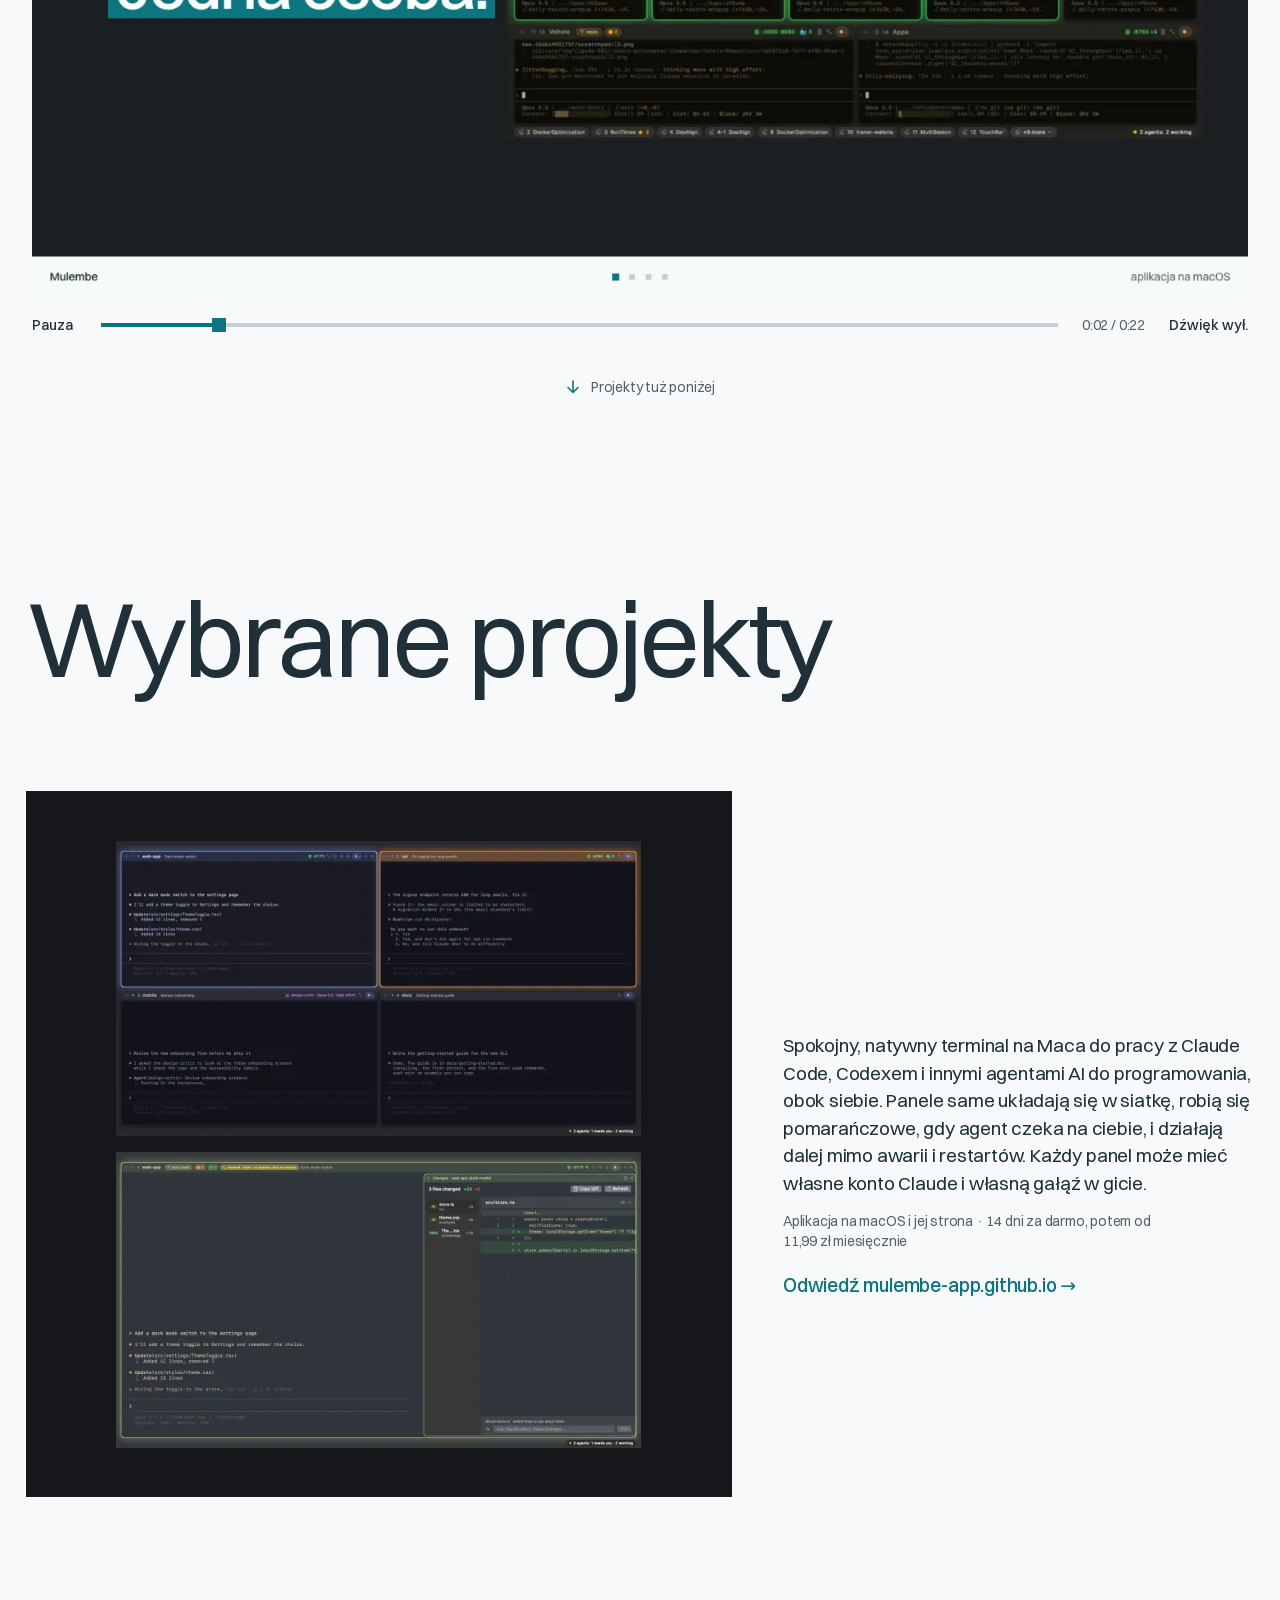
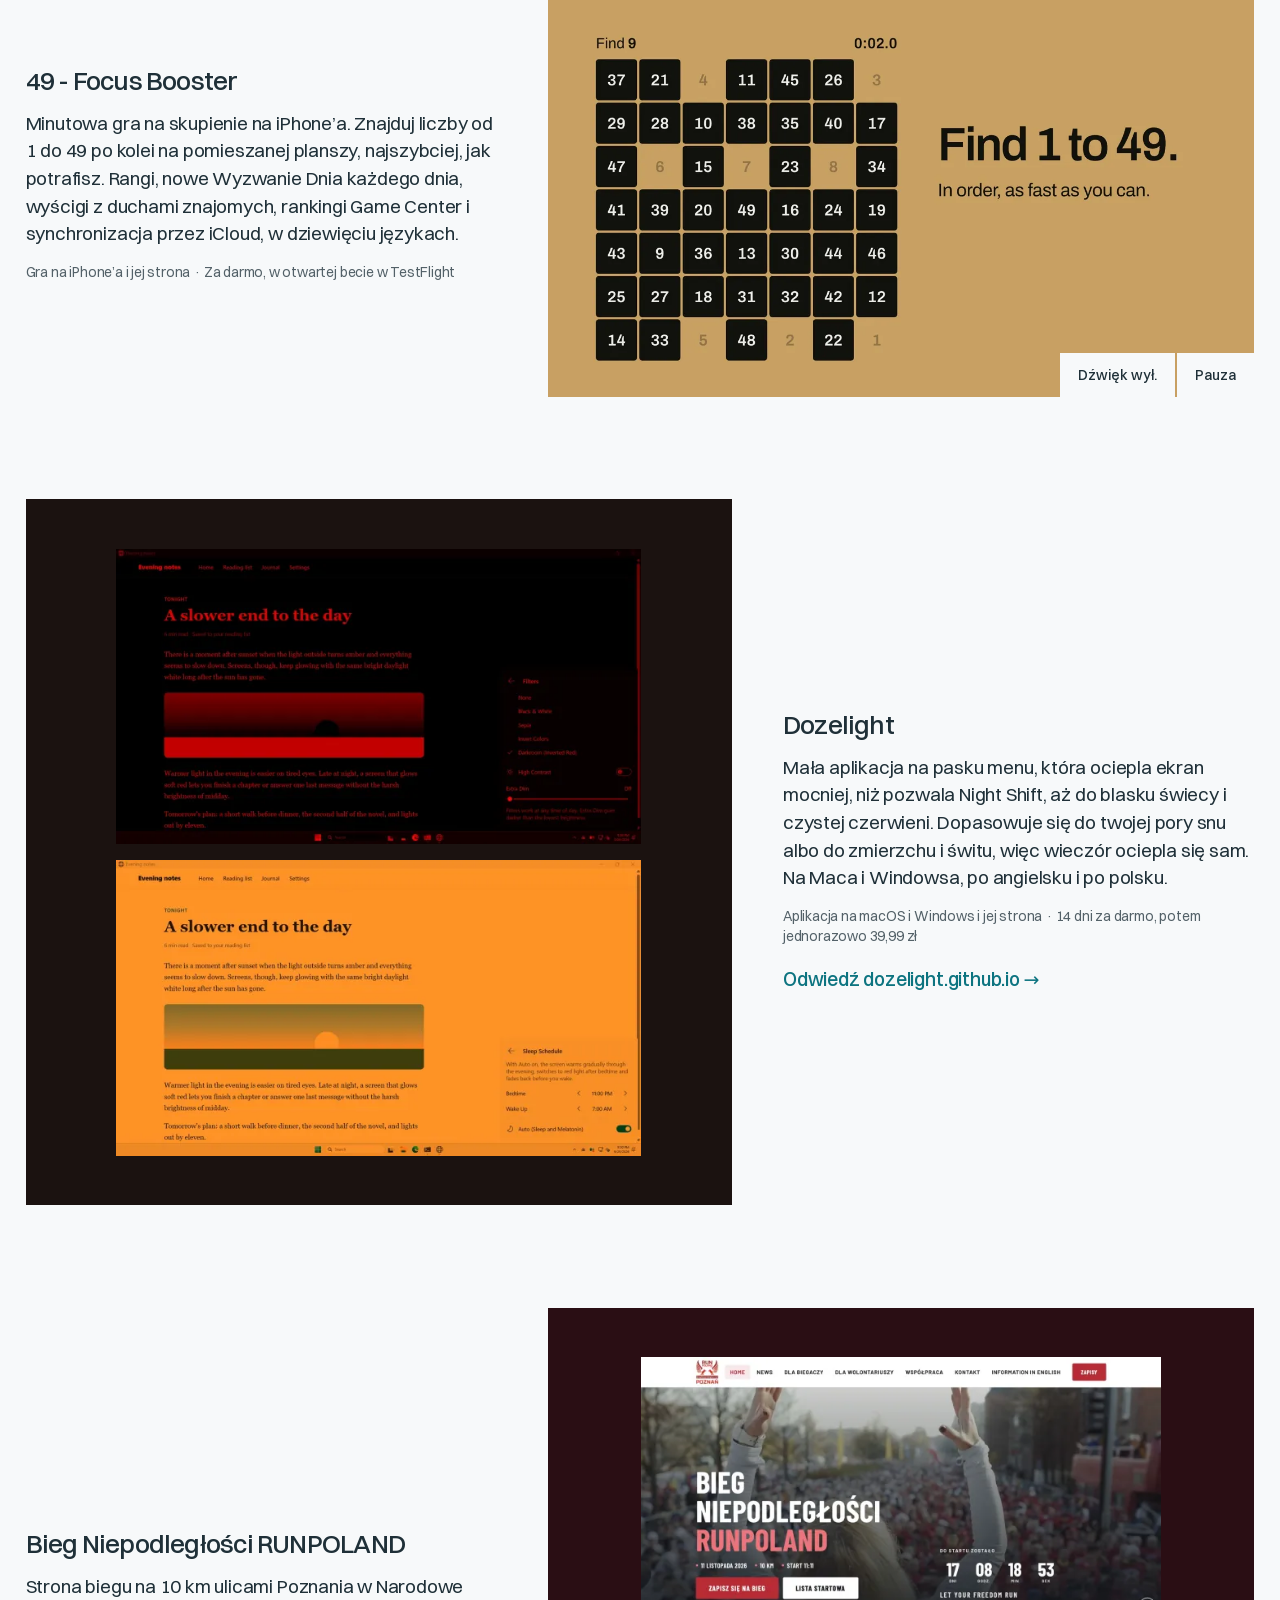
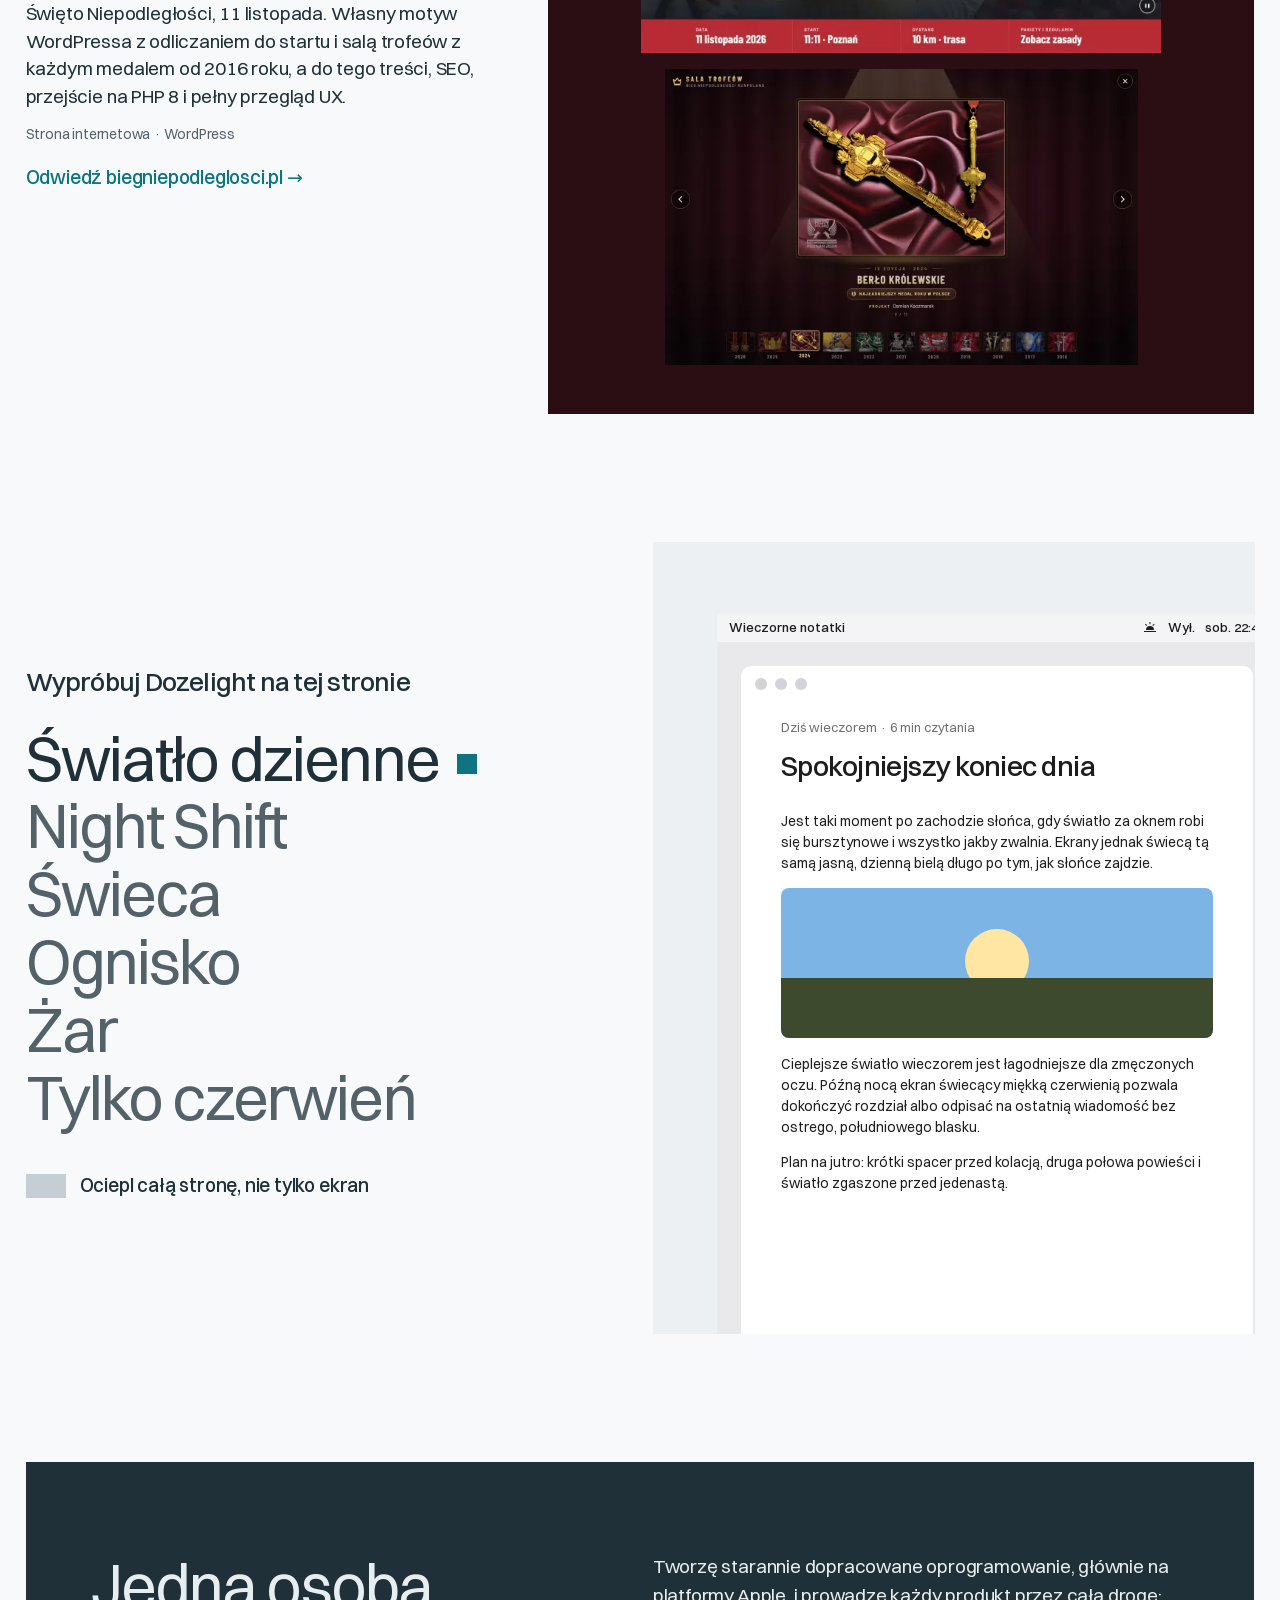
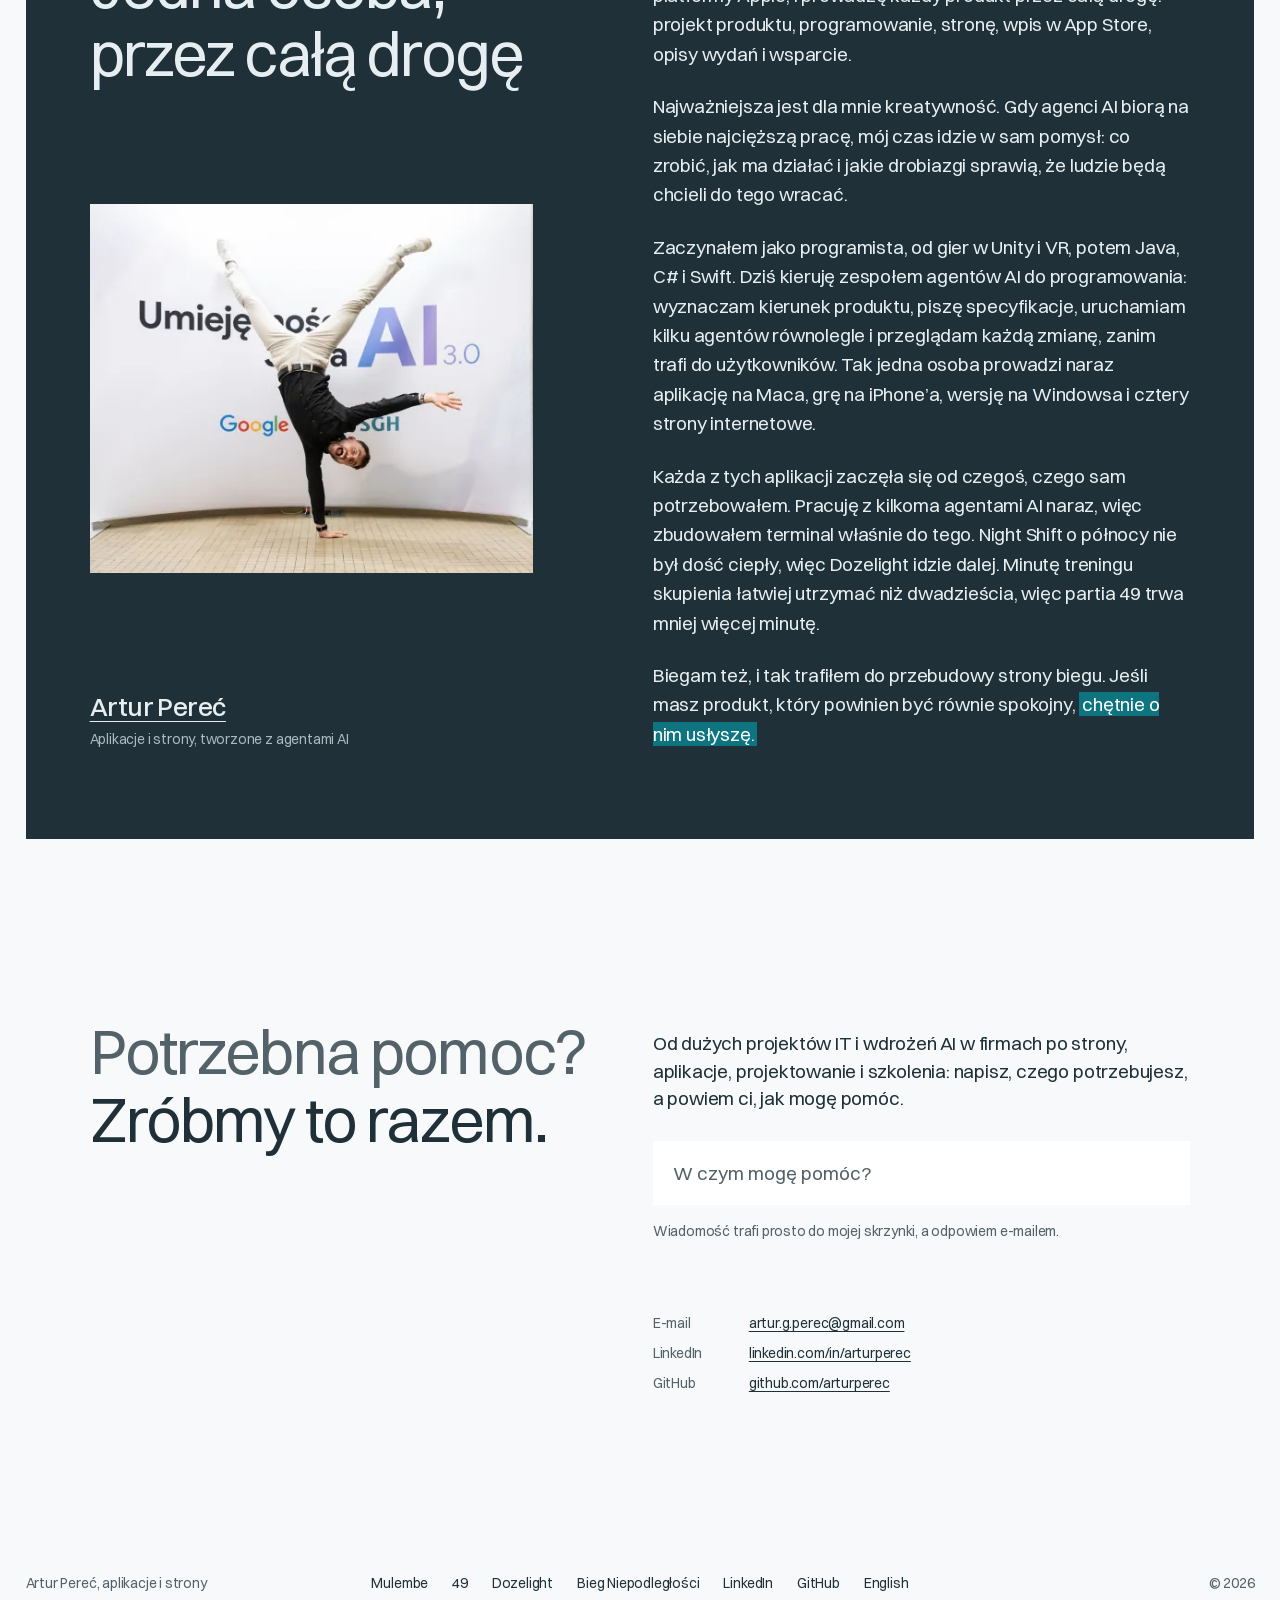
==== commit 2b5e2203: "Dozelight in złoty on the Polish page: 39,99 zł once Co-Authored-By: Claude Opus 5.5 <noreply@anthro" ====
--- a/pl/index.html
+++ b/pl/index.html
@@ -141,8 +141,8 @@
         },
         "offers": {
           "@type": "Offer",
-          "price": "9.99",
-          "priceCurrency": "USD"
+          "price": "39.99",
+          "priceCurrency": "PLN"
         },
         "additionalType": "https://schema.org/SoftwareApplication"
       },
@@ -370,7 +370,7 @@
         <div class="project-text">
           <h3 data-rise>Dozelight</h3>
           <p data-rise>Mała aplikacja na pasku menu, która ociepla ekran mocniej, niż pozwala Night Shift, aż do blasku świecy i czystej czerwieni. Dopasowuje się do twojej pory snu albo do zmierzchu i świtu, więc wieczór ociepla się sam. Na Maca i Windowsa, po angielsku i po polsku.</p>
-          <p class="facts" data-rise>Aplikacja na macOS i Windows i jej strona · 14 dni za darmo, potem jednorazowo 9,99&nbsp;$</p>
+          <p class="facts" data-rise>Aplikacja na macOS i Windows i jej strona · 14 dni za darmo, potem jednorazowo 39,99&nbsp;zł</p>
           <a class="visit" href="https://dozelight.github.io" data-rise>Odwiedź dozelight.github.io</a>
         </div>
       </article>
